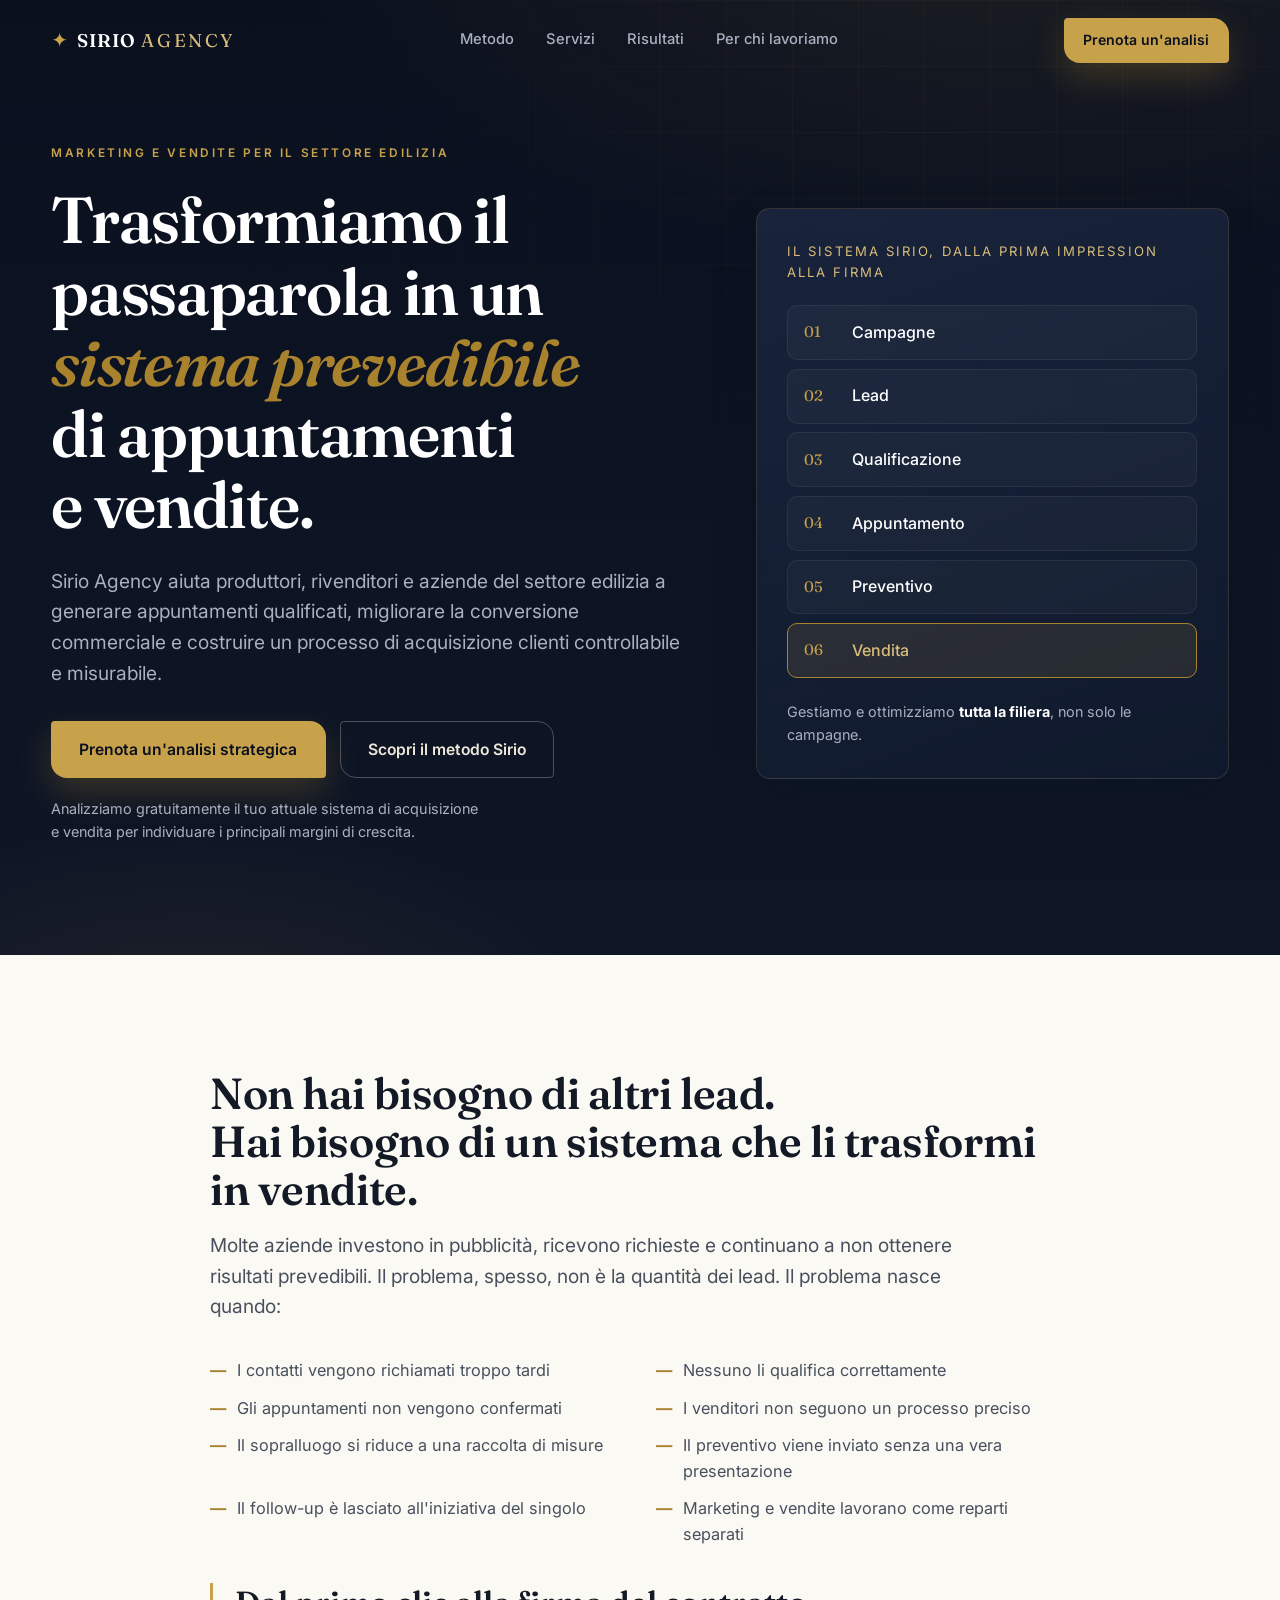
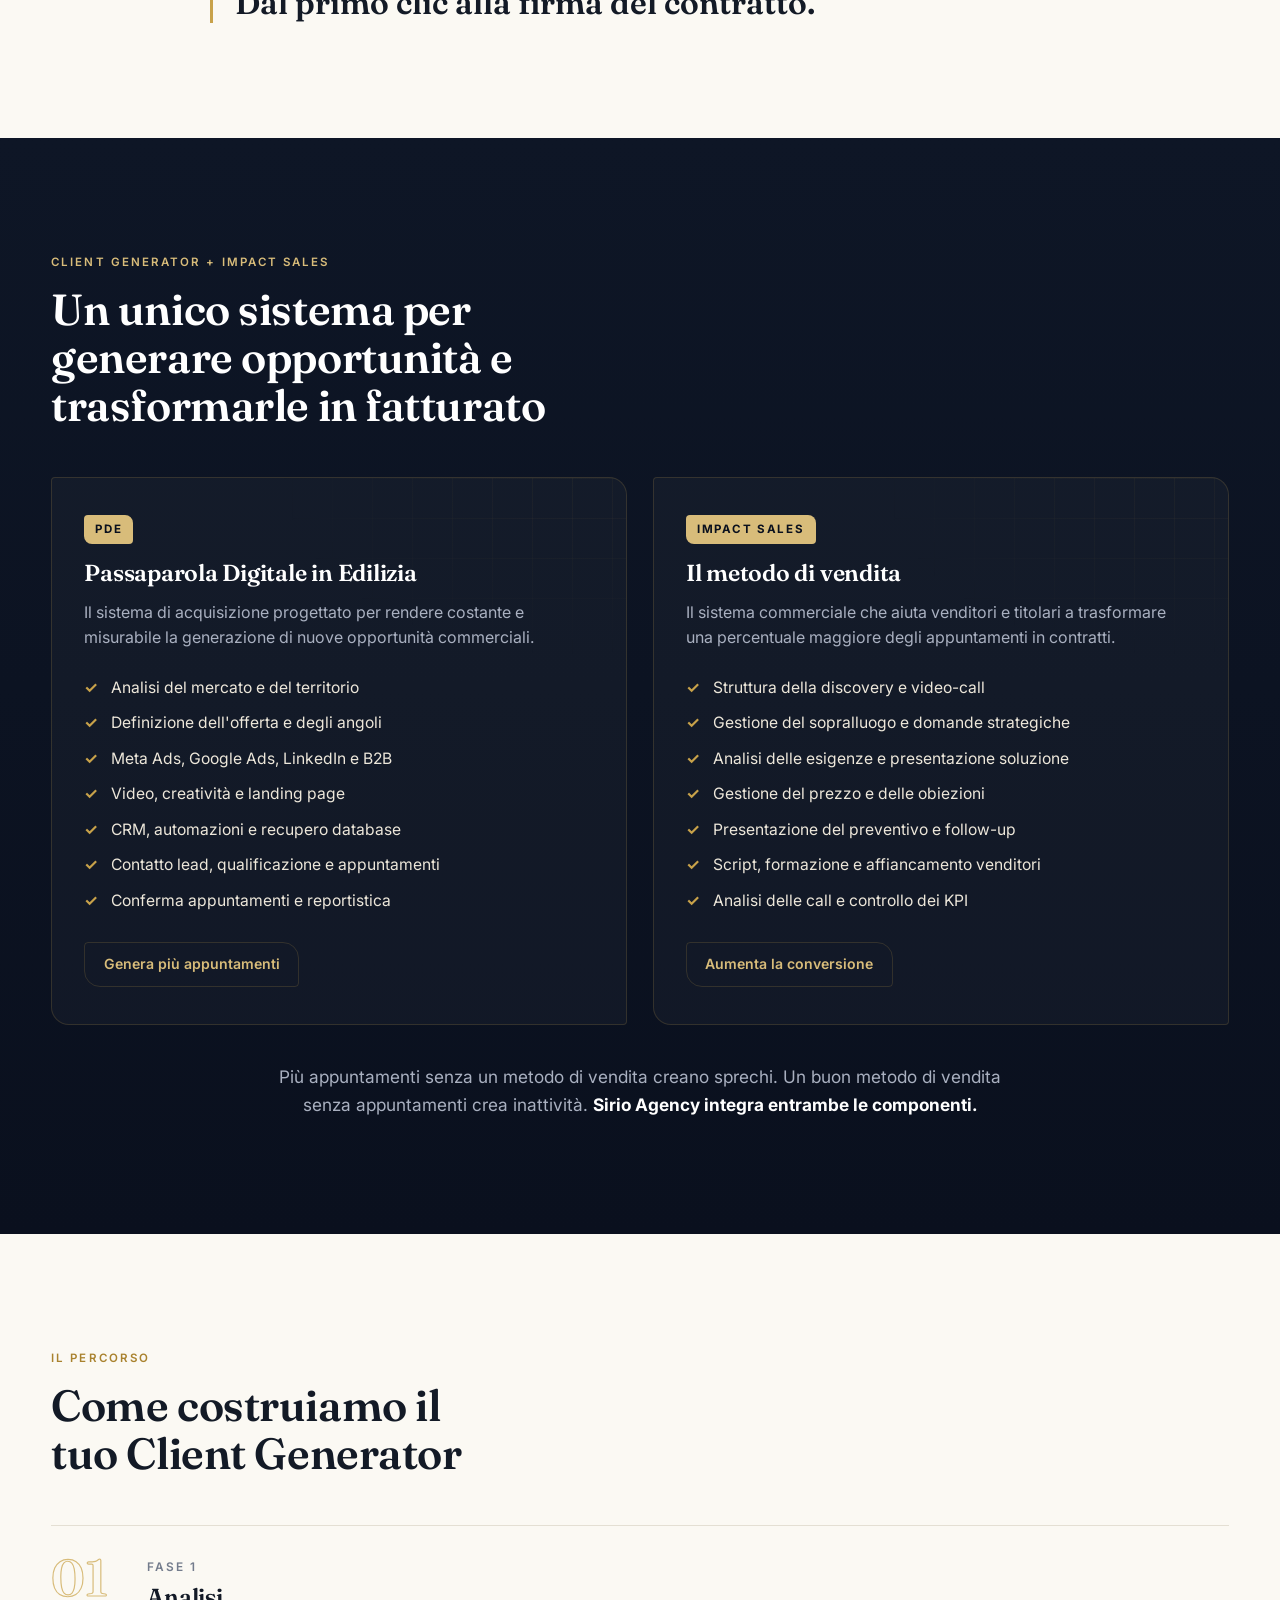
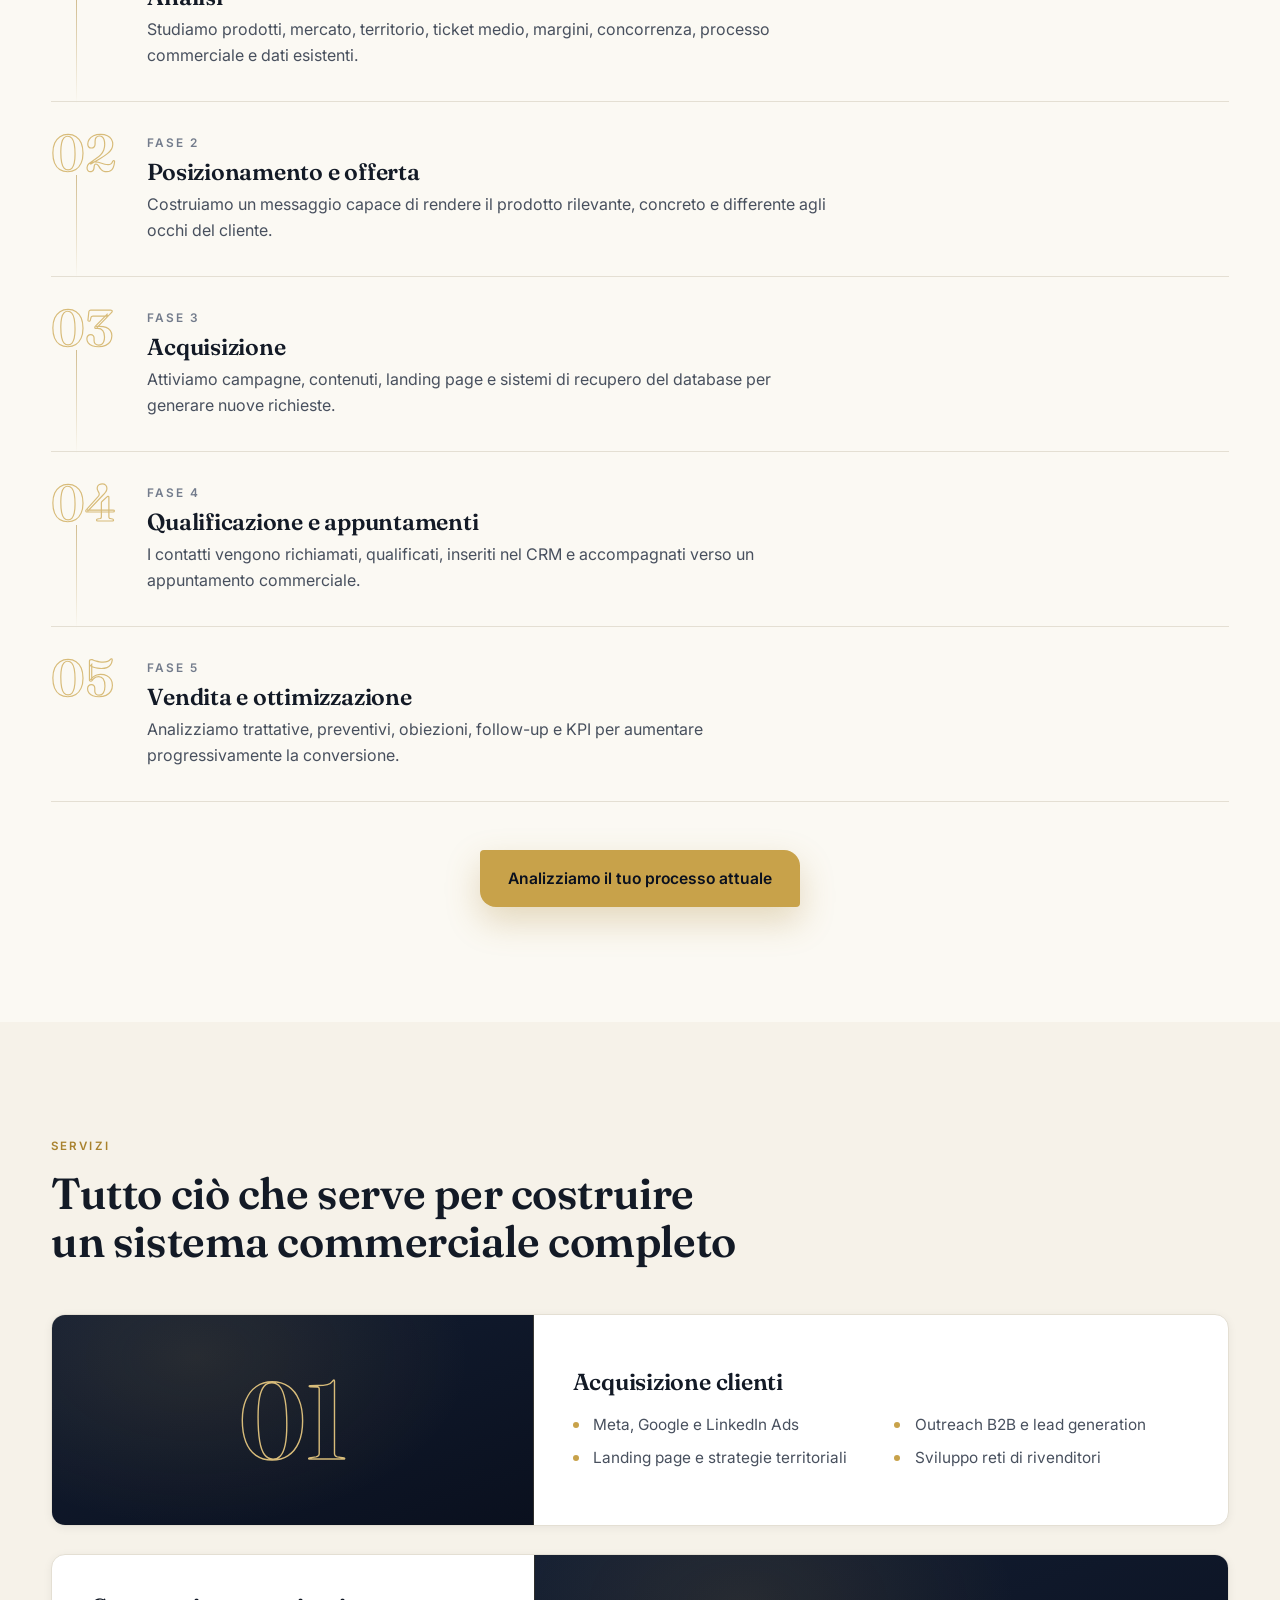
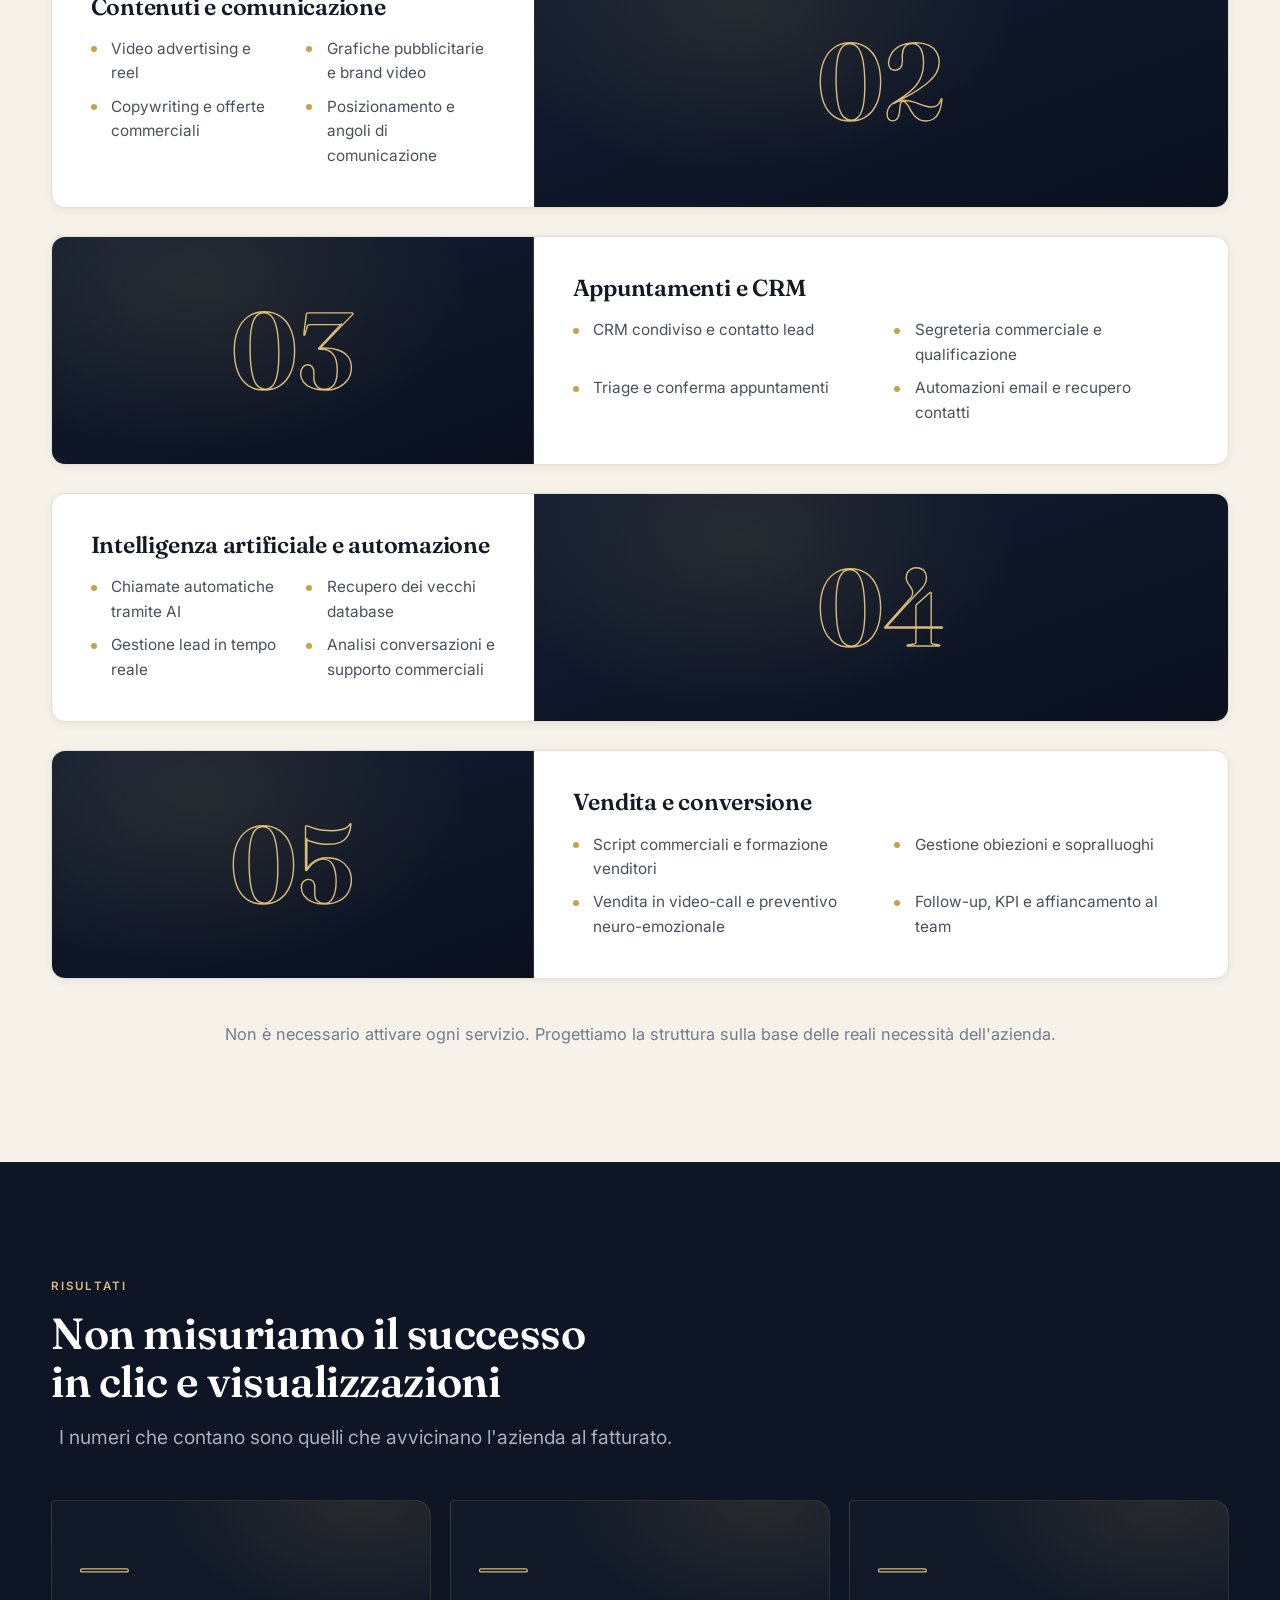
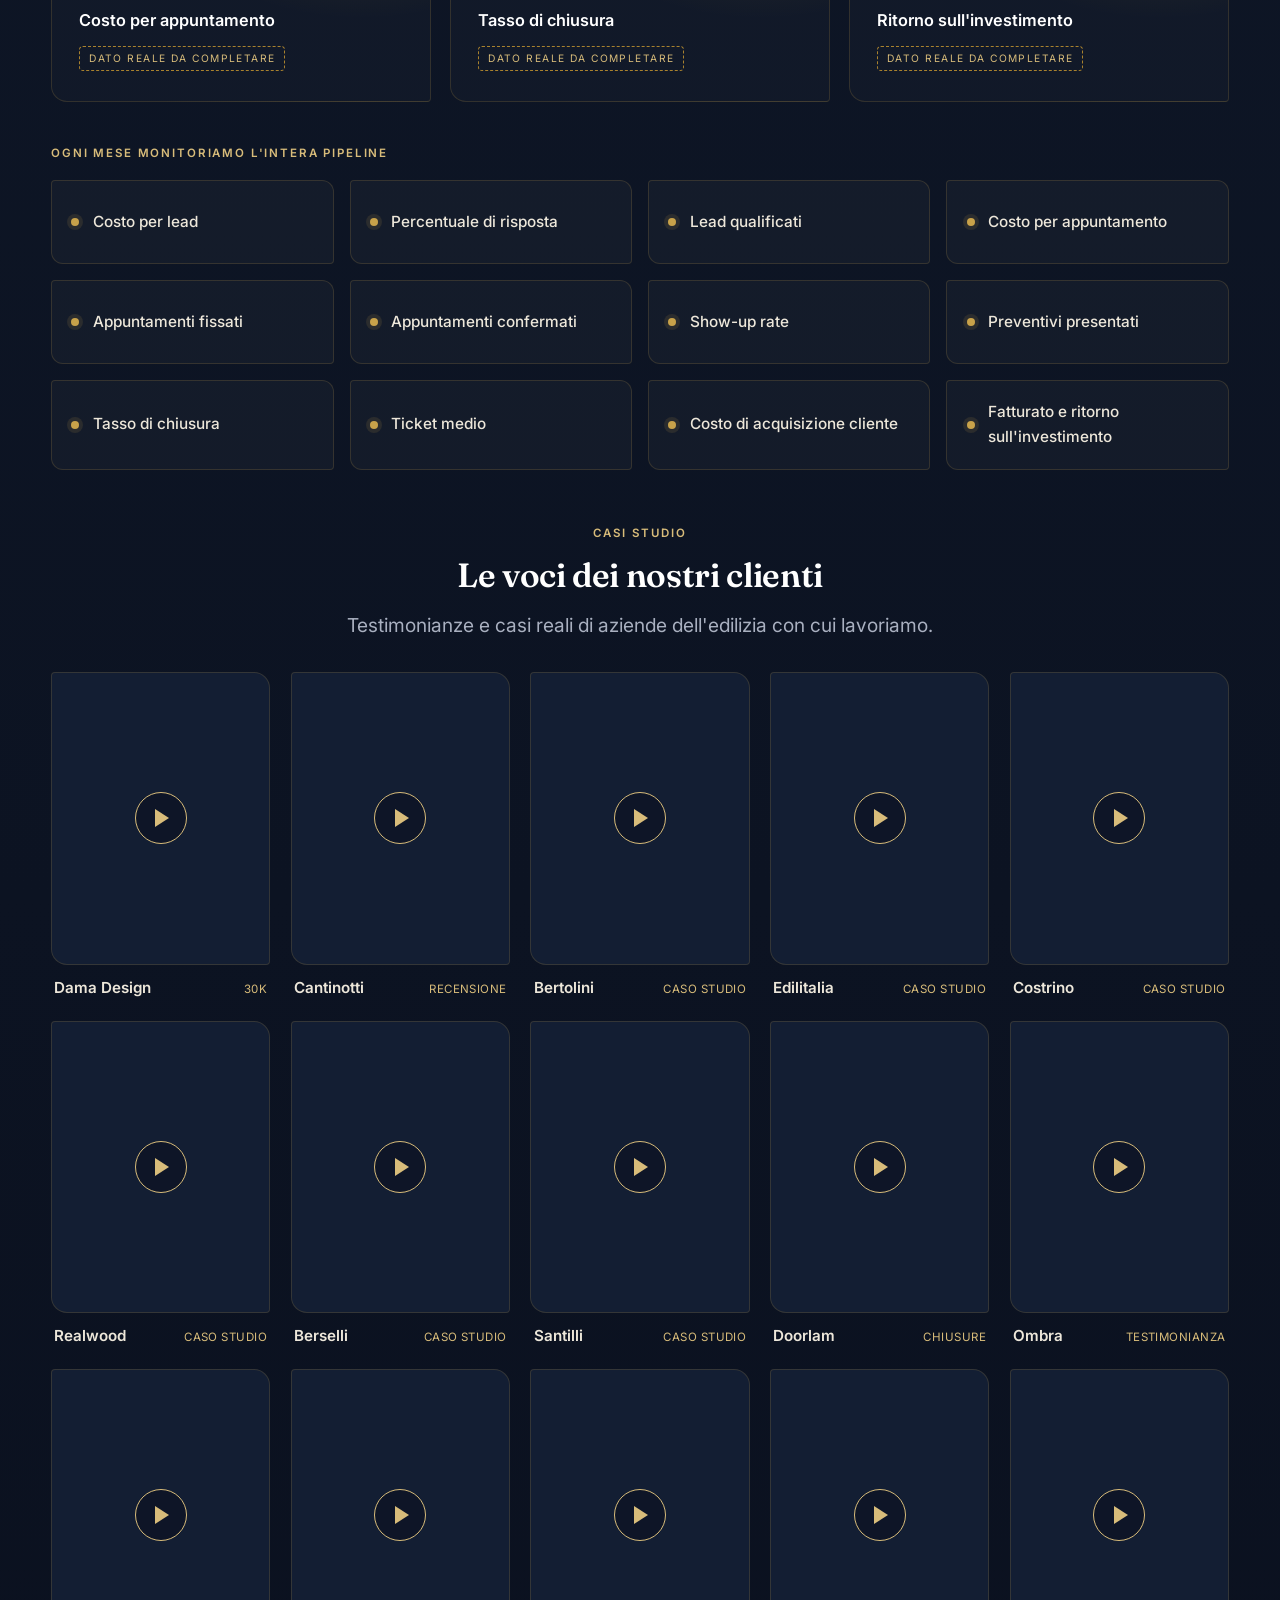
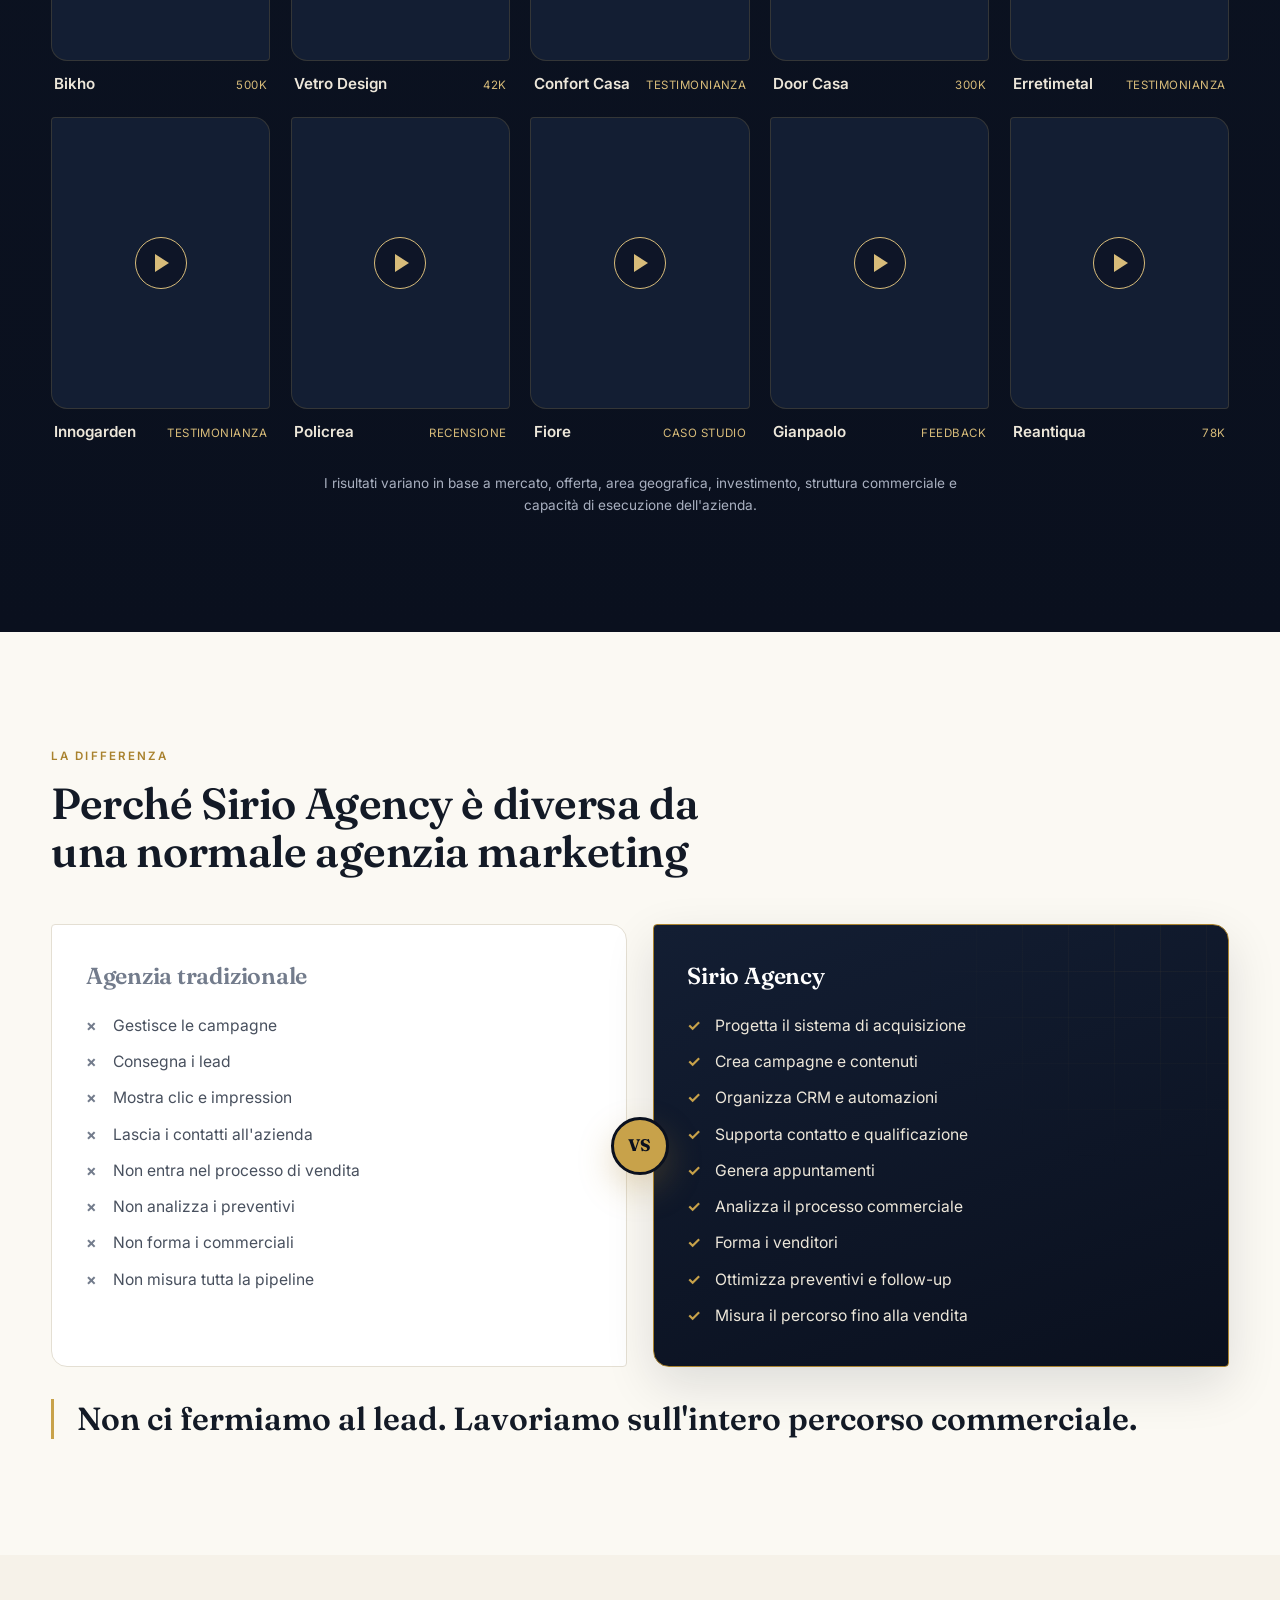
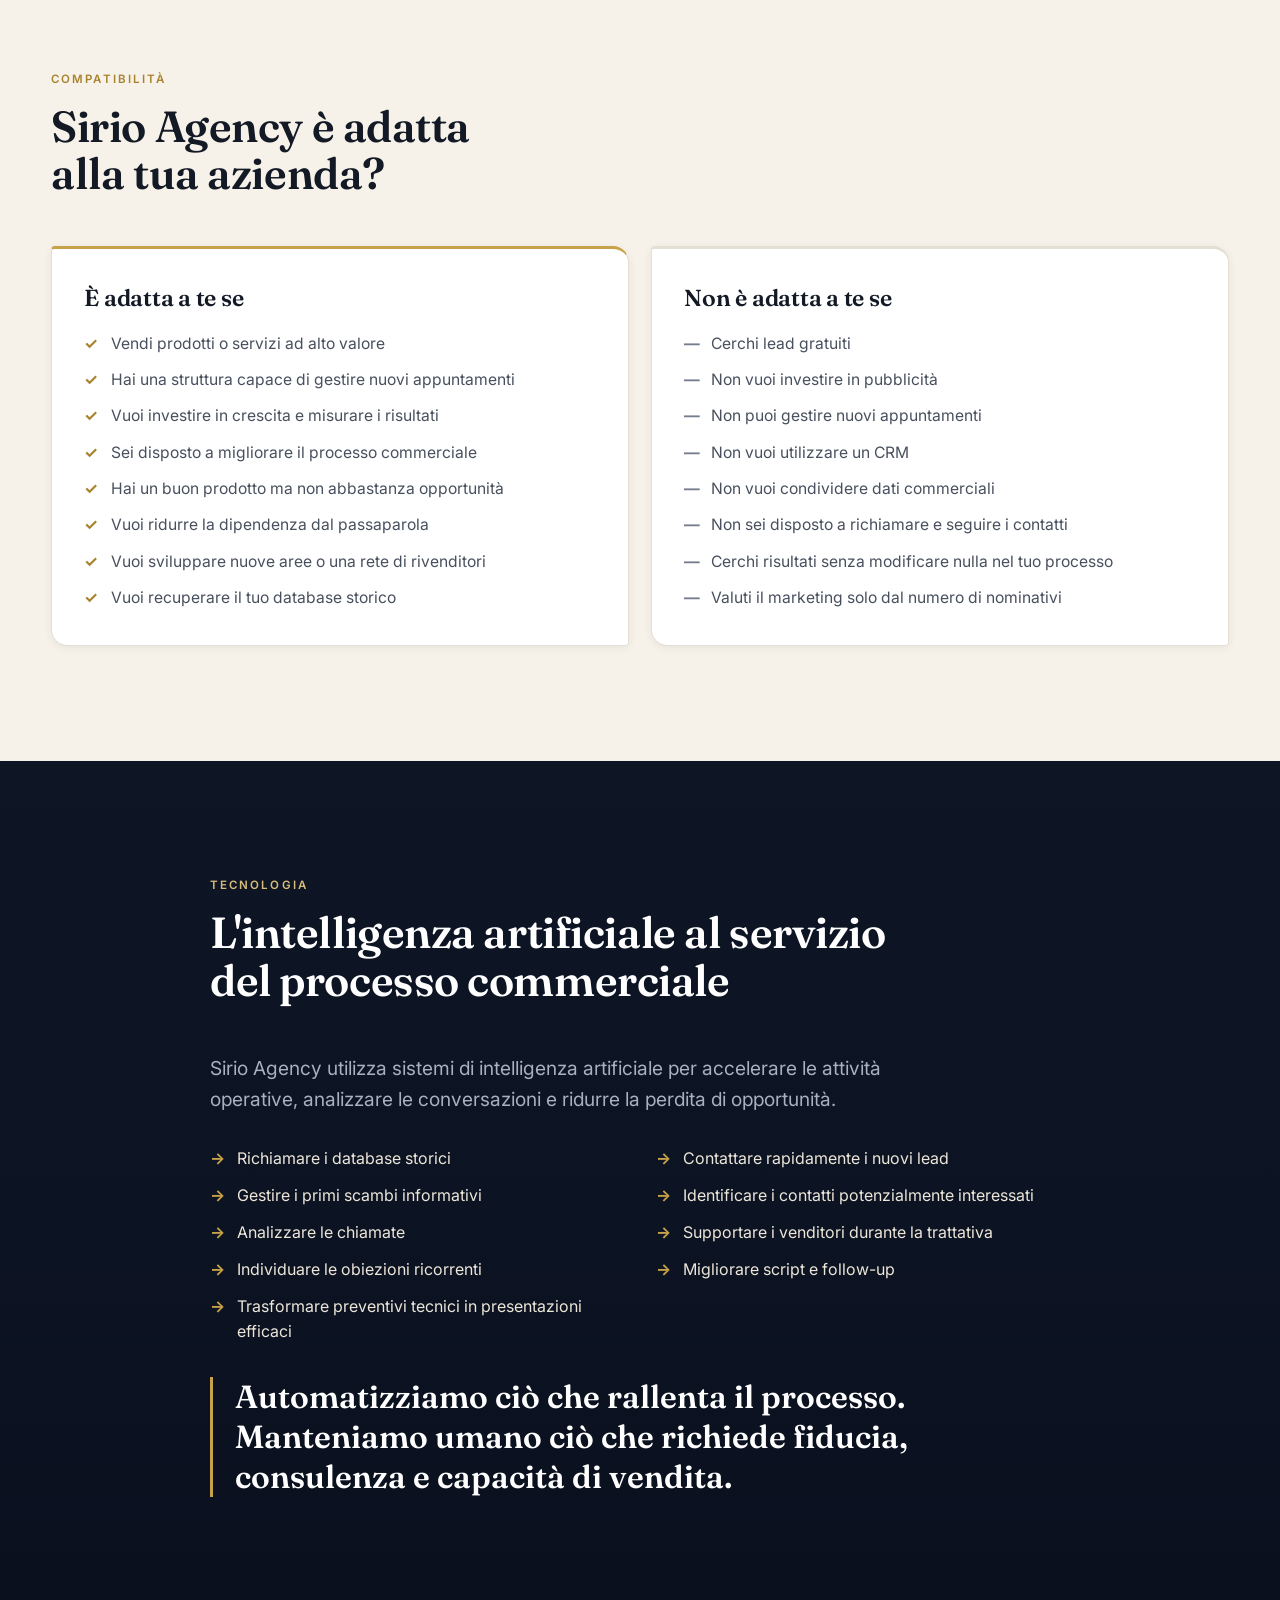
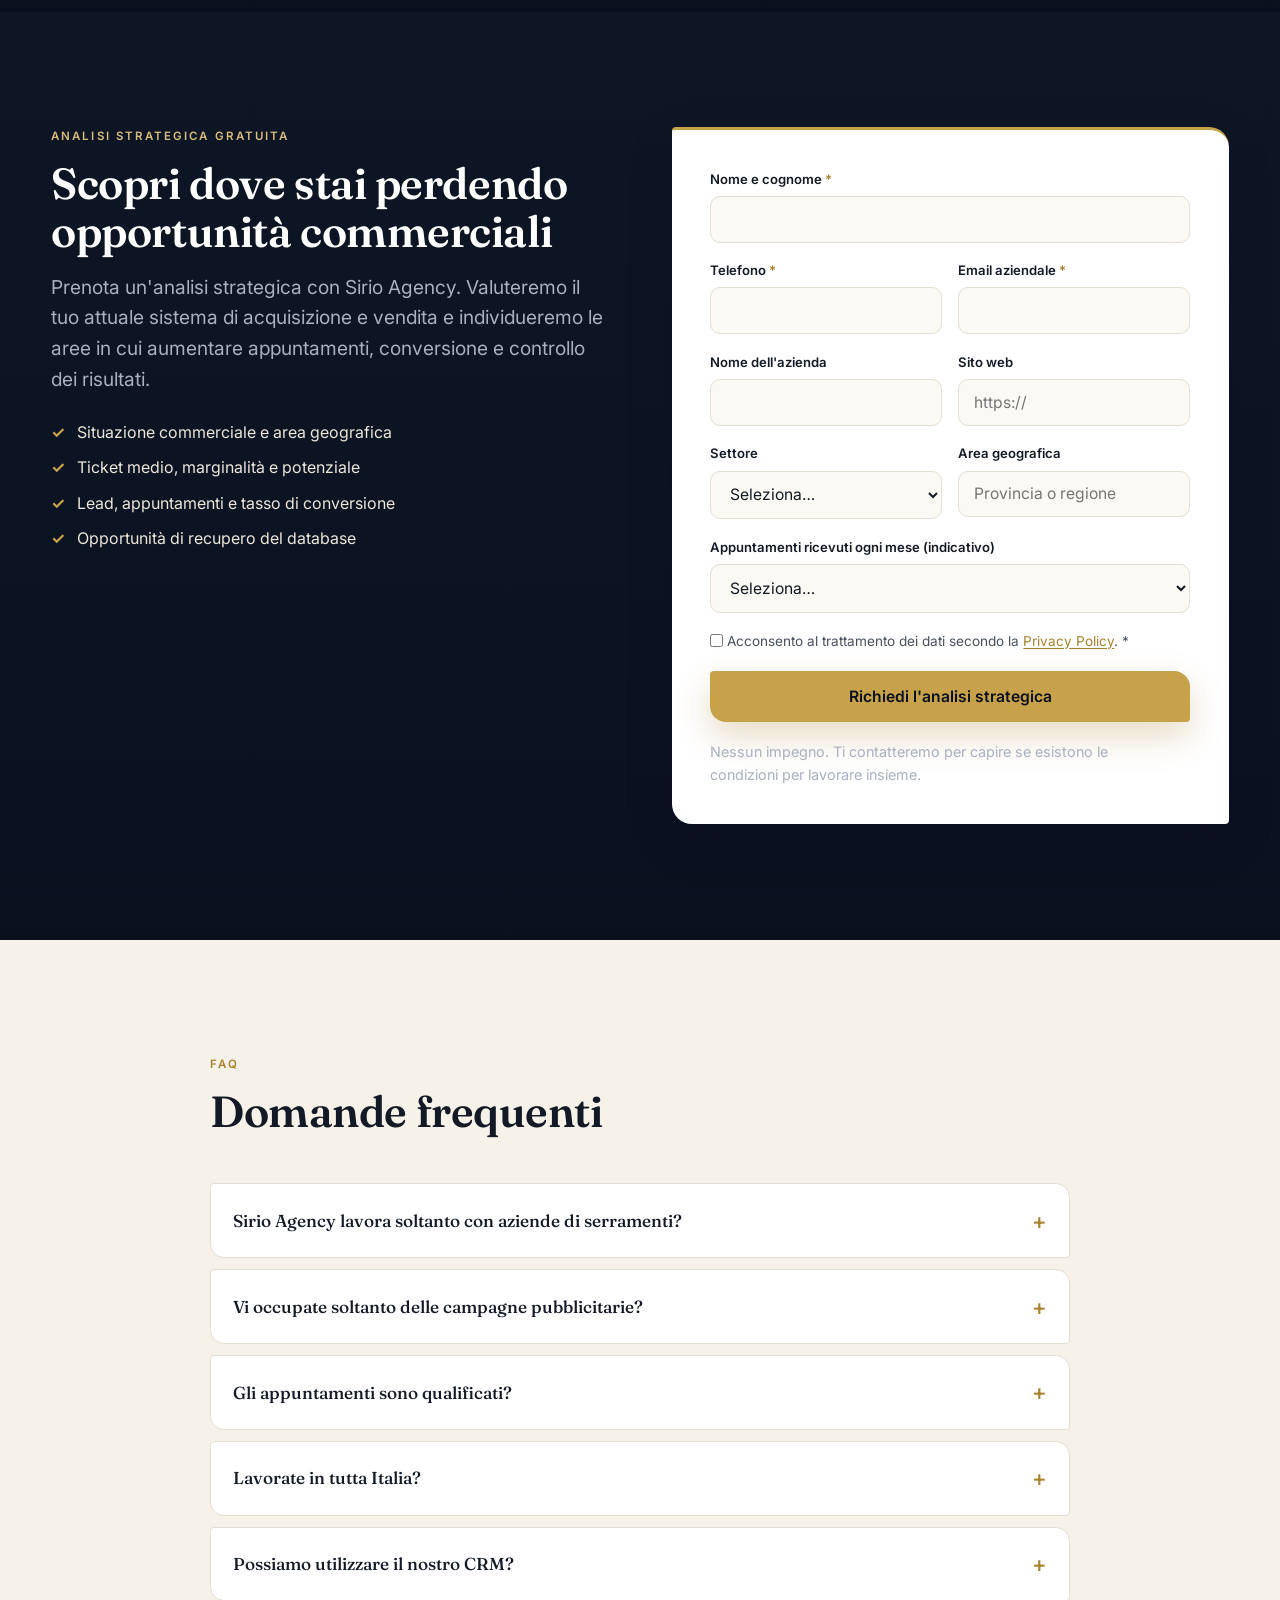
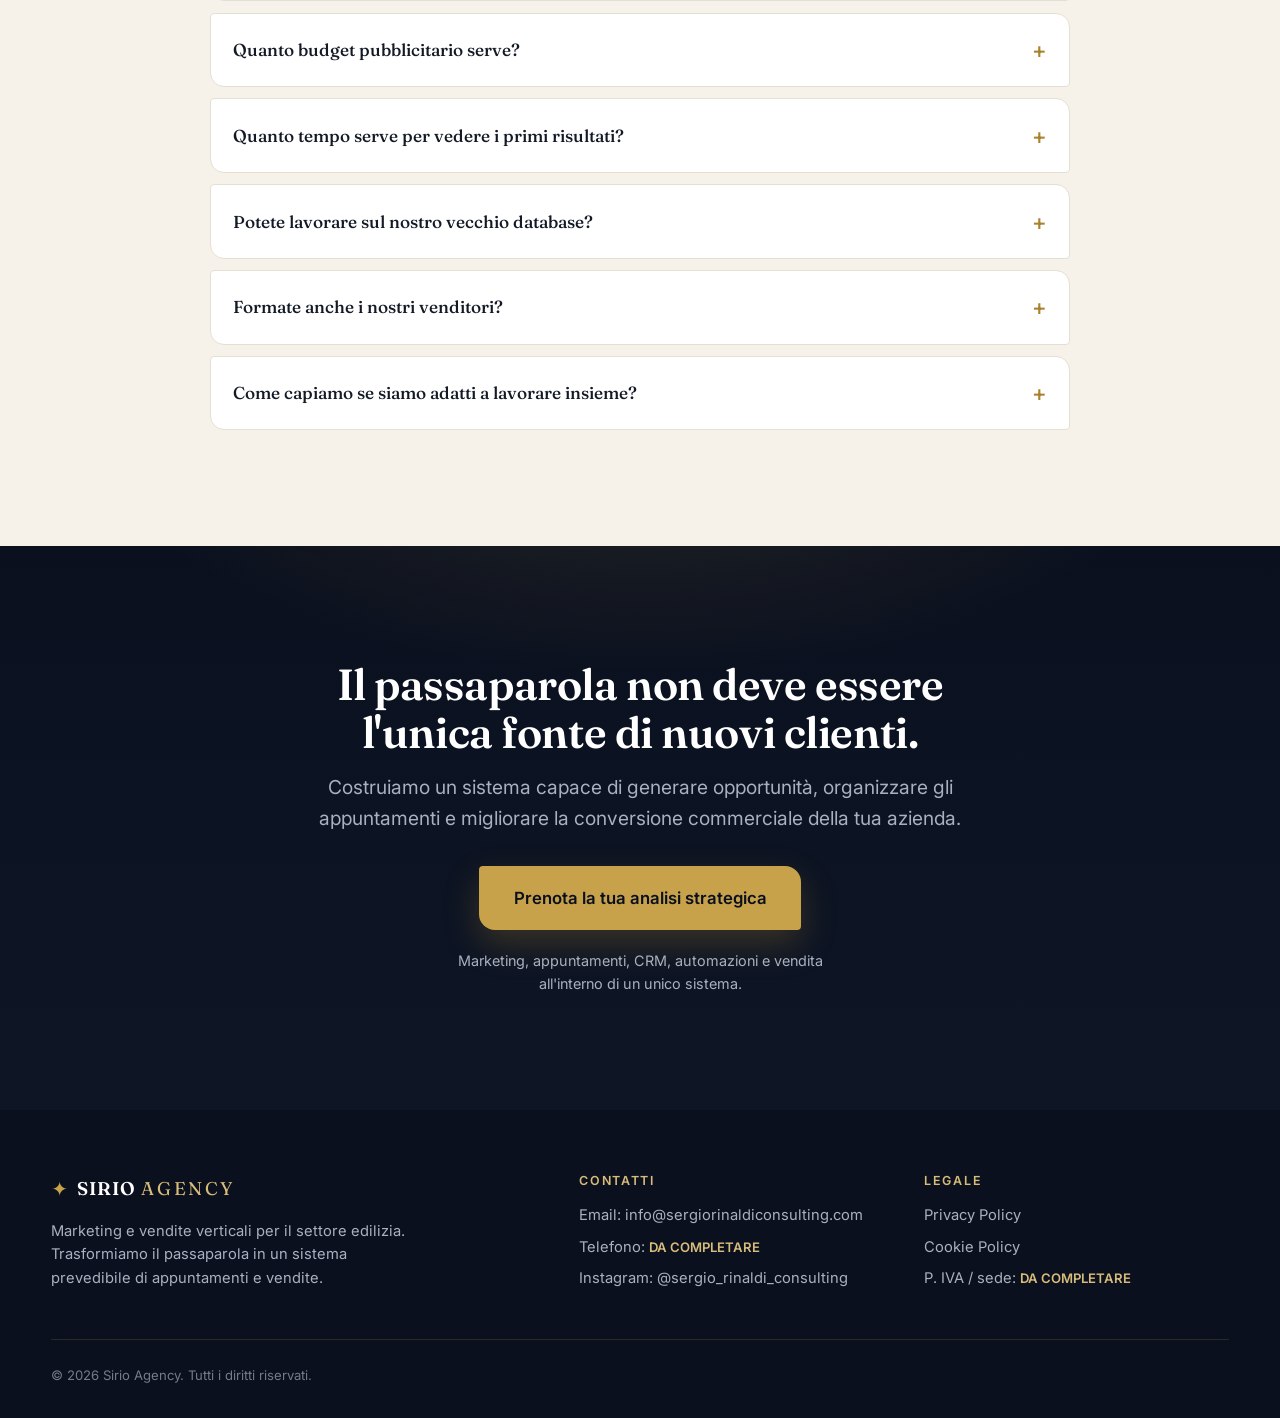
==== index.html @ cb939def "Sirio Agency landing - initial deploy" ====
<!DOCTYPE html>
<html lang="it">
<head>
<meta charset="UTF-8" />
<meta name="viewport" content="width=device-width, initial-scale=1.0" />
<title>Marketing e Vendite per Serramenti ed Edilizia | Sirio Agency</title>
<meta name="description" content="Sirio Agency aiuta aziende di serramenti, pergole, fotovoltaico ed edilizia a generare appuntamenti qualificati e aumentare le vendite con marketing, CRM, automazioni e formazione commerciale." />
<link rel="preconnect" href="https://fonts.googleapis.com" />
<link rel="preconnect" href="https://fonts.gstatic.com" crossorigin />
<link href="https://fonts.googleapis.com/css2?family=Fraunces:opsz,wght@9..144,400;9..144,500;9..144,600;9..144,700&family=Inter:wght@400;500;600;700&display=swap" rel="stylesheet" />
<link rel="stylesheet" href="styles.css" />
</head>
<body>

<!-- HEADER -->
<header class="site-header" id="siteHeader">
  <div class="container header-inner">
    <a href="#top" class="brand" aria-label="Sirio Agency – home">
      <span class="brand-mark" aria-hidden="true">✦</span>
      <span class="brand-name">SIRIO<span class="brand-thin">AGENCY</span></span>
    </a>
    <nav class="nav" id="nav" aria-label="Navigazione principale">
      <a href="#metodo">Metodo</a>
      <a href="#servizi">Servizi</a>
      <a href="#risultati">Risultati</a>
      <a href="#per-chi">Per chi lavoriamo</a>
    </nav>
    <a href="#analisi" class="btn btn-primary btn-sm header-cta">Prenota un'analisi</a>
    <button class="hamburger" id="hamburger" aria-label="Apri menu" aria-expanded="false">
      <span></span><span></span><span></span>
    </button>
  </div>
</header>

<main id="top">

<!-- 1. HERO -->
<section class="hero" id="hero">
  <div class="hero-glow" aria-hidden="true"></div>
  <div class="container hero-inner">
    <div class="hero-copy reveal">
      <p class="eyebrow">Marketing e vendite per il settore edilizia</p>
      <h1>Trasformiamo il passaparola in un <span class="accent-text">sistema prevedibile</span> di appuntamenti e vendite.</h1>
      <p class="lead">Sirio Agency aiuta produttori, rivenditori e aziende del settore edilizia a generare appuntamenti qualificati, migliorare la conversione commerciale e costruire un processo di acquisizione clienti controllabile e misurabile.</p>
      <div class="hero-actions">
        <a href="#analisi" class="btn btn-primary">Prenota un'analisi strategica</a>
        <a href="#metodo" class="btn btn-ghost">Scopri il metodo Sirio</a>
      </div>
      <p class="microcopy">Analizziamo gratuitamente il tuo attuale sistema di acquisizione e vendita per individuare i principali margini di crescita.</p>
    </div>
    <div class="hero-visual reveal">
      <div class="pipeline">
        <p class="pipeline-title">Il sistema Sirio, dalla prima impression alla firma</p>
        <ol class="pipeline-steps">
          <li><span class="pl-num">01</span><span class="pl-label">Campagne</span></li>
          <li><span class="pl-num">02</span><span class="pl-label">Lead</span></li>
          <li><span class="pl-num">03</span><span class="pl-label">Qualificazione</span></li>
          <li><span class="pl-num">04</span><span class="pl-label">Appuntamento</span></li>
          <li><span class="pl-num">05</span><span class="pl-label">Preventivo</span></li>
          <li class="pl-final"><span class="pl-num">06</span><span class="pl-label">Vendita</span></li>
        </ol>
        <p class="pipeline-foot">Gestiamo e ottimizziamo <strong>tutta la filiera</strong>, non solo le campagne.</p>
      </div>
    </div>
  </div>
</section>

<!-- 2. POSIZIONAMENTO -->
<section class="section section-light" id="posizionamento">
  <div class="container narrow">
    <h2 class="reveal">Non hai bisogno di altri lead.<br />Hai bisogno di un sistema che li trasformi in vendite.</h2>
    <p class="section-lead reveal">Molte aziende investono in pubblicità, ricevono richieste e continuano a non ottenere risultati prevedibili. Il problema, spesso, non è la quantità dei lead. Il problema nasce quando:</p>
    <ul class="problem-list reveal">
      <li>I contatti vengono richiamati troppo tardi</li>
      <li>Nessuno li qualifica correttamente</li>
      <li>Gli appuntamenti non vengono confermati</li>
      <li>I venditori non seguono un processo preciso</li>
      <li>Il sopralluogo si riduce a una raccolta di misure</li>
      <li>Il preventivo viene inviato senza una vera presentazione</li>
      <li>Il follow-up è lasciato all'iniziativa del singolo</li>
      <li>Marketing e vendite lavorano come reparti separati</li>
    </ul>
    <p class="highlight-line reveal">Dal primo clic alla firma del contratto.</p>
  </div>
</section>

<!-- 3. I DUE SISTEMI -->
<section class="section section-dark" id="metodo">
  <div class="container">
    <div class="section-head reveal">
      <p class="kicker">Client Generator + Impact Sales</p>
      <h2>Un unico sistema per generare opportunità e trasformarle in fatturato</h2>
    </div>
    <div class="systems">
      <article class="system-card reveal">
        <p class="system-tag">PDE</p>
        <h3>Passaparola Digitale in Edilizia</h3>
        <p class="system-desc">Il sistema di acquisizione progettato per rendere costante e misurabile la generazione di nuove opportunità commerciali.</p>
        <ul class="check-list">
          <li>Analisi del mercato e del territorio</li>
          <li>Definizione dell'offerta e degli angoli</li>
          <li>Meta Ads, Google Ads, LinkedIn e B2B</li>
          <li>Video, creatività e landing page</li>
          <li>CRM, automazioni e recupero database</li>
          <li>Contatto lead, qualificazione e appuntamenti</li>
          <li>Conferma appuntamenti e reportistica</li>
        </ul>
        <a href="#analisi" class="btn btn-outline-gold btn-sm">Genera più appuntamenti</a>
      </article>
      <article class="system-card reveal">
        <p class="system-tag">Impact Sales</p>
        <h3>Il metodo di vendita</h3>
        <p class="system-desc">Il sistema commerciale che aiuta venditori e titolari a trasformare una percentuale maggiore degli appuntamenti in contratti.</p>
        <ul class="check-list">
          <li>Struttura della discovery e video-call</li>
          <li>Gestione del sopralluogo e domande strategiche</li>
          <li>Analisi delle esigenze e presentazione soluzione</li>
          <li>Gestione del prezzo e delle obiezioni</li>
          <li>Presentazione del preventivo e follow-up</li>
          <li>Script, formazione e affiancamento venditori</li>
          <li>Analisi delle call e controllo dei KPI</li>
        </ul>
        <a href="#analisi" class="btn btn-outline-gold btn-sm">Aumenta la conversione</a>
      </article>
    </div>
    <p class="systems-note reveal">Più appuntamenti senza un metodo di vendita creano sprechi. Un buon metodo di vendita senza appuntamenti crea inattività. <strong>Sirio Agency integra entrambe le componenti.</strong></p>
  </div>
</section>

<!-- 4. COME FUNZIONA -->
<section class="section section-light" id="come-funziona">
  <div class="container">
    <div class="section-head reveal">
      <p class="kicker">Il percorso</p>
      <h2>Come costruiamo il tuo Client Generator</h2>
    </div>
    <ol class="timeline">
      <li class="reveal">
        <span class="tl-step">Fase 1</span>
        <h3>Analisi</h3>
        <p>Studiamo prodotti, mercato, territorio, ticket medio, margini, concorrenza, processo commerciale e dati esistenti.</p>
      </li>
      <li class="reveal">
        <span class="tl-step">Fase 2</span>
        <h3>Posizionamento e offerta</h3>
        <p>Costruiamo un messaggio capace di rendere il prodotto rilevante, concreto e differente agli occhi del cliente.</p>
      </li>
      <li class="reveal">
        <span class="tl-step">Fase 3</span>
        <h3>Acquisizione</h3>
        <p>Attiviamo campagne, contenuti, landing page e sistemi di recupero del database per generare nuove richieste.</p>
      </li>
      <li class="reveal">
        <span class="tl-step">Fase 4</span>
        <h3>Qualificazione e appuntamenti</h3>
        <p>I contatti vengono richiamati, qualificati, inseriti nel CRM e accompagnati verso un appuntamento commerciale.</p>
      </li>
      <li class="reveal">
        <span class="tl-step">Fase 5</span>
        <h3>Vendita e ottimizzazione</h3>
        <p>Analizziamo trattative, preventivi, obiezioni, follow-up e KPI per aumentare progressivamente la conversione.</p>
      </li>
    </ol>
    <div class="center reveal"><a href="#analisi" class="btn btn-primary">Analizziamo il tuo processo attuale</a></div>
  </div>
</section>

<!-- 5. SERVIZI -->
<section class="section section-ivory" id="servizi">
  <div class="container">
    <div class="section-head reveal">
      <p class="kicker">Servizi</p>
      <h2>Tutto ciò che serve per costruire un sistema commerciale completo</h2>
    </div>
    <div class="service-rows">
      <article class="service-row reveal">
        <div class="service-visual"><span class="sr-num" aria-hidden="true">01</span></div>
        <div class="service-body">
          <h3>Acquisizione clienti</h3>
          <ul><li>Meta, Google e LinkedIn Ads</li><li>Outreach B2B e lead generation</li><li>Landing page e strategie territoriali</li><li>Sviluppo reti di rivenditori</li></ul>
        </div>
      </article>
      <article class="service-row reveal">
        <div class="service-visual"><span class="sr-num" aria-hidden="true">02</span></div>
        <div class="service-body">
          <h3>Contenuti e comunicazione</h3>
          <ul><li>Video advertising e reel</li><li>Grafiche pubblicitarie e brand video</li><li>Copywriting e offerte commerciali</li><li>Posizionamento e angoli di comunicazione</li></ul>
        </div>
      </article>
      <article class="service-row reveal">
        <div class="service-visual"><span class="sr-num" aria-hidden="true">03</span></div>
        <div class="service-body">
          <h3>Appuntamenti e CRM</h3>
          <ul><li>CRM condiviso e contatto lead</li><li>Segreteria commerciale e qualificazione</li><li>Triage e conferma appuntamenti</li><li>Automazioni email e recupero contatti</li></ul>
        </div>
      </article>
      <article class="service-row reveal">
        <div class="service-visual"><span class="sr-num" aria-hidden="true">04</span></div>
        <div class="service-body">
          <h3>Intelligenza artificiale e automazione</h3>
          <ul><li>Chiamate automatiche tramite AI</li><li>Recupero dei vecchi database</li><li>Gestione lead in tempo reale</li><li>Analisi conversazioni e supporto commerciali</li></ul>
        </div>
      </article>
      <article class="service-row reveal">
        <div class="service-visual"><span class="sr-num" aria-hidden="true">05</span></div>
        <div class="service-body">
          <h3>Vendita e conversione</h3>
          <ul><li>Script commerciali e formazione venditori</li><li>Gestione obiezioni e sopralluoghi</li><li>Vendita in video-call e preventivo neuro-emozionale</li><li>Follow-up, KPI e affiancamento al team</li></ul>
        </div>
      </article>
    </div>
    <p class="services-note reveal">Non è necessario attivare ogni servizio. Progettiamo la struttura sulla base delle reali necessità dell'azienda.</p>
  </div>
</section>

<!-- 6. RISULTATI E KPI -->
<section class="section section-dark" id="risultati">
  <div class="container">
    <div class="section-head reveal">
      <p class="kicker">Risultati</p>
      <h2>Non misuriamo il successo in clic e visualizzazioni</h2>
      <p class="section-lead center-lead">I numeri che contano sono quelli che avvicinano l'azienda al fatturato.</p>
    </div>
    <div class="metrics-band reveal">
      <div class="metric">
        <span class="metric-num" aria-hidden="true">&mdash;</span>
        <span class="metric-label">Costo per appuntamento</span>
        <span class="metric-todo">Dato reale da completare</span>
      </div>
      <div class="metric">
        <span class="metric-num" aria-hidden="true">&mdash;</span>
        <span class="metric-label">Tasso di chiusura</span>
        <span class="metric-todo">Dato reale da completare</span>
      </div>
      <div class="metric">
        <span class="metric-num" aria-hidden="true">&mdash;</span>
        <span class="metric-label">Ritorno sull'investimento</span>
        <span class="metric-todo">Dato reale da completare</span>
      </div>
    </div>
    <p class="kpi-label reveal">Ogni mese monitoriamo l'intera pipeline</p>
    <div class="kpi-grid reveal">
      <div class="kpi"><span>Costo per lead</span></div>
      <div class="kpi"><span>Percentuale di risposta</span></div>
      <div class="kpi"><span>Lead qualificati</span></div>
      <div class="kpi"><span>Costo per appuntamento</span></div>
      <div class="kpi"><span>Appuntamenti fissati</span></div>
      <div class="kpi"><span>Appuntamenti confermati</span></div>
      <div class="kpi"><span>Show-up rate</span></div>
      <div class="kpi"><span>Preventivi presentati</span></div>
      <div class="kpi"><span>Tasso di chiusura</span></div>
      <div class="kpi"><span>Ticket medio</span></div>
      <div class="kpi"><span>Costo di acquisizione cliente</span></div>
      <div class="kpi"><span>Fatturato e ritorno sull'investimento</span></div>
    </div>
    <div class="cs-head reveal">
      <p class="kicker">Casi studio</p>
      <h3 class="cs-h">Le voci dei nostri clienti</h3>
      <p class="section-lead center-lead">Testimonianze e casi reali di aziende dell'edilizia con cui lavoriamo.</p>
    </div>
    <div class="cs-gallery reveal">
      <figure class="cs-card reveal">
        <div class="cs-media">
          <video preload="none" playsinline poster="https://assets.cdn.filesafe.space/tgGq5P5VRijUO78xMHfg/media/6a102cb13c3aed7c637f31bf.png">
            <source src="https://storage.googleapis.com/msgsndr/tgGq5P5VRijUO78xMHfg/media/691c874216bfee8a4dc71503.mp4" type="video/mp4">
          </video>
          <span class="cs-play" aria-hidden="true"></span>
        </div>
        <figcaption><span class="cs-client">Dama Design</span><span class="cs-tag">30k</span></figcaption>
      </figure>
      <figure class="cs-card reveal">
        <div class="cs-media">
          <video preload="none" playsinline poster="https://assets.cdn.filesafe.space/tgGq5P5VRijUO78xMHfg/media/6a102e6d6cc0eead5c9ac82d.png">
            <source src="https://storage.googleapis.com/msgsndr/tgGq5P5VRijUO78xMHfg/media/66151d71937a16cac0c9500e.mp4" type="video/mp4">
          </video>
          <span class="cs-play" aria-hidden="true"></span>
        </div>
        <figcaption><span class="cs-client">Cantinotti</span><span class="cs-tag">Recensione</span></figcaption>
      </figure>
      <figure class="cs-card reveal">
        <div class="cs-media">
          <video preload="none" playsinline poster="https://assets.cdn.filesafe.space/tgGq5P5VRijUO78xMHfg/media/6a102d746cc0eead5c9ab2ab.png">
            <source src="https://storage.googleapis.com/msgsndr/tgGq5P5VRijUO78xMHfg/media/691c8742be6cf004953139b1.mp4" type="video/mp4">
          </video>
          <span class="cs-play" aria-hidden="true"></span>
        </div>
        <figcaption><span class="cs-client">Bertolini</span><span class="cs-tag">Caso studio</span></figcaption>
      </figure>
      <figure class="cs-card reveal">
        <div class="cs-media">
          <video preload="none" playsinline poster="https://assets.cdn.filesafe.space/tgGq5P5VRijUO78xMHfg/media/6a102b0ea33d272edabb85c4.png">
            <source src="https://storage.googleapis.com/msgsndr/tgGq5P5VRijUO78xMHfg/media/691c87424b7535bc951d9c68.mp4" type="video/mp4">
          </video>
          <span class="cs-play" aria-hidden="true"></span>
        </div>
        <figcaption><span class="cs-client">Edilitalia</span><span class="cs-tag">Caso studio</span></figcaption>
      </figure>
      <figure class="cs-card reveal">
        <div class="cs-media">
          <video preload="none" playsinline poster="https://assets.cdn.filesafe.space/tgGq5P5VRijUO78xMHfg/media/6a102a10fe2210f89e3a74b6.png">
            <source src="https://storage.googleapis.com/msgsndr/tgGq5P5VRijUO78xMHfg/media/691c95476d309ecb43090a77.mp4" type="video/mp4">
          </video>
          <span class="cs-play" aria-hidden="true"></span>
        </div>
        <figcaption><span class="cs-client">Costrino</span><span class="cs-tag">Caso studio</span></figcaption>
      </figure>
      <figure class="cs-card reveal">
        <div class="cs-media">
          <video preload="none" playsinline poster="https://assets.cdn.filesafe.space/tgGq5P5VRijUO78xMHfg/media/6a1029af6cc0eead5c9a6dba.png">
            <source src="https://storage.googleapis.com/msgsndr/tgGq5P5VRijUO78xMHfg/media/691cd5ca6a5d3b6588a0e00a.mp4" type="video/mp4">
          </video>
          <span class="cs-play" aria-hidden="true"></span>
        </div>
        <figcaption><span class="cs-client">Realwood</span><span class="cs-tag">Caso studio</span></figcaption>
      </figure>
      <figure class="cs-card reveal">
        <div class="cs-media">
          <video preload="none" playsinline poster="https://assets.cdn.filesafe.space/tgGq5P5VRijUO78xMHfg/media/6a1028e3a33d272edabb5e5e.png">
            <source src="https://storage.googleapis.com/msgsndr/tgGq5P5VRijUO78xMHfg/media/691c8741d9197fab0ae38c71.mp4" type="video/mp4">
          </video>
          <span class="cs-play" aria-hidden="true"></span>
        </div>
        <figcaption><span class="cs-client">Berselli</span><span class="cs-tag">Caso studio</span></figcaption>
      </figure>
      <figure class="cs-card reveal">
        <div class="cs-media">
          <video preload="none" playsinline poster="https://assets.cdn.filesafe.space/tgGq5P5VRijUO78xMHfg/media/6a102800e05851175c3dd275.png">
            <source src="https://storage.googleapis.com/msgsndr/tgGq5P5VRijUO78xMHfg/media/691cd5d3b55a59e97c3fee3e.mp4" type="video/mp4">
          </video>
          <span class="cs-play" aria-hidden="true"></span>
        </div>
        <figcaption><span class="cs-client">Santilli</span><span class="cs-tag">Caso studio</span></figcaption>
      </figure>
      <figure class="cs-card reveal">
        <div class="cs-media">
          <video preload="none" playsinline poster="https://assets.cdn.filesafe.space/tgGq5P5VRijUO78xMHfg/media/6a1027893c3aed7c637ecc0d.png">
            <source src="https://storage.googleapis.com/msgsndr/tgGq5P5VRijUO78xMHfg/media/691c87410eb06d80fd42a17e.mp4" type="video/mp4">
          </video>
          <span class="cs-play" aria-hidden="true"></span>
        </div>
        <figcaption><span class="cs-client">Doorlam</span><span class="cs-tag">Chiusure</span></figcaption>
      </figure>
      <figure class="cs-card reveal">
        <div class="cs-media">
          <video preload="none" playsinline poster="https://assets.cdn.filesafe.space/tgGq5P5VRijUO78xMHfg/media/6a102655a33d272edabb25fe.png">
            <source src="https://storage.googleapis.com/msgsndr/tgGq5P5VRijUO78xMHfg/media/6617b46d8d4578e68a48fca7.mp4" type="video/mp4">
          </video>
          <span class="cs-play" aria-hidden="true"></span>
        </div>
        <figcaption><span class="cs-client">Ombra</span><span class="cs-tag">Testimonianza</span></figcaption>
      </figure>
      <figure class="cs-card reveal">
        <div class="cs-media">
          <video preload="none" playsinline poster="https://assets.cdn.filesafe.space/tgGq5P5VRijUO78xMHfg/media/6a1026cfe05851175c3db7a1.png">
            <source src="https://storage.googleapis.com/msgsndr/tgGq5P5VRijUO78xMHfg/media/672e0980aeeab5688c01ca19.mp4" type="video/mp4">
          </video>
          <span class="cs-play" aria-hidden="true"></span>
        </div>
        <figcaption><span class="cs-client">Bikho</span><span class="cs-tag">500k</span></figcaption>
      </figure>
      <figure class="cs-card reveal">
        <div class="cs-media">
          <video preload="none" playsinline poster="https://assets.cdn.filesafe.space/tgGq5P5VRijUO78xMHfg/media/6a1024e36cc0eead5c9a08fc.png">
            <source src="https://storage.googleapis.com/msgsndr/tgGq5P5VRijUO78xMHfg/media/673db189c34baec4d32c5f89.mp4" type="video/mp4">
          </video>
          <span class="cs-play" aria-hidden="true"></span>
        </div>
        <figcaption><span class="cs-client">Vetro Design</span><span class="cs-tag">42k</span></figcaption>
      </figure>
      <figure class="cs-card reveal">
        <div class="cs-media">
          <video preload="none" playsinline poster="https://assets.cdn.filesafe.space/tgGq5P5VRijUO78xMHfg/media/6a1025aefe2210f89e3a195e.png">
            <source src="https://storage.googleapis.com/msgsndr/tgGq5P5VRijUO78xMHfg/media/661fc2059ca518628cf6a9d7.mp4" type="video/mp4">
          </video>
          <span class="cs-play" aria-hidden="true"></span>
        </div>
        <figcaption><span class="cs-client">Confort Casa</span><span class="cs-tag">Testimonianza</span></figcaption>
      </figure>
      <figure class="cs-card reveal">
        <div class="cs-media">
          <video preload="none" playsinline poster="https://assets.cdn.filesafe.space/tgGq5P5VRijUO78xMHfg/media/6a101dd5e05851175c3d0f0e.png">
            <source src="https://storage.googleapis.com/msgsndr/tgGq5P5VRijUO78xMHfg/media/67507cd8b242bd0134c60a5f.mp4" type="video/mp4">
          </video>
          <span class="cs-play" aria-hidden="true"></span>
        </div>
        <figcaption><span class="cs-client">Door Casa</span><span class="cs-tag">300k</span></figcaption>
      </figure>
      <figure class="cs-card reveal">
        <div class="cs-media">
          <video preload="none" playsinline poster="https://assets.cdn.filesafe.space/tgGq5P5VRijUO78xMHfg/media/6a102352e05851175c3d6b9a.png">
            <source src="https://storage.googleapis.com/msgsndr/tgGq5P5VRijUO78xMHfg/media/688c7a9e31b511cbe934498d.mp4" type="video/mp4">
          </video>
          <span class="cs-play" aria-hidden="true"></span>
        </div>
        <figcaption><span class="cs-client">Erretimetal</span><span class="cs-tag">Testimonianza</span></figcaption>
      </figure>
      <figure class="cs-card reveal">
        <div class="cs-media">
          <video preload="none" playsinline poster="https://assets.cdn.filesafe.space/tgGq5P5VRijUO78xMHfg/media/6a101e99e05851175c3d1de1.png">
            <source src="https://storage.googleapis.com/msgsndr/tgGq5P5VRijUO78xMHfg/media/661012c6d6b62ee7fdcdd7f6.mp4" type="video/mp4">
          </video>
          <span class="cs-play" aria-hidden="true"></span>
        </div>
        <figcaption><span class="cs-client">Innogarden</span><span class="cs-tag">Testimonianza</span></figcaption>
      </figure>
      <figure class="cs-card reveal">
        <div class="cs-media">
          <video preload="none" playsinline poster="https://assets.cdn.filesafe.space/tgGq5P5VRijUO78xMHfg/media/6a10222afe2210f89e39d47f.png">
            <source src="https://storage.googleapis.com/msgsndr/tgGq5P5VRijUO78xMHfg/media/688c95d3a3d3f636c13f65e2.mp4" type="video/mp4">
          </video>
          <span class="cs-play" aria-hidden="true"></span>
        </div>
        <figcaption><span class="cs-client">Policrea</span><span class="cs-tag">Recensione</span></figcaption>
      </figure>
      <figure class="cs-card reveal">
        <div class="cs-media">
          <video preload="none" playsinline poster="https://assets.cdn.filesafe.space/tgGq5P5VRijUO78xMHfg/media/6a1020bbe05851175c3d4006.png">
            <source src="https://storage.googleapis.com/msgsndr/tgGq5P5VRijUO78xMHfg/media/675074f2846fe5ef6bc17f80.mp4" type="video/mp4">
          </video>
          <span class="cs-play" aria-hidden="true"></span>
        </div>
        <figcaption><span class="cs-client">Fiore</span><span class="cs-tag">Caso studio</span></figcaption>
      </figure>
      <figure class="cs-card reveal">
        <div class="cs-media">
          <video preload="none" playsinline poster="https://assets.cdn.filesafe.space/tgGq5P5VRijUO78xMHfg/media/6a101e0e3c3aed7c637e18c9.png">
            <source src="https://storage.googleapis.com/msgsndr/tgGq5P5VRijUO78xMHfg/media/66db1110ad1a90675e6bfb9b.mp4" type="video/mp4">
          </video>
          <span class="cs-play" aria-hidden="true"></span>
        </div>
        <figcaption><span class="cs-client">Gianpaolo</span><span class="cs-tag">Feedback</span></figcaption>
      </figure>
      <figure class="cs-card reveal">
        <div class="cs-media">
          <video preload="none" playsinline poster="https://assets.cdn.filesafe.space/tgGq5P5VRijUO78xMHfg/media/6a1022d33c3aed7c637e6a8d.png">
            <source src="https://storage.googleapis.com/msgsndr/tgGq5P5VRijUO78xMHfg/media/68b07880d7b7322d9653913c.mp4" type="video/mp4">
          </video>
          <span class="cs-play" aria-hidden="true"></span>
        </div>
        <figcaption><span class="cs-client">Reantiqua</span><span class="cs-tag">78k</span></figcaption>
      </figure>
    </div>
    <p class="disclaimer reveal">I risultati variano in base a mercato, offerta, area geografica, investimento, struttura commerciale e capacità di esecuzione dell'azienda.</p>
  </div>
</section>

<!-- 7. DIFFERENZE -->
<section class="section section-light" id="differenze">
  <div class="container">
    <div class="section-head reveal">
      <p class="kicker">La differenza</p>
      <h2>Perché Sirio Agency è diversa da una normale agenzia marketing</h2>
    </div>
    <div class="compare reveal">
      <div class="compare-col compare-old">
        <h3>Agenzia tradizionale</h3>
        <ul>
          <li>Gestisce le campagne</li>
          <li>Consegna i lead</li>
          <li>Mostra clic e impression</li>
          <li>Lascia i contatti all'azienda</li>
          <li>Non entra nel processo di vendita</li>
          <li>Non analizza i preventivi</li>
          <li>Non forma i commerciali</li>
          <li>Non misura tutta la pipeline</li>
        </ul>
      </div>
      <div class="compare-col compare-new">
        <h3>Sirio Agency</h3>
        <ul>
          <li>Progetta il sistema di acquisizione</li>
          <li>Crea campagne e contenuti</li>
          <li>Organizza CRM e automazioni</li>
          <li>Supporta contatto e qualificazione</li>
          <li>Genera appuntamenti</li>
          <li>Analizza il processo commerciale</li>
          <li>Forma i venditori</li>
          <li>Ottimizza preventivi e follow-up</li>
          <li>Misura il percorso fino alla vendita</li>
        </ul>
      </div>
      <span class="compare-vs" aria-hidden="true">VS</span>
    </div>
    <p class="highlight-line reveal">Non ci fermiamo al lead. Lavoriamo sull'intero percorso commerciale.</p>
  </div>
</section>

<!-- 8. PER CHI È / PER CHI NON È -->
<section class="section section-ivory" id="per-chi">
  <div class="container">
    <div class="section-head reveal">
      <p class="kicker">Compatibilità</p>
      <h2>Sirio Agency è adatta alla tua azienda?</h2>
    </div>
    <div class="fit-grid">
      <div class="fit-col fit-yes reveal">
        <h3>È adatta a te se</h3>
        <ul>
          <li>Vendi prodotti o servizi ad alto valore</li>
          <li>Hai una struttura capace di gestire nuovi appuntamenti</li>
          <li>Vuoi investire in crescita e misurare i risultati</li>
          <li>Sei disposto a migliorare il processo commerciale</li>
          <li>Hai un buon prodotto ma non abbastanza opportunità</li>
          <li>Vuoi ridurre la dipendenza dal passaparola</li>
          <li>Vuoi sviluppare nuove aree o una rete di rivenditori</li>
          <li>Vuoi recuperare il tuo database storico</li>
        </ul>
      </div>
      <div class="fit-col fit-no reveal">
        <h3>Non è adatta a te se</h3>
        <ul>
          <li>Cerchi lead gratuiti</li>
          <li>Non vuoi investire in pubblicità</li>
          <li>Non puoi gestire nuovi appuntamenti</li>
          <li>Non vuoi utilizzare un CRM</li>
          <li>Non vuoi condividere dati commerciali</li>
          <li>Non sei disposto a richiamare e seguire i contatti</li>
          <li>Cerchi risultati senza modificare nulla nel tuo processo</li>
          <li>Valuti il marketing solo dal numero di nominativi</li>
        </ul>
      </div>
    </div>
  </div>
</section>

<!-- 9. INTELLIGENZA ARTIFICIALE -->
<section class="section section-dark" id="ai">
  <div class="container narrow">
    <div class="section-head reveal">
      <p class="kicker">Tecnologia</p>
      <h2>L'intelligenza artificiale al servizio del processo commerciale</h2>
    </div>
    <p class="section-lead reveal">Sirio Agency utilizza sistemi di intelligenza artificiale per accelerare le attività operative, analizzare le conversazioni e ridurre la perdita di opportunità.</p>
    <ul class="ai-list reveal">
      <li>Richiamare i database storici</li>
      <li>Contattare rapidamente i nuovi lead</li>
      <li>Gestire i primi scambi informativi</li>
      <li>Identificare i contatti potenzialmente interessati</li>
      <li>Analizzare le chiamate</li>
      <li>Supportare i venditori durante la trattativa</li>
      <li>Individuare le obiezioni ricorrenti</li>
      <li>Migliorare script e follow-up</li>
      <li>Trasformare preventivi tecnici in presentazioni efficaci</li>
    </ul>
    <p class="highlight-line reveal">Automatizziamo ciò che rallenta il processo. Manteniamo umano ciò che richiede fiducia, consulenza e capacità di vendita.</p>
  </div>
</section>

<!-- 11. FORM -->
<section class="section section-dark" id="analisi">
  <div class="container form-wrap">
    <div class="form-copy reveal">
      <p class="kicker">Analisi strategica gratuita</p>
      <h2>Scopri dove stai perdendo opportunità commerciali</h2>
      <p class="section-lead">Prenota un'analisi strategica con Sirio Agency. Valuteremo il tuo attuale sistema di acquisizione e vendita e individueremo le aree in cui aumentare appuntamenti, conversione e controllo dei risultati.</p>
      <ul class="form-points">
        <li>Situazione commerciale e area geografica</li>
        <li>Ticket medio, marginalità e potenziale</li>
        <li>Lead, appuntamenti e tasso di conversione</li>
        <li>Opportunità di recupero del database</li>
      </ul>
    </div>
    <form class="lead-form reveal" id="leadForm" novalidate>
      <div class="field">
        <label for="nome">Nome e cognome <span class="req">*</span></label>
        <input type="text" id="nome" name="nome" required autocomplete="name" />
      </div>
      <div class="field-row">
        <div class="field">
          <label for="telefono">Telefono <span class="req">*</span></label>
          <input type="tel" id="telefono" name="telefono" required autocomplete="tel" />
        </div>
        <div class="field">
          <label for="email">Email aziendale <span class="req">*</span></label>
          <input type="email" id="email" name="email" required autocomplete="email" />
        </div>
      </div>
      <div class="field-row">
        <div class="field">
          <label for="azienda">Nome dell'azienda</label>
          <input type="text" id="azienda" name="azienda" autocomplete="organization" />
        </div>
        <div class="field">
          <label for="sito">Sito web</label>
          <input type="url" id="sito" name="sito" placeholder="https://" />
        </div>
      </div>
      <div class="field-row">
        <div class="field">
          <label for="settore">Settore</label>
          <select id="settore" name="settore">
            <option value="">Seleziona…</option>
            <option>Serramenti / infissi</option>
            <option>Pergole bioclimatiche</option>
            <option>Vetrate panoramiche / VEPA</option>
            <option>Schermature solari</option>
            <option>Fotovoltaico</option>
            <option>Ristrutturazioni / imprese edili</option>
            <option>Altro settore casa</option>
          </select>
        </div>
        <div class="field">
          <label for="area">Area geografica</label>
          <input type="text" id="area" name="area" placeholder="Provincia o regione" />
        </div>
      </div>
      <div class="field">
        <label for="appuntamenti">Appuntamenti ricevuti ogni mese (indicativo)</label>
        <select id="appuntamenti" name="appuntamenti">
          <option value="">Seleziona…</option>
          <option>0 – 5</option>
          <option>6 – 15</option>
          <option>16 – 30</option>
          <option>Oltre 30</option>
        </select>
      </div>
      <label class="consent">
        <input type="checkbox" id="privacy" name="privacy" required />
        <span>Acconsento al trattamento dei dati secondo la <a href="#privacy">Privacy Policy</a>. <span class="req">*</span></span>
      </label>
      <button type="submit" class="btn btn-primary btn-block">Richiedi l'analisi strategica</button>
      <p class="microcopy">Nessun impegno. Ti contatteremo per capire se esistono le condizioni per lavorare insieme.</p>
      <p class="form-success" id="formSuccess" hidden>Richiesta ricevuta. Ti contatteremo a breve. <em>(Collegamento a CRM, email automatica e pagina di ringraziamento: da configurare in produzione.)</em></p>
    </form>
  </div>
</section>

<!-- 12. FAQ -->
<section class="section section-ivory" id="faq">
  <div class="container narrow">
    <div class="section-head reveal">
      <p class="kicker">FAQ</p>
      <h2>Domande frequenti</h2>
    </div>
    <div class="faq reveal">
      <details><summary>Sirio Agency lavora soltanto con aziende di serramenti?</summary><p>Sirio Agency è specializzata nel settore edilizia e lavora principalmente con produttori, rivenditori e installatori di serramenti, pergole, vetrate panoramiche, fotovoltaico, ristrutturazioni e altri prodotti ad alto valore per la casa.</p></details>
      <details><summary>Vi occupate soltanto delle campagne pubblicitarie?</summary><p>No. Le campagne sono solo una parte del sistema. Possiamo intervenire anche su CRM, contatto dei lead, qualificazione, presa appuntamenti, automazioni, formazione commerciale, preventivi e follow-up.</p></details>
      <details><summary>Gli appuntamenti sono qualificati?</summary><p>La qualificazione viene progettata sulla base dei requisiti concordati con l'azienda, come area geografica, tipologia di intervento, interesse, proprietà dell'immobile e disponibilità a un sopralluogo o una consulenza.</p></details>
      <details><summary>Lavorate in tutta Italia?</summary><p>Sì. Le attività di marketing, automazione, qualificazione, consulenza e formazione possono essere gestite da remoto. La strategia viene adattata alle aree effettivamente servite dall'azienda.</p></details>
      <details><summary>Possiamo utilizzare il nostro CRM?</summary><p>Sì. Possiamo valutare l'integrazione con il CRM già utilizzato oppure predisporre una struttura condivisa per monitorare lead, appuntamenti, preventivi e vendite.</p></details>
      <details><summary>Quanto budget pubblicitario serve?</summary><p>Il budget dipende da prodotto, territorio, concorrenza, obiettivi e capacità commerciale. Durante l'analisi strategica definiamo una soglia sostenibile e coerente con il potenziale economico dell'azienda.</p></details>
      <details><summary>Quanto tempo serve per vedere i primi risultati?</summary><p>I primi dati possono arrivare dopo l'attivazione delle campagne, ma la valutazione deve considerare l'intero percorso: lead, contatto, appuntamento, preventivo e vendita. I tempi dipendono anche dal ciclo commerciale dell'azienda.</p></details>
      <details><summary>Potete lavorare sul nostro vecchio database?</summary><p>Sì. Possiamo progettare attività di recupero attraverso chiamate, automazioni e intelligenza artificiale, nel rispetto delle condizioni applicabili al database e dei consensi disponibili.</p></details>
      <details><summary>Formate anche i nostri venditori?</summary><p>Sì. Possiamo lavorare su script, discovery, sopralluogo, gestione delle obiezioni, presentazione del preventivo, follow-up e analisi delle trattative.</p></details>
      <details><summary>Come capiamo se siamo adatti a lavorare insieme?</summary><p>Il primo passo è un'analisi strategica. Valutiamo offerta, territorio, struttura, margini, capacità di gestione degli appuntamenti e obiettivi. Se non vediamo condizioni realistiche per generare un ritorno, lo comunichiamo con trasparenza.</p></details>
    </div>
  </div>
</section>

<!-- 13. CTA FINALE -->
<section class="section final-cta">
  <div class="container narrow center reveal">
    <h2>Il passaparola non deve essere l'unica fonte di nuovi clienti.</h2>
    <p class="section-lead">Costruiamo un sistema capace di generare opportunità, organizzare gli appuntamenti e migliorare la conversione commerciale della tua azienda.</p>
    <a href="#analisi" class="btn btn-primary btn-lg">Prenota la tua analisi strategica</a>
    <p class="microcopy">Marketing, appuntamenti, CRM, automazioni e vendita all'interno di un unico sistema.</p>
  </div>
</section>

</main>

<!-- FOOTER -->
<footer class="site-footer">
  <div class="container footer-grid">
    <div class="footer-brand">
      <a href="#top" class="brand"><span class="brand-mark" aria-hidden="true">✦</span><span class="brand-name">SIRIO<span class="brand-thin">AGENCY</span></span></a>
      <p>Marketing e vendite verticali per il settore edilizia. Trasformiamo il passaparola in un sistema prevedibile di appuntamenti e vendite.</p>
    </div>
    <div class="footer-col">
      <h4>Contatti</h4>
      <p>Email: <a href="mailto:info@sergiorinaldiconsulting.com">info@sergiorinaldiconsulting.com</a></p>
      <p>Telefono: <span class="todo">DA COMPLETARE</span></p>
      <p>Instagram: <a href="https://instagram.com/sergio_rinaldi_consulting" target="_blank" rel="noopener">@sergio_rinaldi_consulting</a></p>
    </div>
    <div class="footer-col">
      <h4>Legale</h4>
      <p><a href="#privacy">Privacy Policy</a></p>
      <p><a href="#cookie">Cookie Policy</a></p>
      <p>P. IVA / sede: <span class="todo">DA COMPLETARE</span></p>
    </div>
  </div>
  <div class="container footer-bottom">
    <p>&copy; <span id="year"></span> Sirio Agency. Tutti i diritti riservati.</p>
  </div>
</footer>

<!-- STICKY MOBILE CTA -->
<a href="#analisi" class="sticky-cta">Prenota un'analisi strategica</a>

<script src="script.js"></script>
</body>
</html>
---- styles.css ----
/* ============================================================
   SIRIO AGENCY — Landing "Client Generator"
   Design system: premium consulting, navy + ivory + gold
   ============================================================ */

:root {
  /* Palette */
  --navy-900: #0A101E;
  --navy-850: #0E1626;
  --navy-800: #131E33;
  --navy-700: #1D2A45;
  --navy-600: #2A3A5C;

  --ivory: #F6F2E9;
  --ivory-50: #FBF9F3;
  --paper: #FFFFFF;

  --gold: #C8A24A;
  --gold-soft: #D8BC7A;
  --gold-deep: #A9822E;
  --bronze: #9A6B3C;

  --line: #E4DFD3;
  --line-dark: rgba(200, 162, 74, 0.18);

  --ink: #131A26;
  --ink-soft: #48505E;
  --muted: #737C8C;
  --on-dark: #EDE7DA;
  --on-dark-soft: #A9B0C0;

  /* Type */
  --serif: "Fraunces", Georgia, "Times New Roman", serif;
  --sans: "Inter", system-ui, -apple-system, "Segoe UI", sans-serif;

  /* Layout */
  --maxw: 1180px;
  --radius: 14px;
  --radius-sm: 10px;
  --shadow-sm: 0 2px 10px rgba(10, 16, 30, 0.06);
  --shadow-md: 0 18px 50px rgba(10, 16, 30, 0.12);
  --shadow-gold: 0 14px 34px rgba(168, 130, 46, 0.28);
  --ease: cubic-bezier(0.22, 0.61, 0.36, 1);
}

* { box-sizing: border-box; margin: 0; padding: 0; }

html { scroll-behavior: smooth; scroll-padding-top: 88px; }

body {
  font-family: var(--sans);
  color: var(--ink);
  background: var(--ivory-50);
  line-height: 1.6;
  -webkit-font-smoothing: antialiased;
  text-rendering: optimizeLegibility;
  overflow-x: hidden;
}

img { max-width: 100%; display: block; }
a { color: inherit; text-decoration: none; }

.container { width: min(var(--maxw), 92%); margin-inline: auto; }
.container.narrow { max-width: 860px; }
.center { text-align: center; }

/* ---------- Typography ---------- */
h1, h2, h3, h4 { font-family: var(--serif); font-weight: 600; line-height: 1.1; letter-spacing: -0.01em; text-wrap: balance; }

h1 { font-size: clamp(2.4rem, 5.2vw, 4.05rem); font-weight: 600; letter-spacing: -0.02em; }
h2 { font-size: clamp(1.85rem, 3.4vw, 2.85rem); }
h3 { font-size: clamp(1.2rem, 1.9vw, 1.45rem); }

.eyebrow {
  font-family: var(--sans);
  text-transform: uppercase;
  letter-spacing: 0.22em;
  font-size: 0.74rem;
  font-weight: 600;
  color: var(--gold);
  margin-bottom: 1.4rem;
}

.kicker {
  font-family: var(--sans);
  text-transform: uppercase;
  letter-spacing: 0.18em;
  font-size: 0.72rem;
  font-weight: 600;
  color: var(--gold-deep);
  margin-bottom: 0.9rem;
}

.section-dark .kicker { color: var(--gold-soft); }

.lead, .section-lead {
  font-size: clamp(1.05rem, 1.5vw, 1.22rem);
  color: var(--ink-soft);
  max-width: 62ch;
}
.section-lead { margin-top: 1rem; }
.center-lead { margin-inline: auto; }
.accent-text { color: var(--gold-deep); font-style: italic; }
.section-dark .accent-text { color: var(--gold-soft); }

/* ---------- Buttons ---------- */
.btn {
  display: inline-flex; align-items: center; justify-content: center;
  gap: 0.5rem;
  font-family: var(--sans); font-weight: 600; font-size: 0.98rem;
  padding: 0.95rem 1.7rem;
  border-radius: 4px 16px 4px 16px;
  border: 1px solid transparent;
  cursor: pointer;
  transition: transform 0.25s var(--ease), box-shadow 0.25s var(--ease), background 0.25s var(--ease), color 0.25s var(--ease), border-color 0.25s var(--ease);
  white-space: nowrap;
}
.btn-sm { padding: 0.65rem 1.15rem; font-size: 0.88rem; }
.btn-lg { padding: 1.1rem 2.1rem; font-size: 1.05rem; }
.btn-block { width: 100%; }

.btn-primary { background: var(--gold); color: var(--navy-900); box-shadow: var(--shadow-gold); }
.btn-primary:hover { transform: translateY(-2px); background: var(--gold-soft); }

.btn-ghost { background: transparent; color: var(--on-dark); border-color: rgba(237, 231, 218, 0.28); }
.btn-ghost:hover { border-color: var(--gold-soft); color: #fff; transform: translateY(-2px); }

.btn-outline-gold { background: transparent; color: var(--gold-soft); border-color: var(--line-dark); }
.btn-outline-gold:hover { border-color: var(--gold); color: #fff; background: rgba(200,162,74,0.08); }

.section-light .btn-ghost, .section-ivory .btn-ghost { color: var(--ink); border-color: var(--line); }
.section-light .btn-ghost:hover, .section-ivory .btn-ghost:hover { border-color: var(--gold-deep); color: var(--gold-deep); }

/* ---------- Header ---------- */
.site-header {
  position: fixed; top: 0; left: 0; right: 0; z-index: 100;
  padding: 1.1rem 0;
  transition: background 0.35s var(--ease), padding 0.35s var(--ease), box-shadow 0.35s var(--ease), border-color 0.35s var(--ease);
  border-bottom: 1px solid transparent;
}
.site-header.scrolled {
  background: rgba(10, 16, 30, 0.92);
  backdrop-filter: blur(12px);
  padding: 0.7rem 0;
  box-shadow: 0 8px 30px rgba(0,0,0,0.25);
  border-bottom-color: var(--line-dark);
}
.header-inner { display: flex; align-items: center; justify-content: space-between; gap: 1.5rem; }

.brand { display: inline-flex; align-items: center; gap: 0.55rem; color: var(--on-dark); }
.brand-mark { color: var(--gold); font-size: 1.25rem; line-height: 1; }
.brand-name { font-family: var(--serif); font-weight: 600; font-size: 1.15rem; letter-spacing: 0.06em; color: #fff; }
.brand-thin { font-weight: 400; color: var(--gold-soft); margin-left: 0.28em; letter-spacing: 0.14em; }

.nav { display: flex; gap: 2rem; }
.nav a {
  font-size: 0.92rem; font-weight: 500; color: var(--on-dark-soft);
  position: relative; padding: 0.2rem 0;
  transition: color 0.2s var(--ease);
}
.nav a::after {
  content: ""; position: absolute; left: 0; bottom: -3px; height: 1.5px; width: 0;
  background: var(--gold); transition: width 0.25s var(--ease);
}
.nav a:hover { color: #fff; }
.nav a:hover::after { width: 100%; }

.header-cta { flex-shrink: 0; }

.hamburger { display: none; flex-direction: column; gap: 5px; background: none; border: 0; cursor: pointer; padding: 6px; }
.hamburger span { width: 24px; height: 2px; background: var(--on-dark); border-radius: 2px; transition: transform 0.3s var(--ease), opacity 0.3s var(--ease); }
.hamburger.open span:nth-child(1) { transform: translateY(7px) rotate(45deg); }
.hamburger.open span:nth-child(2) { opacity: 0; }
.hamburger.open span:nth-child(3) { transform: translateY(-7px) rotate(-45deg); }

/* ---------- Hero ---------- */
.hero {
  position: relative;
  background:
    radial-gradient(1200px 600px at 78% -10%, rgba(200,162,74,0.10), transparent 60%),
    linear-gradient(180deg, var(--navy-900) 0%, var(--navy-850) 100%);
  color: var(--on-dark);
  padding: clamp(9rem, 16vh, 12rem) 0 clamp(4.5rem, 9vw, 7rem);
  overflow: hidden;
}
.hero-glow {
  position: absolute; inset: 0;
  background: radial-gradient(700px 380px at 15% 110%, rgba(154,107,60,0.14), transparent 60%);
  pointer-events: none;
}
.hero::before {
  content: ""; position: absolute; inset: 0; pointer-events: none;
  background-image:
    linear-gradient(rgba(200,162,74,0.05) 1px, transparent 1px),
    linear-gradient(90deg, rgba(200,162,74,0.05) 1px, transparent 1px);
  background-size: 66px 66px;
  -webkit-mask-image: radial-gradient(1000px 620px at 72% 12%, #000 0%, transparent 72%);
          mask-image: radial-gradient(1000px 620px at 72% 12%, #000 0%, transparent 72%);
}
.hero-inner { position: relative; display: grid; grid-template-columns: 1.15fr 0.85fr; gap: clamp(2rem, 5vw, 4.5rem); align-items: center; }
.hero h1 { color: #fff; margin-bottom: 1.5rem; }
.hero .lead { color: var(--on-dark-soft); }
.hero-actions { display: flex; flex-wrap: wrap; gap: 0.9rem; margin: 2rem 0 1.2rem; }
.microcopy { font-size: 0.9rem; color: var(--on-dark-soft); max-width: 48ch; }
.section-light .microcopy, .section-ivory .microcopy { color: var(--muted); }

/* Pipeline visual */
.pipeline {
  background: linear-gradient(160deg, rgba(29,42,69,0.75), rgba(19,30,51,0.55));
  border: 1px solid var(--line-dark);
  border-radius: var(--radius);
  padding: 2rem 1.9rem;
  backdrop-filter: blur(6px);
  box-shadow: var(--shadow-md);
}
.pipeline-title { font-size: 0.82rem; text-transform: uppercase; letter-spacing: 0.16em; color: var(--gold-soft); margin-bottom: 1.4rem; }
.pipeline-steps { list-style: none; display: flex; flex-direction: column; gap: 0.55rem; }
.pipeline-steps li {
  display: flex; align-items: center; gap: 1rem;
  padding: 0.85rem 1rem;
  border-radius: var(--radius-sm);
  background: rgba(255,255,255,0.03);
  border: 1px solid rgba(255,255,255,0.06);
  position: relative;
  transition: transform 0.25s var(--ease), border-color 0.25s var(--ease), background 0.25s var(--ease);
}
.pipeline-steps li:hover { transform: translateX(4px); border-color: var(--line-dark); background: rgba(200,162,74,0.06); }
.pl-num { font-family: var(--serif); font-size: 0.95rem; color: var(--gold); width: 2rem; }
.pl-label { font-weight: 500; color: #fff; }
.pipeline-steps li.pl-final { background: rgba(200,162,74,0.12); border-color: var(--gold-deep); }
.pipeline-steps li.pl-final .pl-label { color: var(--gold-soft); }
.pipeline-foot { margin-top: 1.4rem; font-size: 0.9rem; color: var(--on-dark-soft); }
.pipeline-foot strong { color: #fff; }

/* ---------- Section base ---------- */
.section { padding: clamp(4.5rem, 9vw, 8rem) 0; }
.section-light { background: var(--ivory-50); }
.section-ivory { background: var(--ivory); }
.section-dark { background: linear-gradient(180deg, var(--navy-850) 0%, var(--navy-900) 100%); color: var(--on-dark); }
.section-dark h2, .section-dark h3 { color: #fff; }
.section-dark .section-lead { color: var(--on-dark-soft); }

.section-head { max-width: 760px; margin-bottom: 3rem; }
.section-dark .section-head { }

/* ---------- Posizionamento ---------- */
.problem-list {
  list-style: none; margin: 2.2rem 0;
  display: grid; grid-template-columns: 1fr 1fr; gap: 0.7rem 2rem;
}
.problem-list li {
  position: relative; padding-left: 1.7rem; color: var(--ink-soft); font-size: 1.02rem;
}
.problem-list li::before {
  content: "—"; position: absolute; left: 0; color: var(--gold-deep); font-weight: 700;
}
.highlight-line {
  font-family: var(--serif); font-size: clamp(1.4rem, 2.6vw, 2rem); font-weight: 600;
  color: var(--ink); margin-top: 2rem; padding-left: 1.4rem;
  border-left: 3px solid var(--gold);
  line-height: 1.25;
}
.section-dark .highlight-line { color: #fff; }

/* ---------- I due sistemi ---------- */
.systems { display: grid; grid-template-columns: 1fr 1fr; gap: 1.6rem; }
.system-card {
  position: relative; overflow: hidden;
  background: rgba(255,255,255,0.03);
  border: 1px solid var(--line-dark);
  border-radius: 4px 18px 4px 18px;
  padding: 2.3rem 2rem;
  transition: transform 0.3s var(--ease), border-color 0.3s var(--ease), box-shadow 0.3s var(--ease);
}
.system-card::before {
  content: ""; position: absolute; inset: 0; pointer-events: none;
  background-image:
    linear-gradient(rgba(200,162,74,0.06) 1px, transparent 1px),
    linear-gradient(90deg, rgba(200,162,74,0.06) 1px, transparent 1px);
  background-size: 40px 40px;
  -webkit-mask-image: radial-gradient(420px 260px at 90% 0%, #000 0%, transparent 70%);
  mask-image: radial-gradient(420px 260px at 90% 0%, #000 0%, transparent 70%);
}
.system-card > * { position: relative; z-index: 1; }
.system-card:hover { transform: translateY(-4px); border-color: var(--gold-deep); box-shadow: var(--shadow-md); }
.system-tag {
  display: inline-block; font-family: var(--sans); font-weight: 700; font-size: 0.72rem;
  letter-spacing: 0.14em; text-transform: uppercase; color: var(--navy-900);
  background: var(--gold-soft); padding: 0.32rem 0.7rem; border-radius: 4px 8px 4px 8px; margin-bottom: 1rem;
}
.system-card h3 { margin-bottom: 0.9rem; }
.system-desc { color: var(--on-dark-soft); margin-bottom: 1.5rem; }
.check-list { list-style: none; display: flex; flex-direction: column; gap: 0.65rem; margin-bottom: 1.8rem; }
.check-list li { position: relative; padding-left: 1.7rem; color: var(--on-dark); font-size: 0.98rem; }
.check-list li::before {
  content: "✓"; position: absolute; left: 0; top: 0; color: var(--gold); font-weight: 700;
}
.systems-note {
  margin-top: 2.4rem; text-align: center; font-size: 1.08rem; color: var(--on-dark-soft);
  max-width: 70ch; margin-inline: auto;
}
.systems-note strong { color: #fff; }

/* ---------- Timeline ---------- */
.timeline { list-style: none; counter-reset: tl; display: grid; gap: 0; margin-bottom: 3rem; }
.timeline li {
  position: relative; padding: 2rem 0 2rem 6rem;
  border-top: 1px solid var(--line);
}
.timeline li:last-child { border-bottom: 1px solid var(--line); }
.timeline li::before {
  counter-increment: tl; content: counter(tl, decimal-leading-zero);
  position: absolute; left: 0; top: 1.6rem;
  font-family: var(--serif); font-weight: 600; line-height: 1;
  font-size: clamp(2.4rem, 4vw, 3.4rem);
  color: transparent; -webkit-text-stroke: 1.2px var(--gold-soft);
  width: 4.6rem;
}
.timeline li::after {
  content: ""; position: absolute; left: 1.55rem; top: 4.6rem; bottom: -0.2rem;
  width: 1px; background: linear-gradient(var(--gold-deep), transparent);
  opacity: 0.5;
}
.timeline li:last-child::after { display: none; }
.tl-step { display: block; font-size: 0.74rem; text-transform: uppercase; letter-spacing: 0.16em; color: var(--muted); margin-bottom: 0.4rem; font-weight: 600; }
.timeline h3 { margin-bottom: 0.5rem; }
.timeline p { color: var(--ink-soft); max-width: 68ch; }

/* ---------- Servizi (righe alternate) ---------- */
.service-rows { display: flex; flex-direction: column; gap: clamp(1.1rem, 2.2vw, 1.8rem); }
.service-row {
  display: grid; grid-template-columns: 0.82fr 1.18fr; align-items: stretch;
  background: var(--paper); border: 1px solid var(--line); border-radius: var(--radius);
  overflow: hidden; box-shadow: var(--shadow-sm);
  transition: transform 0.35s var(--ease), box-shadow 0.35s var(--ease), border-color 0.35s var(--ease);
}
.service-row:hover { transform: translateY(-4px); box-shadow: var(--shadow-md); border-color: var(--gold-soft); }
.service-visual {
  position: relative; min-height: 210px;
  display: flex; align-items: center; justify-content: center; padding: 2rem;
  background:
    radial-gradient(420px 260px at 30% 20%, rgba(200,162,74,0.12), transparent 65%),
    linear-gradient(160deg, var(--navy-800), var(--navy-900));
  border-right: 1px solid var(--line-dark);
}
.service-row:nth-child(even) .service-visual { order: 2; border-right: 0; border-left: 1px solid var(--line-dark); }
.sr-num {
  font-family: var(--serif); font-weight: 600; line-height: 1;
  font-size: clamp(4rem, 9vw, 6.8rem);
  color: transparent; -webkit-text-stroke: 1.4px var(--gold-soft);
}
.service-body { padding: clamp(1.7rem, 3vw, 2.6rem); align-self: center; }
.service-body h3 { margin-bottom: 1.1rem; }
.service-body ul { list-style: none; display: grid; grid-template-columns: 1fr 1fr; gap: 0.55rem 1.6rem; }
.service-body li { position: relative; padding-left: 1.3rem; color: var(--ink-soft); font-size: 0.96rem; }
.service-body li::before { content: ""; position: absolute; left: 0; top: 0.62em; width: 6px; height: 6px; border-radius: 50%; background: var(--gold); }
.services-note { text-align: center; margin-top: 2.6rem; color: var(--muted); font-size: 1.02rem; }

/* ---------- Risultati: metriche in evidenza ---------- */
.metrics-band { display: grid; grid-template-columns: repeat(3, 1fr); gap: 1.2rem; margin-bottom: 2.6rem; }
.metric {
  position: relative; overflow: hidden;
  padding: 1.9rem 1.7rem; border: 1px solid var(--line-dark);
  border-radius: 4px 16px 4px 16px;
  background:
    radial-gradient(320px 190px at 82% 0%, rgba(200,162,74,0.12), transparent 62%),
    rgba(255,255,255,0.02);
}
.metric-num {
  display: block; font-family: var(--serif); font-weight: 600; line-height: 1;
  font-size: clamp(3rem, 5vw, 4.4rem); color: transparent;
  -webkit-text-stroke: 1.3px var(--gold-soft); margin-bottom: 0.7rem;
}
.metric-label { display: block; color: #fff; font-weight: 600; font-size: 1.02rem; margin-bottom: 0.7rem; }
.metric-todo {
  display: inline-block; font-size: 0.64rem; letter-spacing: 0.14em; text-transform: uppercase;
  color: var(--gold-soft); border: 1px dashed var(--gold-deep); border-radius: 4px; padding: 0.22rem 0.55rem;
}
.kpi-label { text-transform: uppercase; letter-spacing: 0.16em; font-size: 0.72rem; color: var(--gold-soft); font-weight: 600; margin-bottom: 1.1rem; }

/* ---------- KPI ---------- */
.kpi-grid { display: grid; grid-template-columns: repeat(4, 1fr); gap: 1rem; }
.kpi {
  background: rgba(255,255,255,0.03); border: 1px solid var(--line-dark);
  border-radius: 4px 12px 4px 12px; padding: 1.2rem 1.2rem; min-height: 84px;
  display: flex; align-items: center; gap: 0.85rem;
  transition: border-color 0.25s var(--ease), background 0.25s var(--ease), transform 0.25s var(--ease);
}
.kpi::before { content: ""; flex-shrink: 0; width: 8px; height: 8px; border-radius: 50%; background: var(--gold); box-shadow: 0 0 0 4px rgba(200,162,74,0.12); }
.kpi:hover { border-color: var(--gold-deep); background: rgba(200,162,74,0.06); transform: translateY(-2px); }
.kpi span { color: var(--on-dark); font-weight: 500; font-size: 0.96rem; }
.cs-head { margin-top: 3.4rem; text-align: center; }
.cs-head .kicker { justify-content: center; }
.cs-h { font-family: var(--serif); font-weight: 600; font-size: clamp(1.5rem, 3vw, 2.1rem); color: var(--paper); margin-bottom: 0.5rem; }
.cs-gallery {
  margin-top: 2rem; display: grid;
  grid-template-columns: repeat(5, 1fr);
  gap: clamp(0.9rem, 1.6vw, 1.3rem);
}
.cs-card { margin: 0; display: flex; flex-direction: column; }
.cs-media {
  position: relative; aspect-ratio: 3 / 4; overflow: hidden;
  border: 1px solid var(--line-dark); border-radius: 4px 16px 4px 16px;
  background: var(--navy-800); cursor: pointer;
}
.cs-media video { width: 100%; height: 100%; object-fit: cover; display: block; }
.cs-play {
  position: absolute; inset: 0; margin: auto; width: 52px; height: 52px;
  border-radius: 50%; background: rgba(10,16,30,0.55); border: 1.5px solid var(--gold-soft);
  display: grid; place-items: center; transition: transform .2s ease, background .2s ease;
  pointer-events: none;
}
.cs-play::before {
  content: ""; width: 0; height: 0; margin-left: 3px;
  border-left: 14px solid var(--gold-soft); border-top: 9px solid transparent; border-bottom: 9px solid transparent;
}
.cs-media:hover .cs-play { transform: scale(1.08); background: rgba(10,16,30,0.7); }
.cs-card.playing .cs-play { display: none; }
.cs-card figcaption { display: flex; align-items: baseline; justify-content: space-between; gap: 0.6rem; padding: 0.7rem 0.2rem 0; }
.cs-client { color: var(--on-dark); font-weight: 600; font-size: 0.95rem; }
.cs-tag { color: var(--gold-soft); font-size: 0.72rem; letter-spacing: 0.04em; text-align: right; text-transform: uppercase; }
.disclaimer { margin-top: 1.8rem; font-size: 0.85rem; color: var(--on-dark-soft); text-align: center; max-width: 74ch; margin-inline: auto; }

/* ---------- Differenze ---------- */
.compare { position: relative; display: grid; grid-template-columns: 1fr 1fr; gap: 1.6rem; }
.compare-col { border-radius: 4px 16px 4px 16px; padding: 2.4rem 2.1rem; }
.compare-old { background: var(--paper); border: 1px solid var(--line); }
.compare-old h3 { color: var(--muted); margin-bottom: 1.5rem; }
.compare-new {
  position: relative; overflow: hidden;
  background: linear-gradient(160deg, var(--navy-800), var(--navy-900));
  border: 1px solid var(--gold-deep); box-shadow: var(--shadow-md);
}
.compare-new::before {
  content: ""; position: absolute; inset: 0; pointer-events: none;
  background-image:
    linear-gradient(rgba(200,162,74,0.06) 1px, transparent 1px),
    linear-gradient(90deg, rgba(200,162,74,0.06) 1px, transparent 1px);
  background-size: 46px 46px;
  -webkit-mask-image: radial-gradient(340px 300px at 85% 8%, #000, transparent 70%);
          mask-image: radial-gradient(340px 300px at 85% 8%, #000, transparent 70%);
}
.compare-new > * { position: relative; z-index: 1; }
.compare-new h3 { color: #fff; margin-bottom: 1.5rem; }
.compare-col ul { list-style: none; display: flex; flex-direction: column; gap: 0.7rem; }
.compare-col li { position: relative; padding-left: 1.7rem; font-size: 0.98rem; }
.compare-old li { color: var(--ink-soft); }
.compare-old li::before { content: "×"; position: absolute; left: 0; color: var(--muted); font-weight: 700; }
.compare-new li { color: var(--on-dark); }
.compare-new li::before { content: "✓"; position: absolute; left: 0; color: var(--gold); font-weight: 700; }
.compare-vs {
  position: absolute; left: 50%; top: 50%; transform: translate(-50%, -50%); z-index: 3;
  width: 58px; height: 58px; border-radius: 50%;
  background: var(--gold); color: var(--navy-900);
  font-family: var(--serif); font-weight: 700; font-size: 1.05rem; letter-spacing: 0.04em;
  display: flex; align-items: center; justify-content: center;
  box-shadow: var(--shadow-gold); border: 3px solid var(--navy-900);
}

/* ---------- Per chi ---------- */
.fit-grid { display: grid; grid-template-columns: 1fr 1fr; gap: 1.4rem; }
.fit-col { background: var(--paper); border: 1px solid var(--line); border-radius: 4px 16px 4px 16px; padding: 2.2rem 2rem; box-shadow: var(--shadow-sm); }
.fit-col h3 { margin-bottom: 1.3rem; }
.fit-yes { border-top: 3px solid var(--gold); }
.fit-no { border-top: 3px solid var(--line); }
.fit-col ul { list-style: none; display: flex; flex-direction: column; gap: 0.7rem; }
.fit-col li { position: relative; padding-left: 1.7rem; color: var(--ink-soft); font-size: 0.98rem; }
.fit-yes li::before { content: "✓"; position: absolute; left: 0; color: var(--gold-deep); font-weight: 700; }
.fit-no li::before { content: "—"; position: absolute; left: 0; color: var(--muted); font-weight: 700; }

/* ---------- AI ---------- */
.ai-list { list-style: none; display: grid; grid-template-columns: 1fr 1fr; gap: 0.7rem 2rem; margin: 2rem 0; }
.ai-list li { position: relative; padding-left: 1.7rem; color: var(--on-dark); font-size: 1rem; }
.ai-list li::before { content: "→"; position: absolute; left: 0; color: var(--gold); font-weight: 700; }

/* ---------- Chi siamo ---------- */
.about-grid { display: grid; grid-template-columns: 1.2fr 0.8fr; gap: clamp(2rem, 5vw, 4rem); align-items: center; }
.about-copy p { color: var(--ink-soft); margin-top: 1.1rem; max-width: 60ch; }
.about-copy h2 { margin-bottom: 0.4rem; }
.team-placeholder {
  position: relative; overflow: hidden;
  aspect-ratio: 4 / 5; border-radius: 4px 20px 4px 20px;
  background: linear-gradient(160deg, var(--navy-800), var(--navy-900));
  border: 1px dashed var(--gold-deep);
  display: flex; flex-direction: column; align-items: center; justify-content: center; gap: 0.7rem; text-align: center; padding: 2rem;
}
.team-placeholder::before {
  content: ""; position: absolute; inset: 0; pointer-events: none;
  background-image:
    linear-gradient(rgba(200,162,74,0.06) 1px, transparent 1px),
    linear-gradient(90deg, rgba(200,162,74,0.06) 1px, transparent 1px);
  background-size: 44px 44px;
  -webkit-mask-image: radial-gradient(280px 320px at 70% 22%, #000, transparent 72%);
          mask-image: radial-gradient(280px 320px at 70% 22%, #000, transparent 72%);
}
.team-placeholder > * { position: relative; z-index: 1; }
.tp-mark { font-size: 2.4rem; color: var(--gold); line-height: 1; margin-bottom: 0.2rem; }
.tp-badge { text-transform: uppercase; letter-spacing: 0.14em; font-size: 0.7rem; color: var(--gold-soft); font-weight: 600; }
.tp-text { font-family: var(--serif); font-size: 1.6rem; color: #fff; }
.tp-hint { font-size: 0.82rem; color: var(--on-dark-soft); max-width: 22ch; }

/* ---------- Form ---------- */
.form-wrap { display: grid; grid-template-columns: 1fr 1fr; gap: clamp(2rem, 5vw, 4rem); align-items: start; }
.form-copy h2 { margin-bottom: 0.4rem; }
.form-points { list-style: none; margin-top: 1.6rem; display: flex; flex-direction: column; gap: 0.6rem; }
.form-points li { position: relative; padding-left: 1.6rem; color: var(--on-dark); }
.form-points li::before { content: "✓"; position: absolute; left: 0; color: var(--gold); font-weight: 700; }

.lead-form {
  position: relative;
  background: var(--paper); border-radius: 4px 20px 4px 20px; padding: clamp(1.7rem, 3vw, 2.4rem);
  box-shadow: var(--shadow-md); display: flex; flex-direction: column; gap: 1.1rem;
  border-top: 3px solid var(--gold);
}
.lead-form input, .lead-form select { border-radius: 4px 8px 4px 8px; }
.field { display: flex; flex-direction: column; gap: 0.4rem; }
.field-row { display: grid; grid-template-columns: 1fr 1fr; gap: 1rem; }
.lead-form label { font-size: 0.82rem; font-weight: 600; color: var(--ink); }
.req { color: var(--gold-deep); }
.lead-form input, .lead-form select {
  font-family: var(--sans); font-size: 0.98rem; color: var(--ink);
  padding: 0.8rem 0.9rem; border: 1px solid var(--line); border-radius: var(--radius-sm);
  background: var(--ivory-50); transition: border-color 0.2s var(--ease), box-shadow 0.2s var(--ease);
  width: 100%;
}
.lead-form input:focus, .lead-form select:focus {
  outline: none; border-color: var(--gold); box-shadow: 0 0 0 3px rgba(200,162,74,0.18); background: #fff;
}
.lead-form input:user-invalid { border-color: #C0563C; }
.consent { flex-direction: row !important; align-items: flex-start; gap: 0.6rem; font-weight: 400 !important; }
.consent input { width: auto; margin-top: 0.2rem; accent-color: var(--gold-deep); }
.consent span { font-size: 0.85rem; color: var(--ink-soft); }
.consent a { color: var(--gold-deep); text-decoration: underline; }
.form-success { background: rgba(200,162,74,0.12); border: 1px solid var(--gold); border-radius: var(--radius-sm); padding: 0.9rem 1rem; font-size: 0.9rem; color: var(--ink); }
.form-success em { color: var(--muted); font-style: italic; }

/* ---------- FAQ ---------- */
.faq { display: flex; flex-direction: column; gap: 0.7rem; }
.faq details {
  background: var(--paper); border: 1px solid var(--line); border-radius: 4px 14px 4px 14px;
  padding: 0 1.4rem; overflow: hidden; transition: border-color 0.2s var(--ease), box-shadow 0.2s var(--ease);
}
.faq details[open] { border-color: var(--gold-soft); box-shadow: var(--shadow-sm); }
.faq summary {
  list-style: none; cursor: pointer; padding: 1.15rem 0; font-family: var(--serif);
  font-size: 1.08rem; font-weight: 500; color: var(--ink);
  display: flex; justify-content: space-between; align-items: center; gap: 1rem;
}
.faq summary::-webkit-details-marker { display: none; }
.faq summary::after { content: "+"; font-family: var(--sans); font-size: 1.4rem; color: var(--gold-deep); transition: transform 0.25s var(--ease); }
.faq details[open] summary::after { transform: rotate(45deg); }
.faq details p { color: var(--ink-soft); padding: 0 0 1.2rem; max-width: 68ch; }

/* ---------- Final CTA ---------- */
.final-cta {
  background:
    radial-gradient(900px 400px at 50% -20%, rgba(200,162,74,0.14), transparent 60%),
    linear-gradient(180deg, var(--navy-900), var(--navy-850));
  color: #fff; text-align: center;
}
.final-cta h2 { color: #fff; margin-bottom: 1rem; }
.final-cta .section-lead { margin: 0 auto 2rem; color: var(--on-dark-soft); }
.final-cta .microcopy { margin: 1.2rem auto 0; }

/* ---------- Footer ---------- */
.site-footer { background: var(--navy-900); color: var(--on-dark-soft); padding: 4rem 0 2rem; }
.footer-grid { display: grid; grid-template-columns: 1.6fr 1fr 1fr; gap: 2.5rem; padding-bottom: 2.5rem; border-bottom: 1px solid var(--line-dark); }
.footer-brand p { margin-top: 1rem; max-width: 42ch; font-size: 0.92rem; }
.footer-col h4 { font-family: var(--sans); font-size: 0.78rem; text-transform: uppercase; letter-spacing: 0.14em; color: var(--gold-soft); margin-bottom: 1rem; }
.footer-col p { font-size: 0.92rem; margin-bottom: 0.5rem; }
.footer-col a:hover { color: var(--gold-soft); }
.todo { color: var(--gold-soft); font-weight: 600; font-size: 0.82rem; }
.footer-bottom { padding-top: 1.6rem; font-size: 0.82rem; color: var(--muted); }

/* ---------- Sticky mobile CTA ---------- */
.sticky-cta {
  display: none; position: fixed; left: 1rem; right: 1rem; bottom: 1rem; z-index: 90;
  text-align: center; background: var(--gold); color: var(--navy-900);
  font-weight: 700; padding: 0.95rem; border-radius: 4px 16px 4px 16px; box-shadow: var(--shadow-gold);
}

/* ---------- Reveal animation ---------- */
.reveal { opacity: 0; transform: translateY(22px); transition: opacity 0.7s var(--ease), transform 0.7s var(--ease); }
.reveal.in { opacity: 1; transform: none; }
@media (prefers-reduced-motion: reduce) {
  .reveal { opacity: 1; transform: none; transition: none; }
  html { scroll-behavior: auto; }
}

/* ============================================================
   RESPONSIVE
   ============================================================ */
@media (max-width: 980px) {
  .hero-inner { grid-template-columns: 1fr; }
  .hero-visual { order: 2; }
  .systems, .compare, .fit-grid, .about-grid, .form-wrap { grid-template-columns: 1fr; }
  .compare-vs { display: none; }
  .kpi-grid { grid-template-columns: repeat(3, 1fr); }
  .about-media { max-width: 380px; margin-inline: auto; width: 100%; }
}

@media (max-width: 720px) {
  .nav, .header-cta { display: none; }
  .hamburger { display: flex; }
  .nav.open {
    display: flex; flex-direction: column; gap: 0; position: absolute; top: 100%; left: 0; right: 0;
    background: rgba(10,16,30,0.98); backdrop-filter: blur(12px); padding: 0.5rem 6%;
    border-bottom: 1px solid var(--line-dark);
  }
  .nav.open a { padding: 0.9rem 0; border-bottom: 1px solid rgba(255,255,255,0.06); }
  .nav.open a::after { display: none; }

  .problem-list, .ai-list { grid-template-columns: 1fr; }
  .kpi-grid { grid-template-columns: 1fr; }
  .kpi { min-height: auto; }
  .metrics-band { grid-template-columns: 1fr; }
  .cs-gallery { grid-template-columns: repeat(auto-fill, minmax(150px, 1fr)); }
  .service-row { grid-template-columns: 1fr; }
  .service-visual { min-height: 130px; }
  .service-row:nth-child(even) .service-visual { order: 0; border-left: 0; border-right: 0; border-bottom: 1px solid var(--line-dark); }
  .service-visual { border-right: 0; border-bottom: 1px solid var(--line-dark); }
  .service-body ul { grid-template-columns: 1fr; }
  .field-row { grid-template-columns: 1fr; }
  .hero-actions .btn { width: 100%; }
  .sticky-cta { display: block; }
  .site-footer { padding-bottom: 5.5rem; }
  .footer-grid { grid-template-columns: 1fr; gap: 1.8rem; }
  .highlight-line { font-size: 1.35rem; }
}

@media (max-width: 420px) {
  .container { width: 90%; }
  .btn { font-size: 0.92rem; }
}
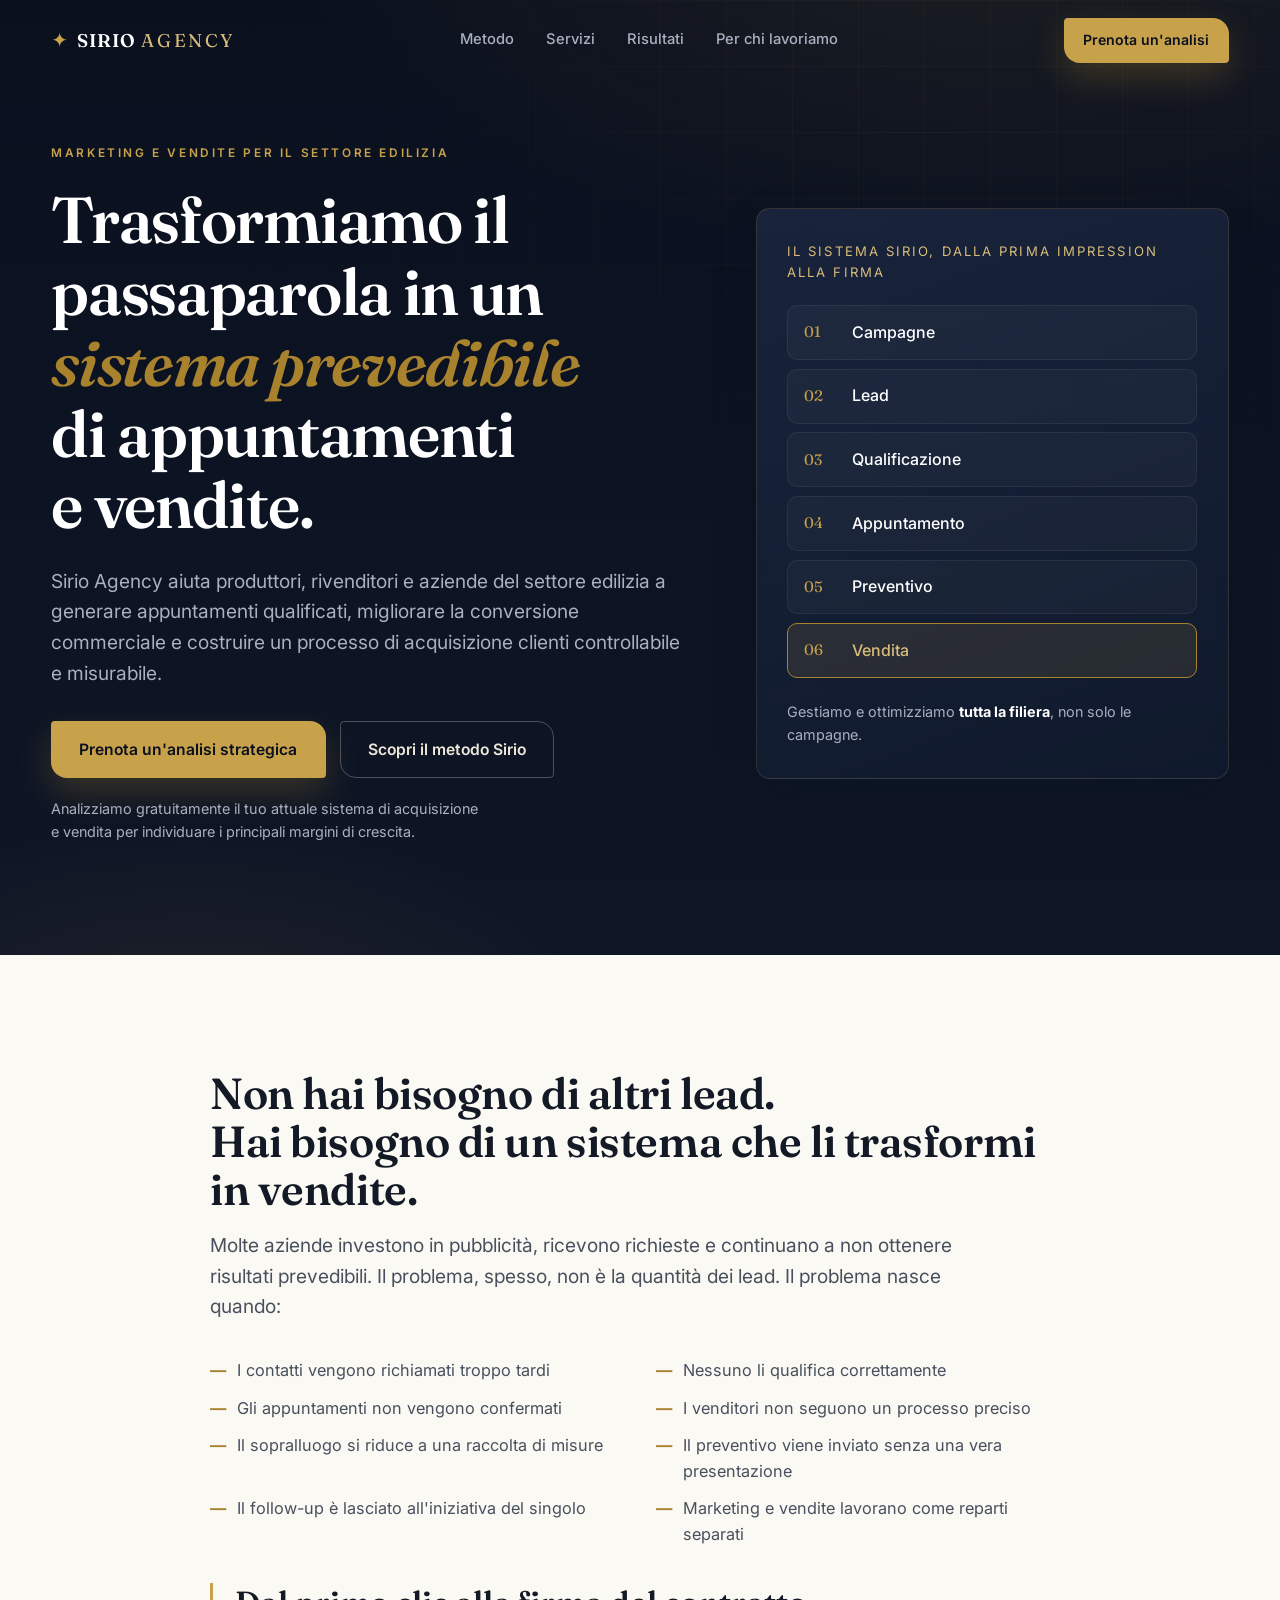
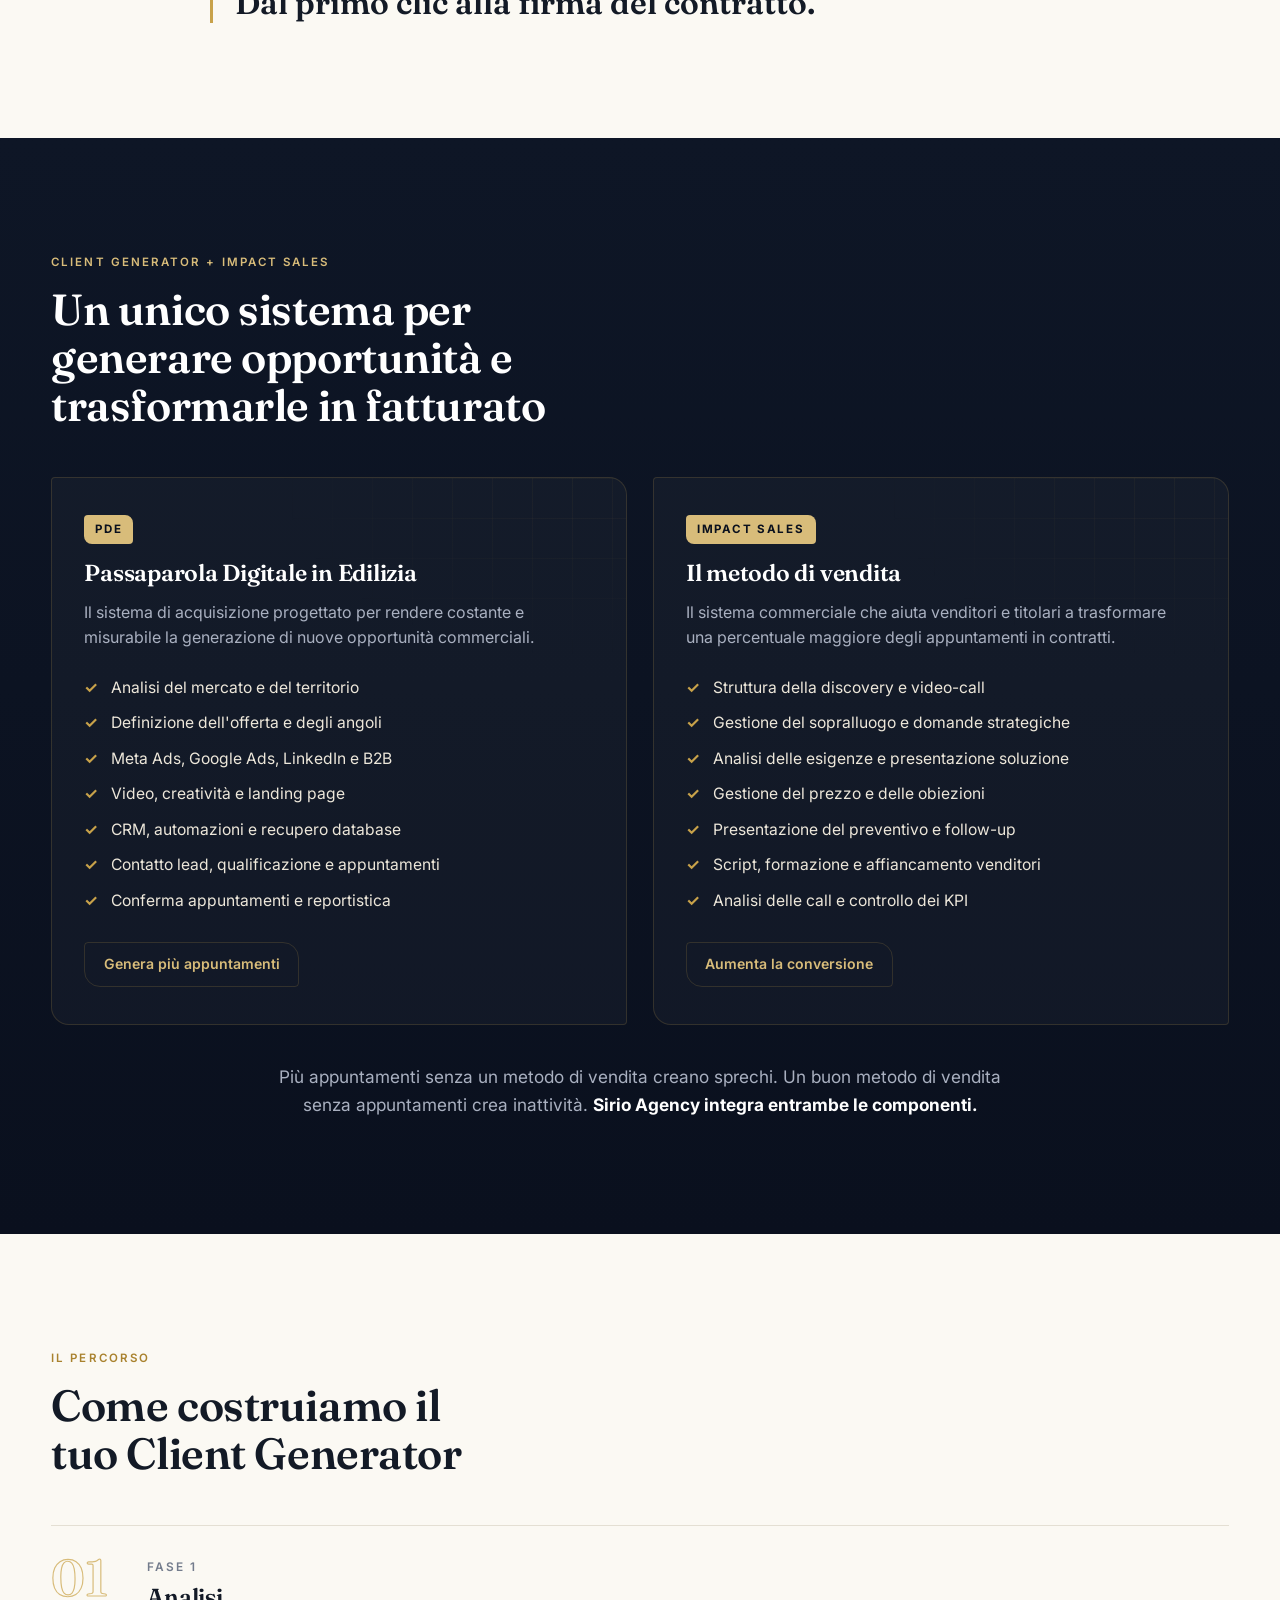
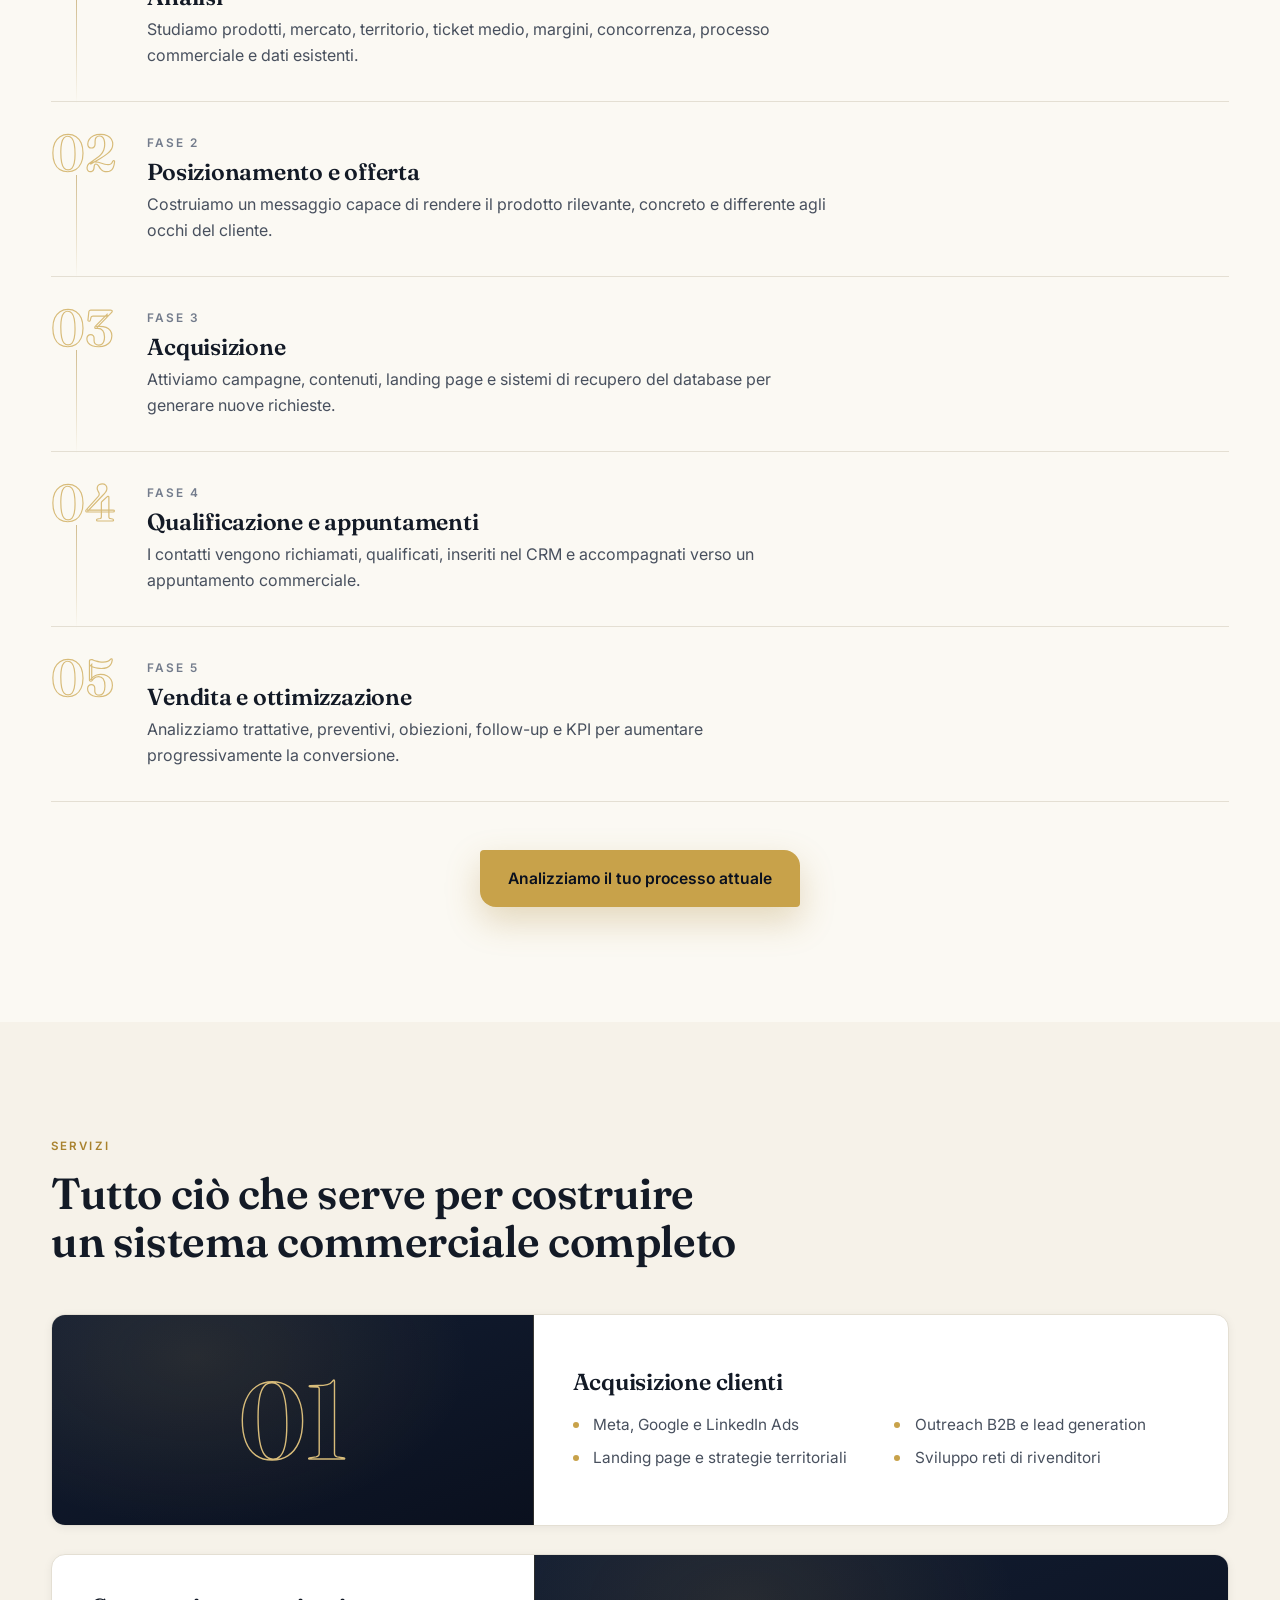
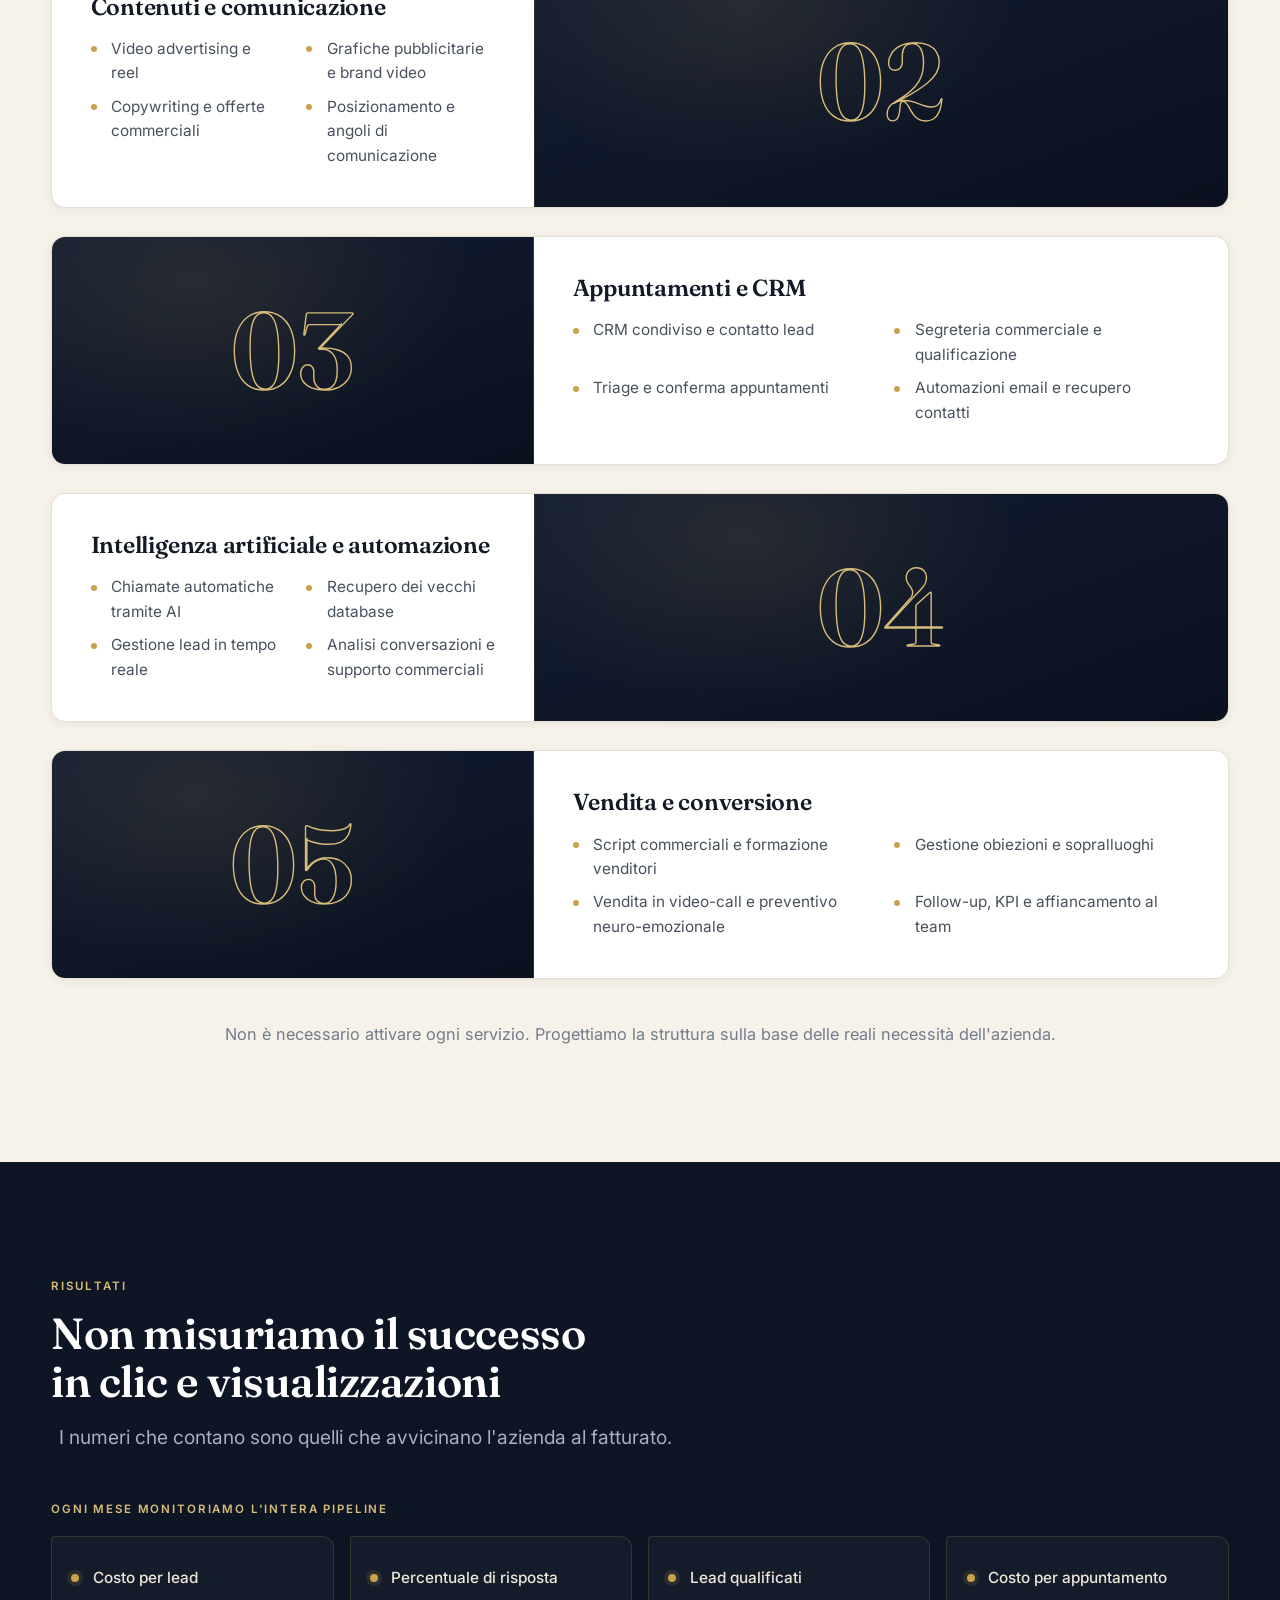
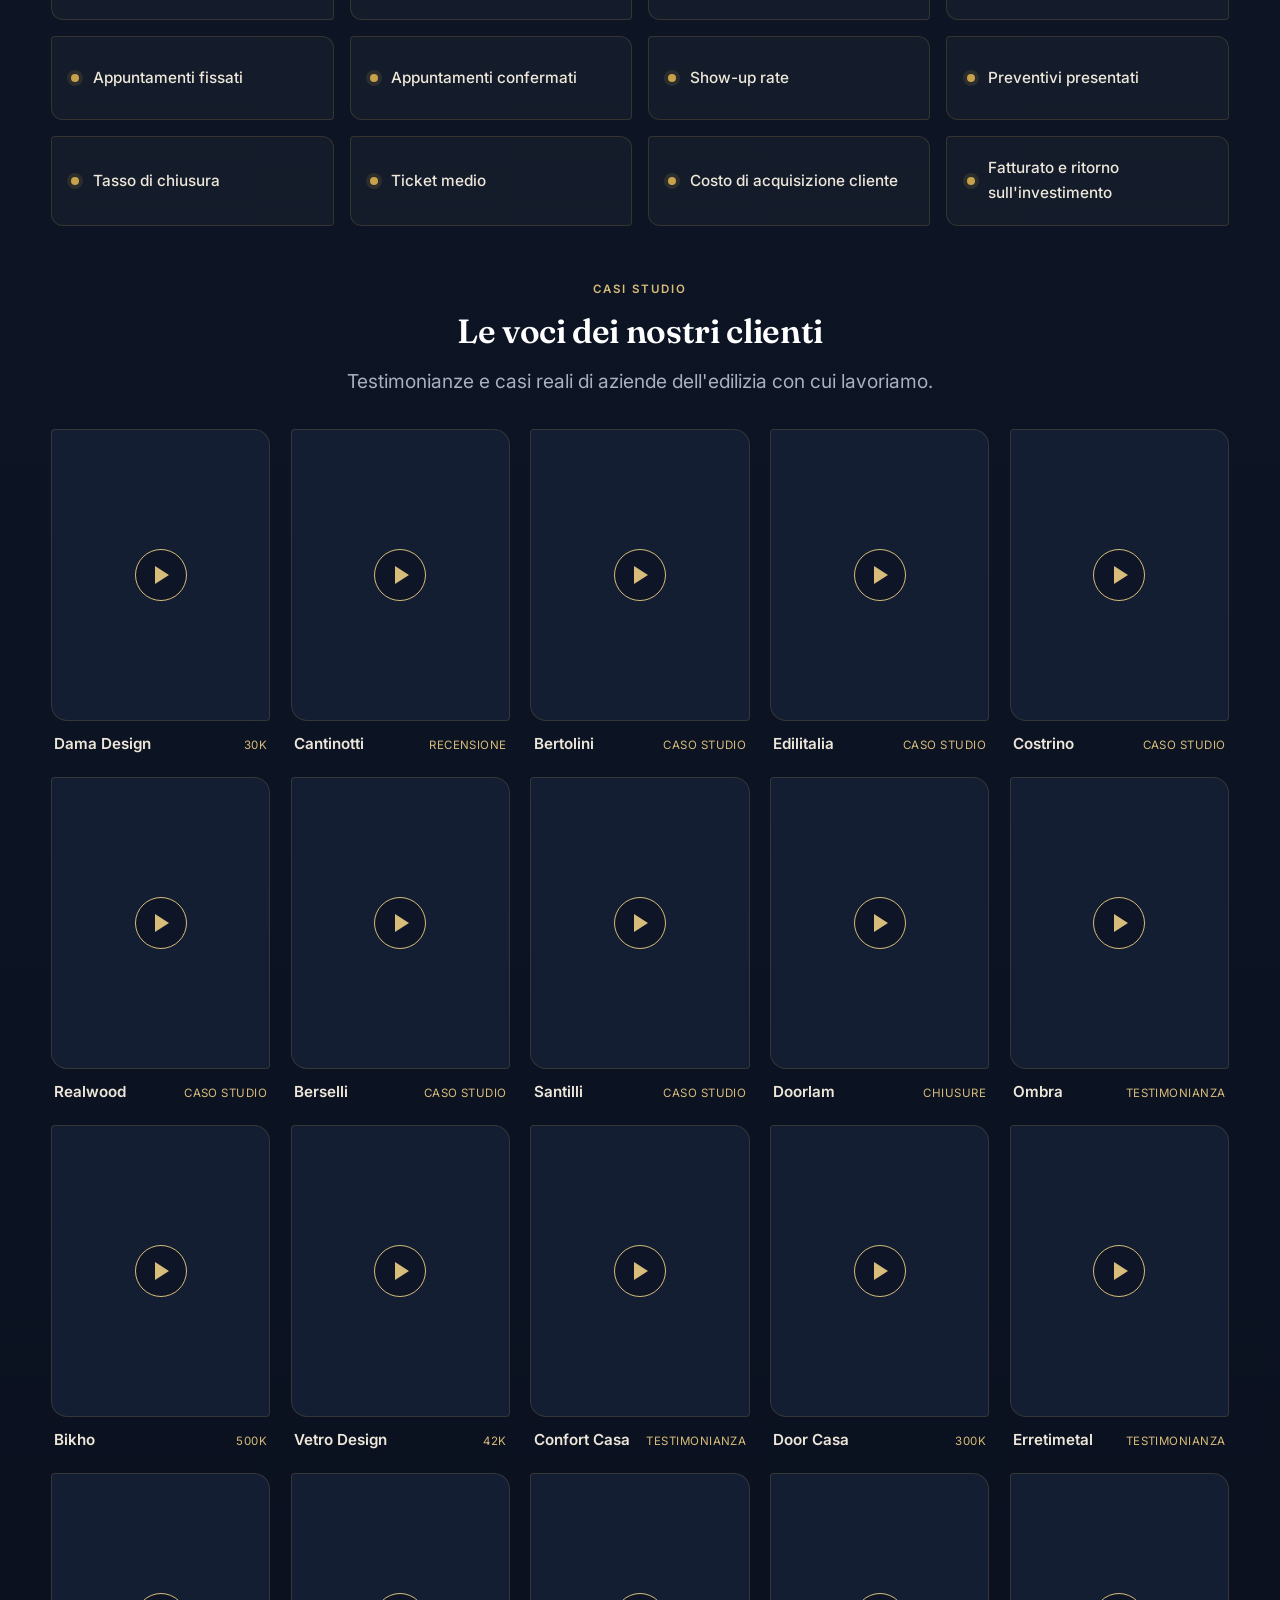
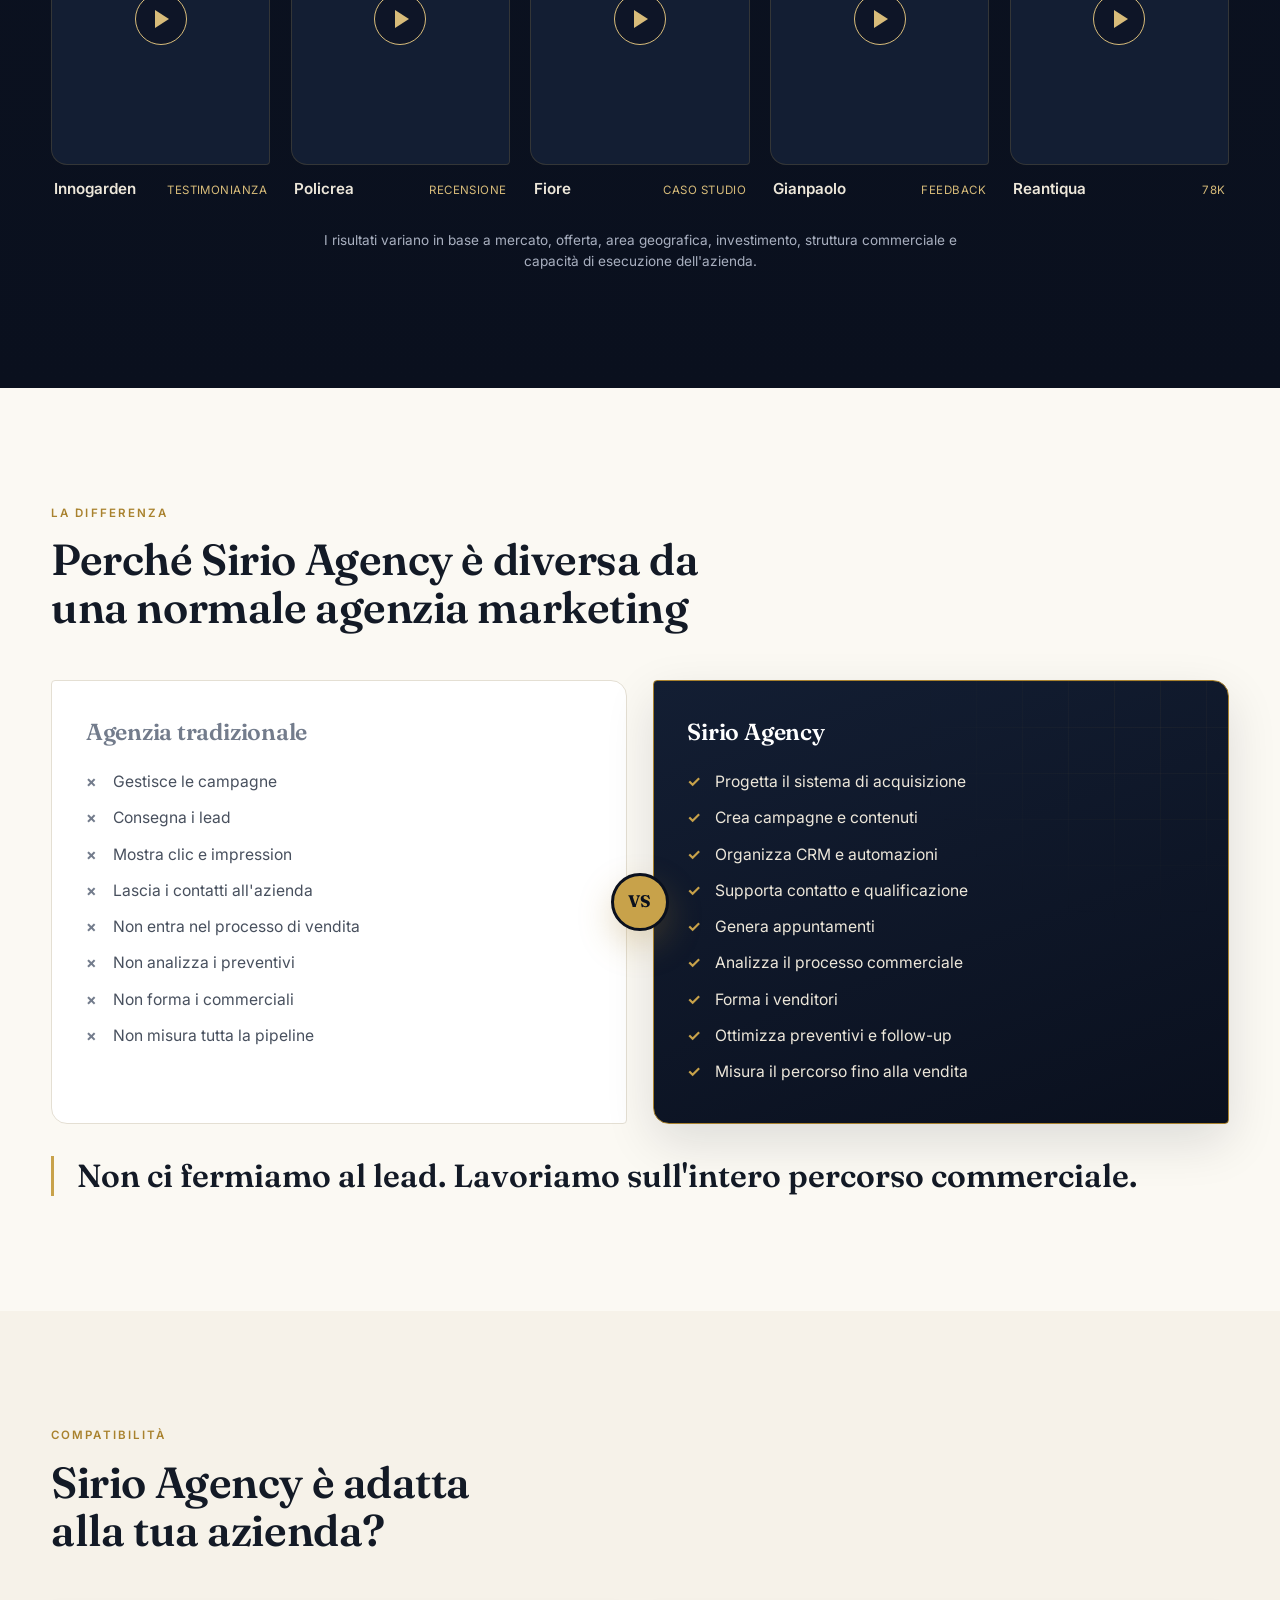
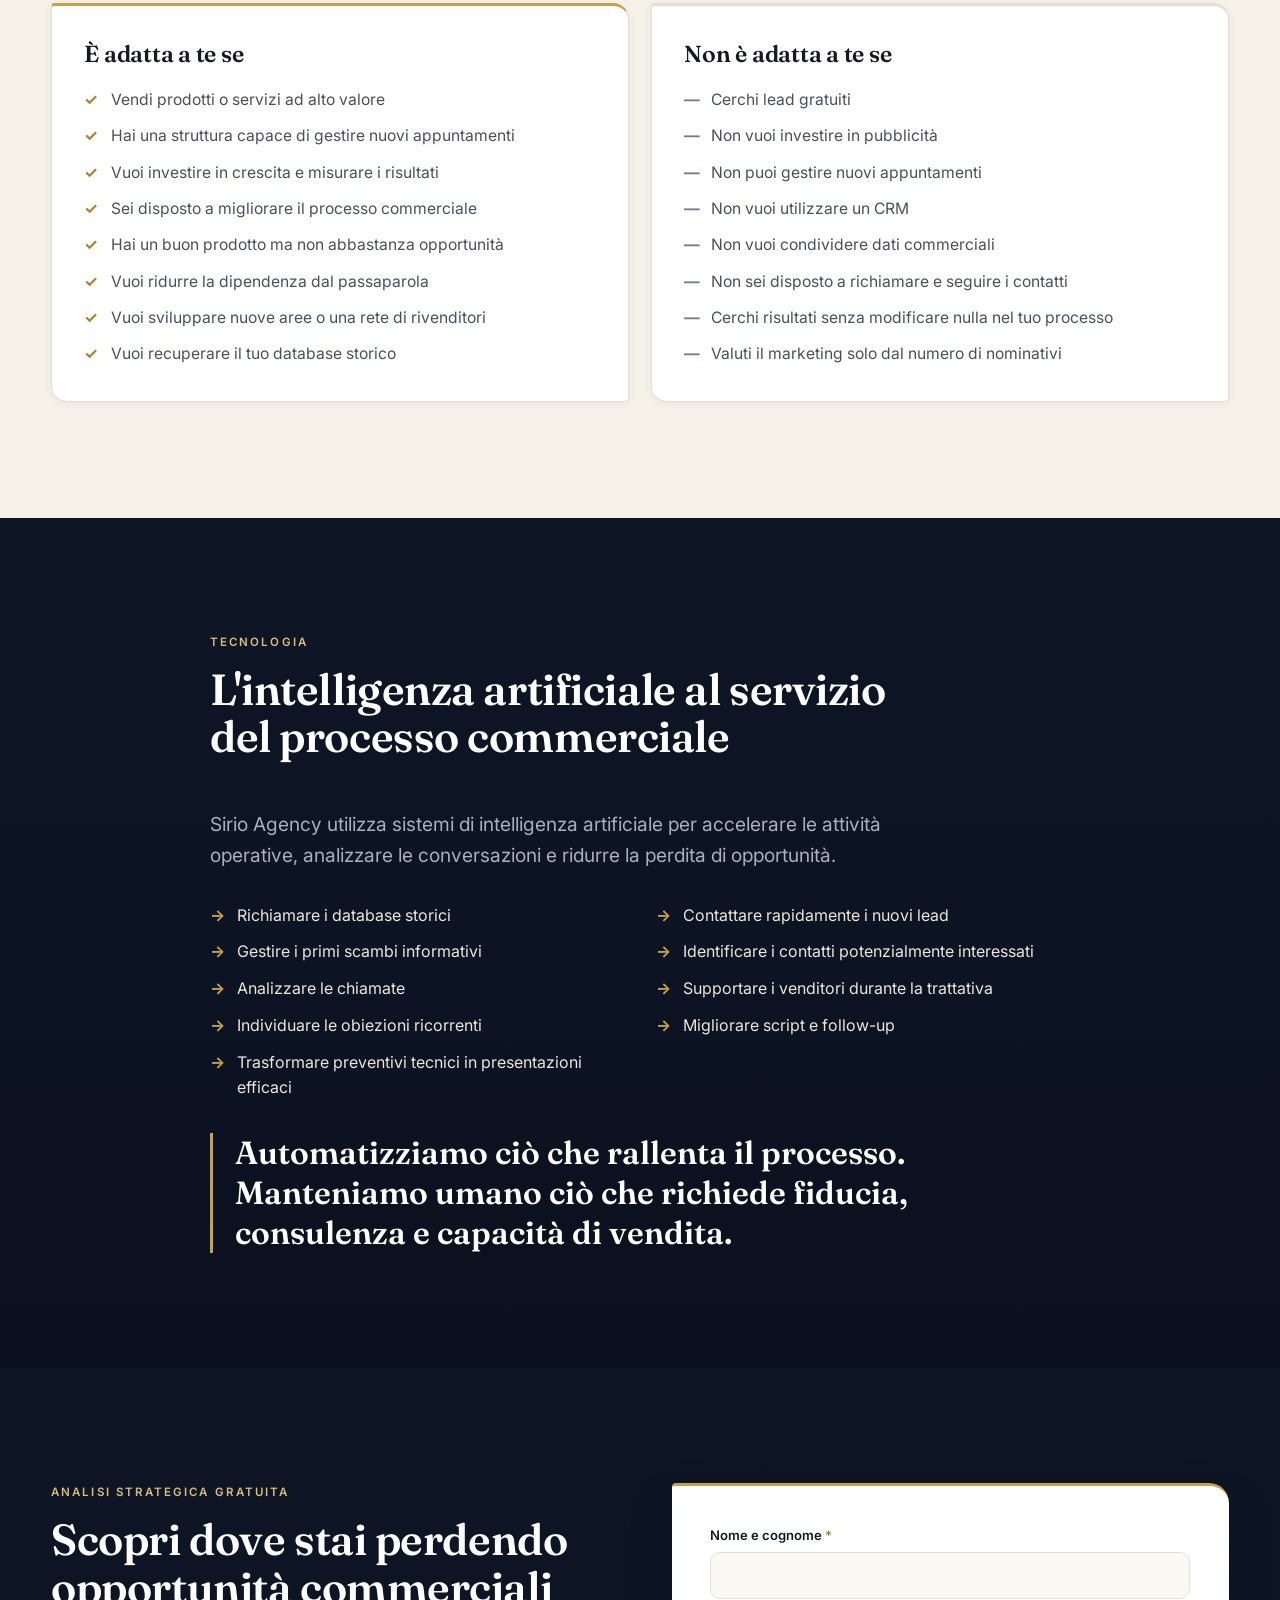
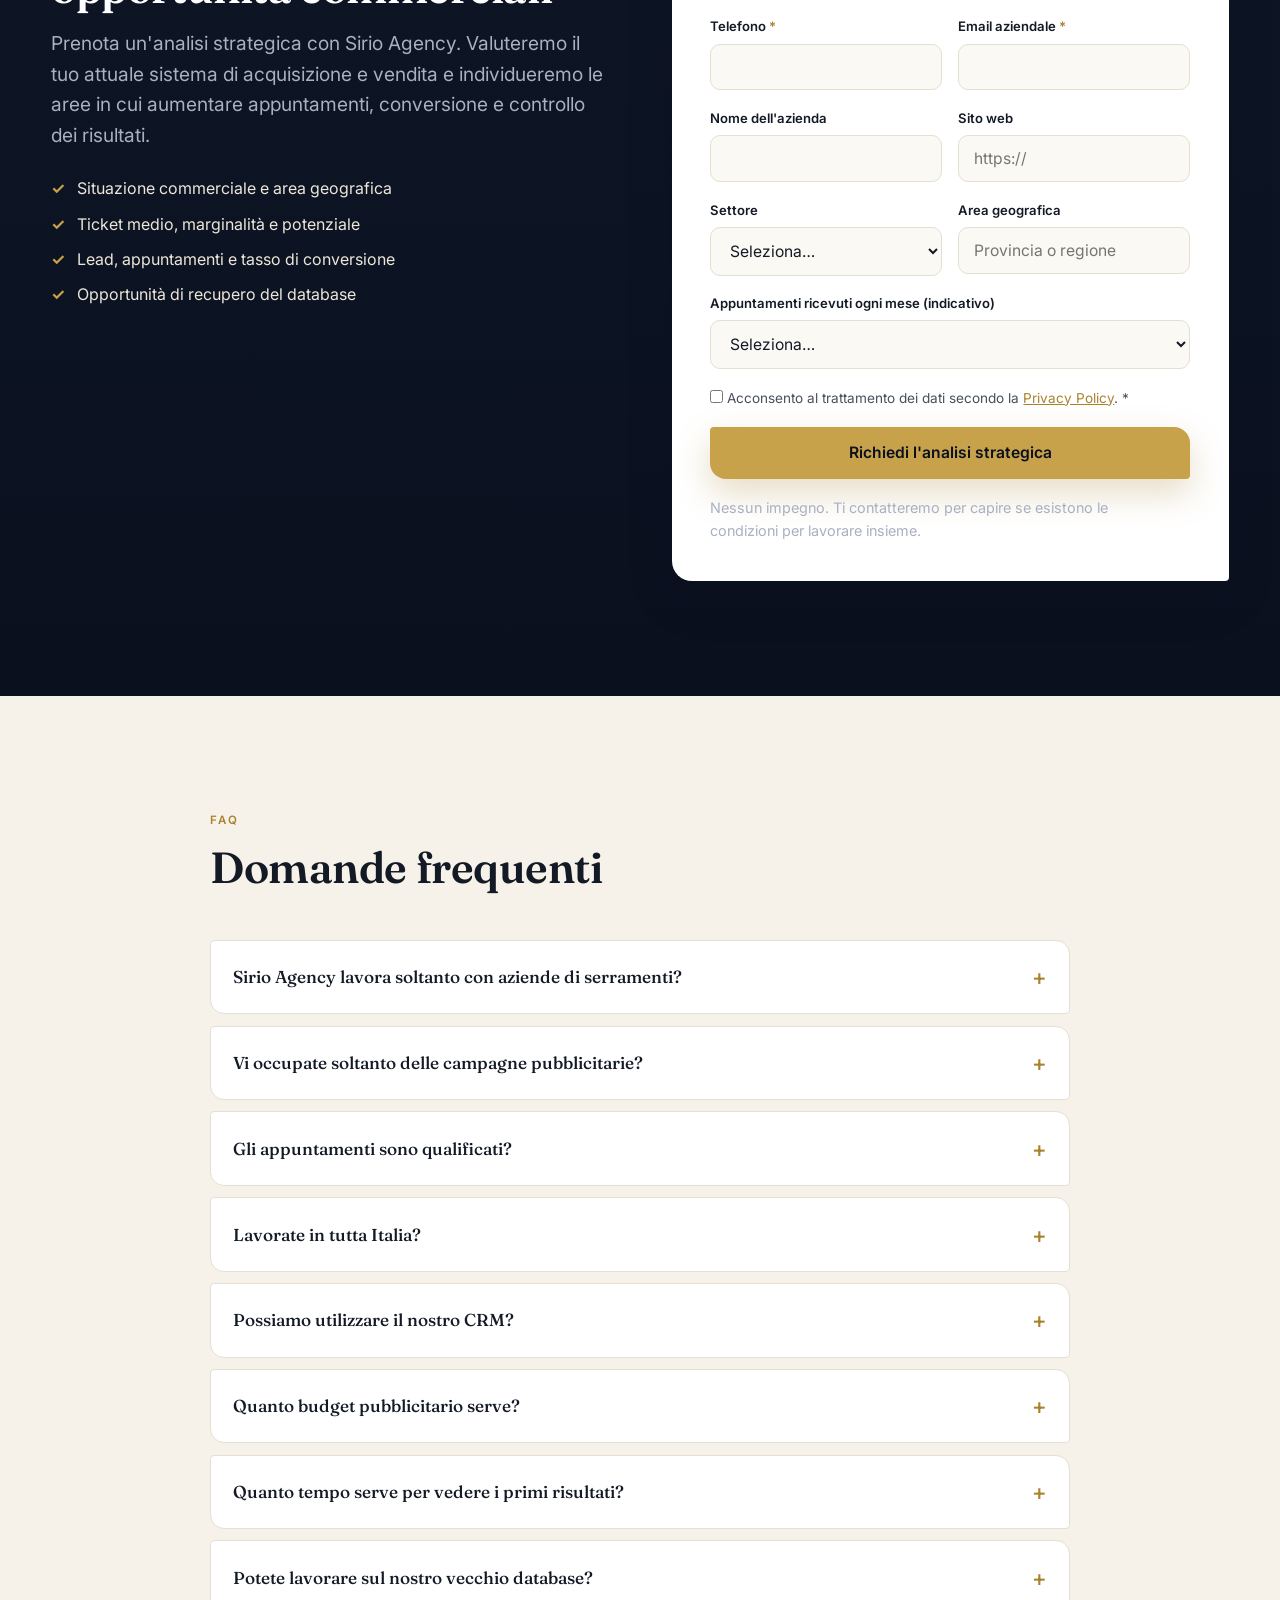
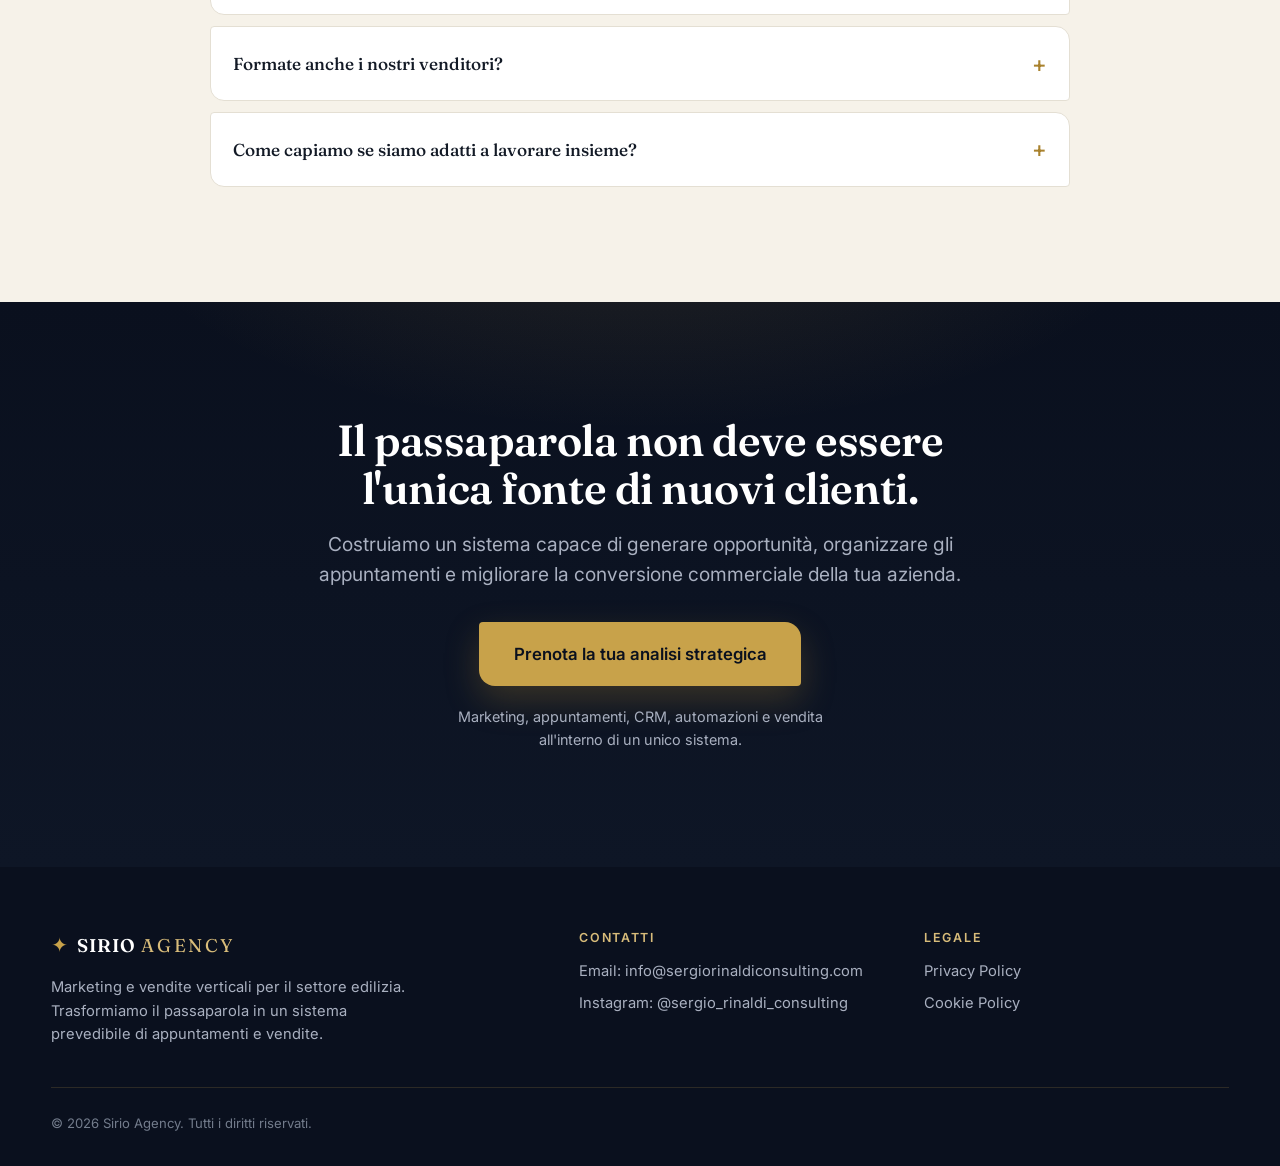
==== commit dea17ab6: "Update landing: remove metrics band + footer P.IVA/telefono, add privacy & cookie policies" ====
--- a/index.html
+++ b/index.html
@@ -221,23 +221,6 @@
       <h2>Non misuriamo il successo in clic e visualizzazioni</h2>
       <p class="section-lead center-lead">I numeri che contano sono quelli che avvicinano l'azienda al fatturato.</p>
     </div>
-    <div class="metrics-band reveal">
-      <div class="metric">
-        <span class="metric-num" aria-hidden="true">&mdash;</span>
-        <span class="metric-label">Costo per appuntamento</span>
-        <span class="metric-todo">Dato reale da completare</span>
-      </div>
-      <div class="metric">
-        <span class="metric-num" aria-hidden="true">&mdash;</span>
-        <span class="metric-label">Tasso di chiusura</span>
-        <span class="metric-todo">Dato reale da completare</span>
-      </div>
-      <div class="metric">
-        <span class="metric-num" aria-hidden="true">&mdash;</span>
-        <span class="metric-label">Ritorno sull'investimento</span>
-        <span class="metric-todo">Dato reale da completare</span>
-      </div>
-    </div>
     <p class="kpi-label reveal">Ogni mese monitoriamo l'intera pipeline</p>
     <div class="kpi-grid reveal">
       <div class="kpi"><span>Costo per lead</span></div>
@@ -616,7 +599,7 @@
       </div>
       <label class="consent">
         <input type="checkbox" id="privacy" name="privacy" required />
-        <span>Acconsento al trattamento dei dati secondo la <a href="#privacy">Privacy Policy</a>. <span class="req">*</span></span>
+        <span>Acconsento al trattamento dei dati secondo la <a href="privacy.html" target="_blank" rel="noopener">Privacy Policy</a>. <span class="req">*</span></span>
       </label>
       <button type="submit" class="btn btn-primary btn-block">Richiedi l'analisi strategica</button>
       <p class="microcopy">Nessun impegno. Ti contatteremo per capire se esistono le condizioni per lavorare insieme.</p>
@@ -669,14 +652,12 @@
     <div class="footer-col">
       <h4>Contatti</h4>
       <p>Email: <a href="mailto:info@sergiorinaldiconsulting.com">info@sergiorinaldiconsulting.com</a></p>
-      <p>Telefono: <span class="todo">DA COMPLETARE</span></p>
       <p>Instagram: <a href="https://instagram.com/sergio_rinaldi_consulting" target="_blank" rel="noopener">@sergio_rinaldi_consulting</a></p>
     </div>
     <div class="footer-col">
       <h4>Legale</h4>
-      <p><a href="#privacy">Privacy Policy</a></p>
-      <p><a href="#cookie">Cookie Policy</a></p>
-      <p>P. IVA / sede: <span class="todo">DA COMPLETARE</span></p>
+      <p><a href="privacy.html">Privacy Policy</a></p>
+      <p><a href="cookie.html">Cookie Policy</a></p>
     </div>
   </div>
   <div class="container footer-bottom">
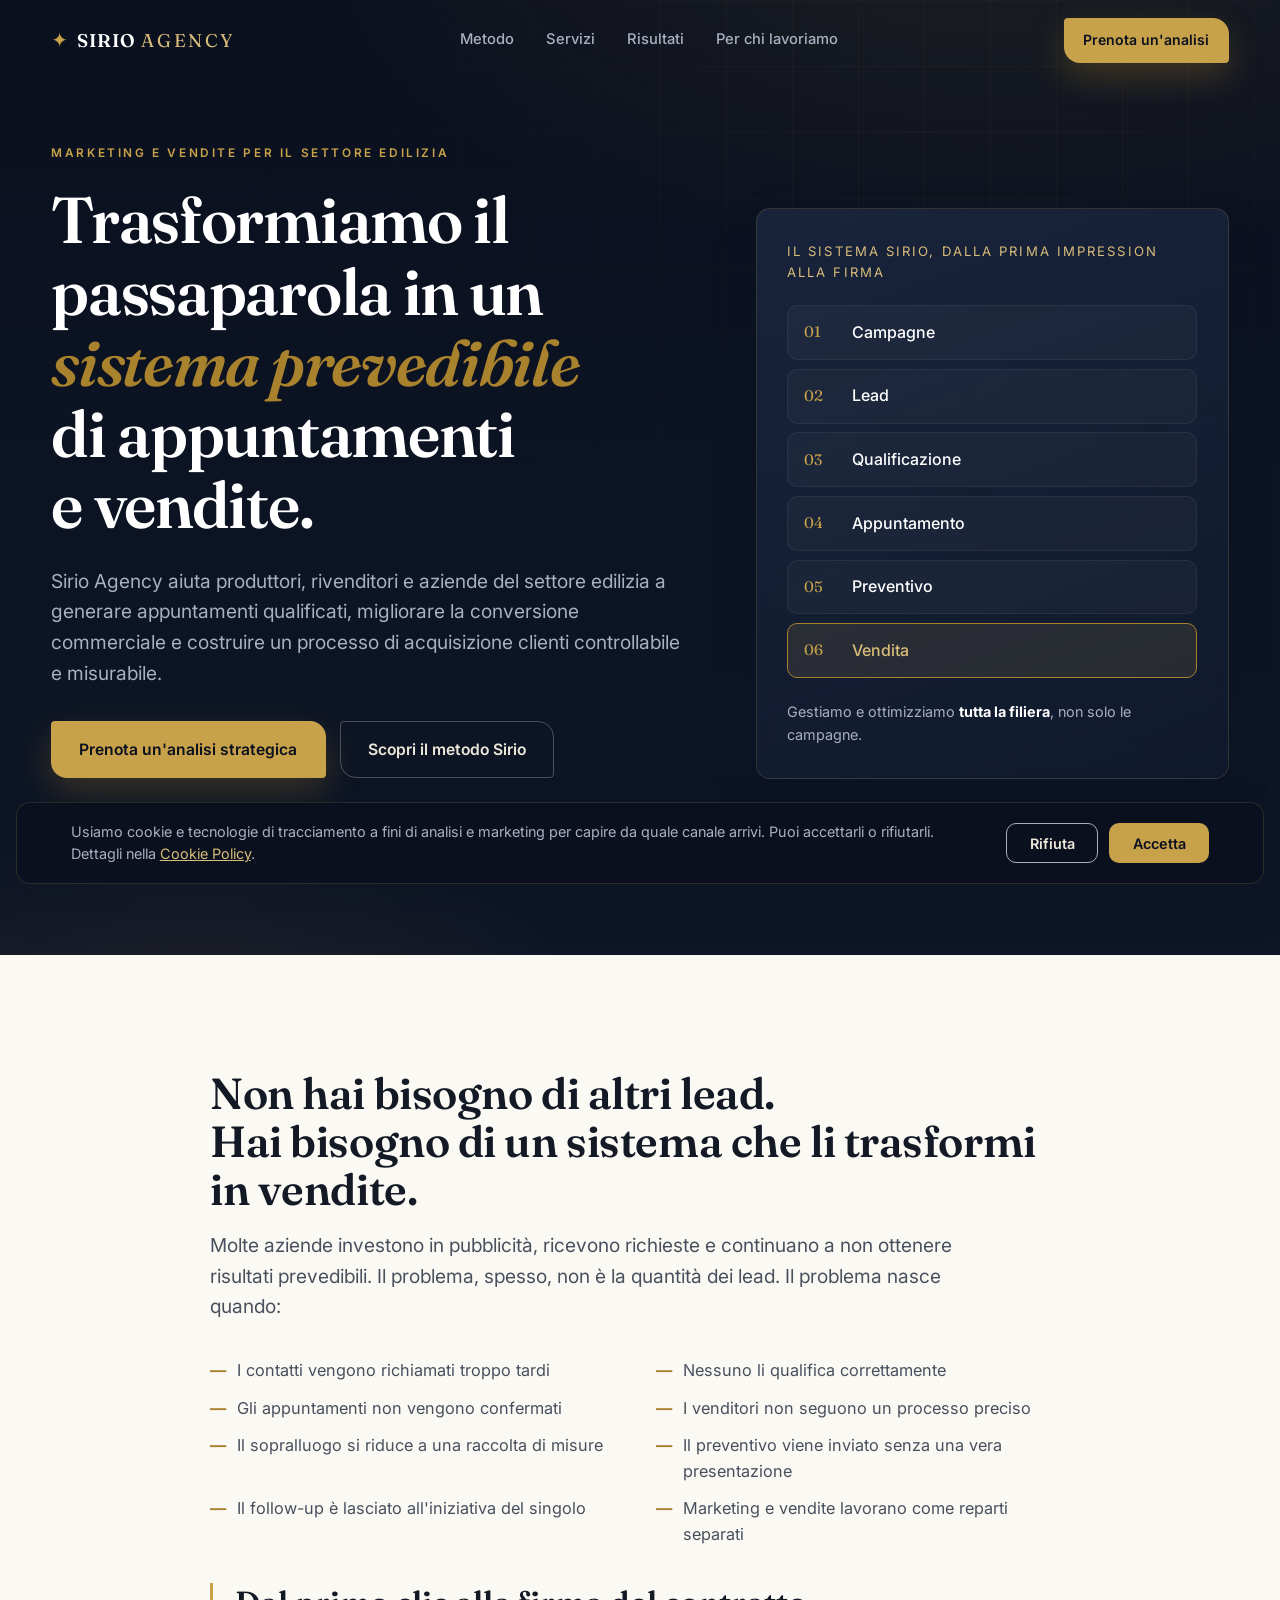
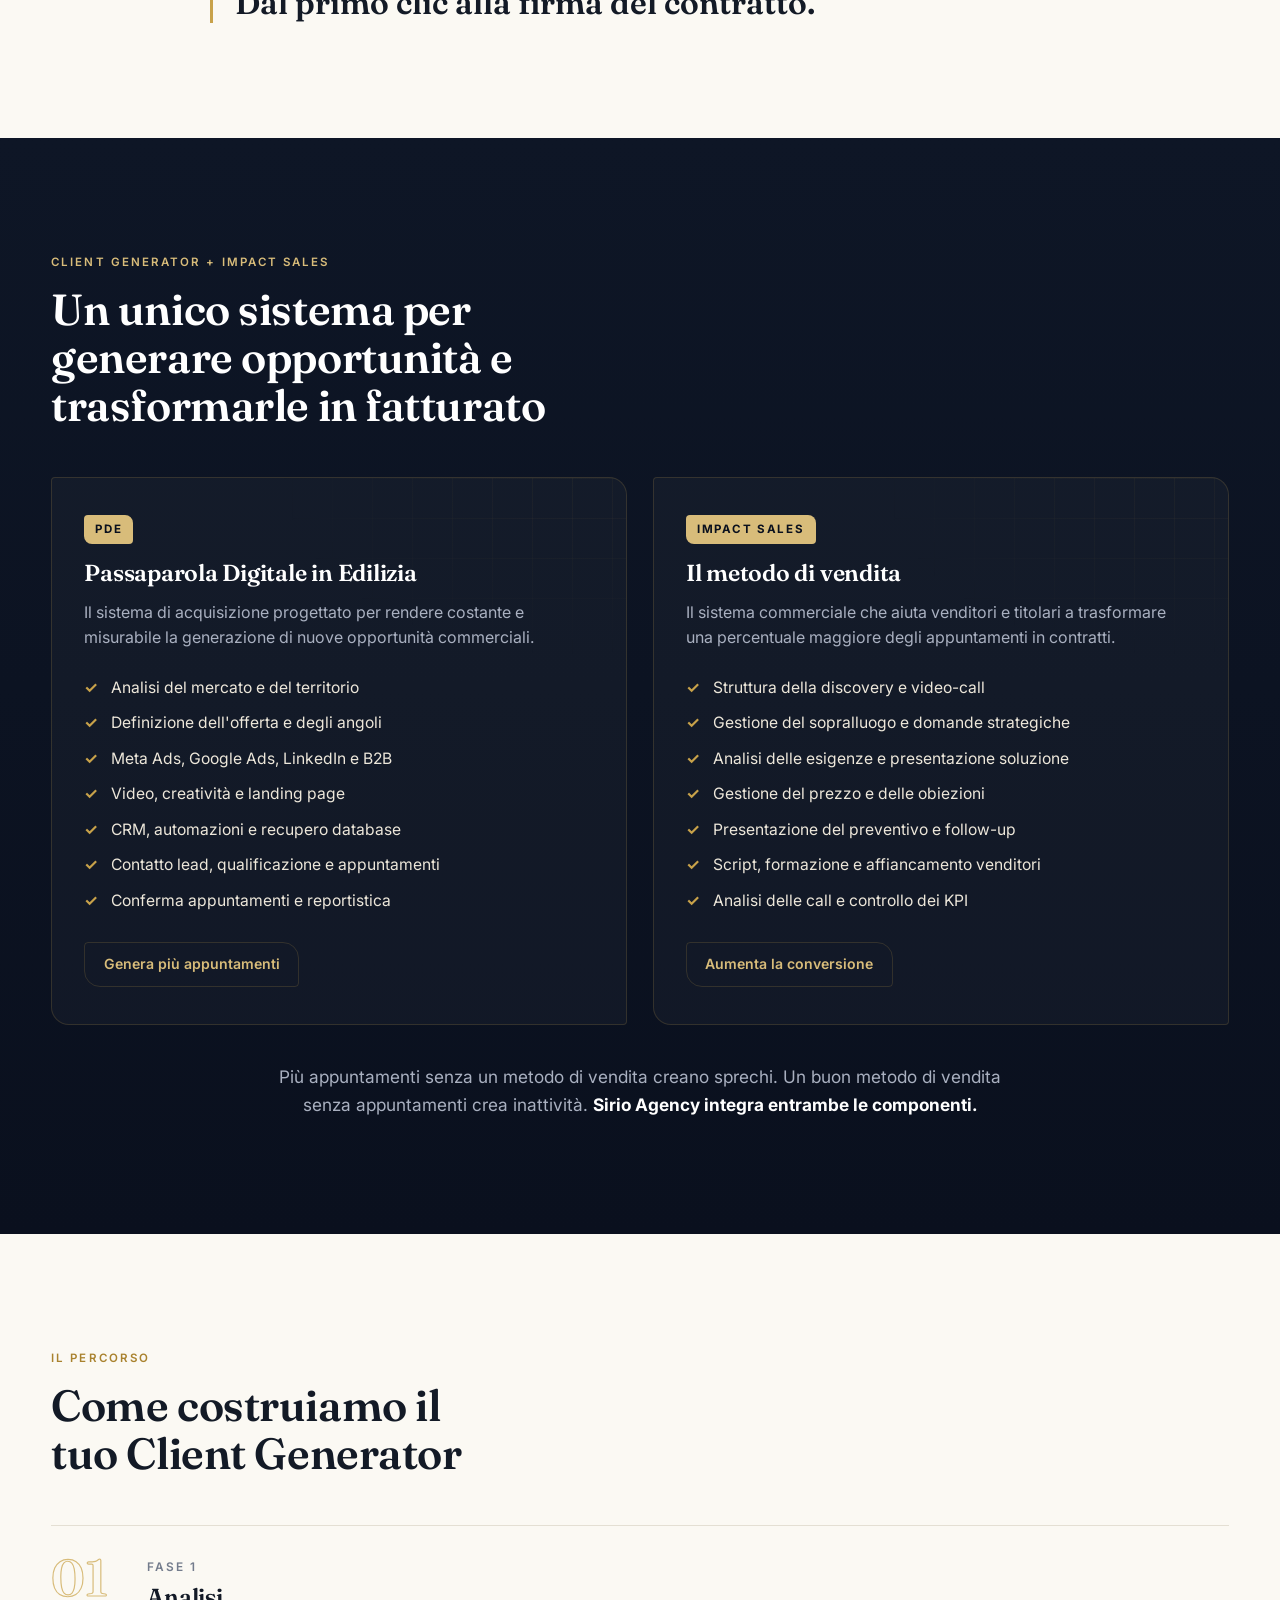
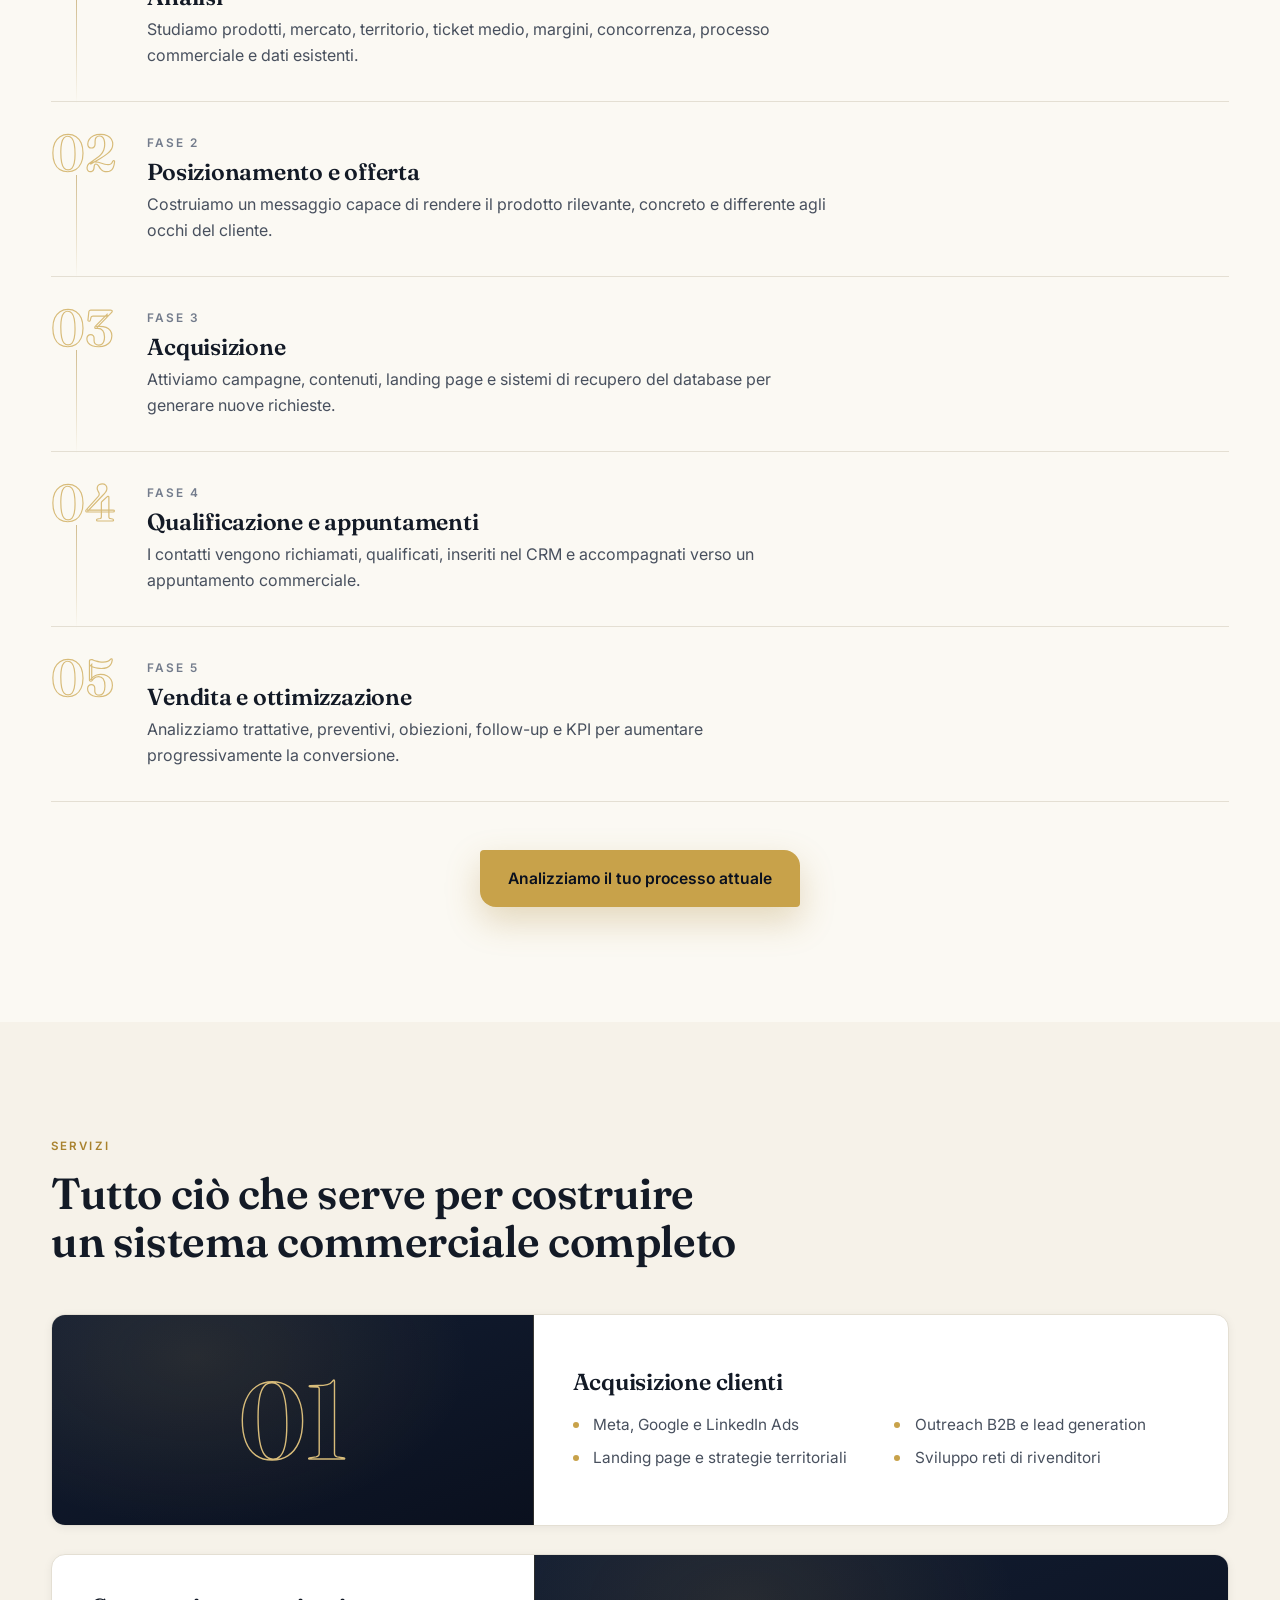
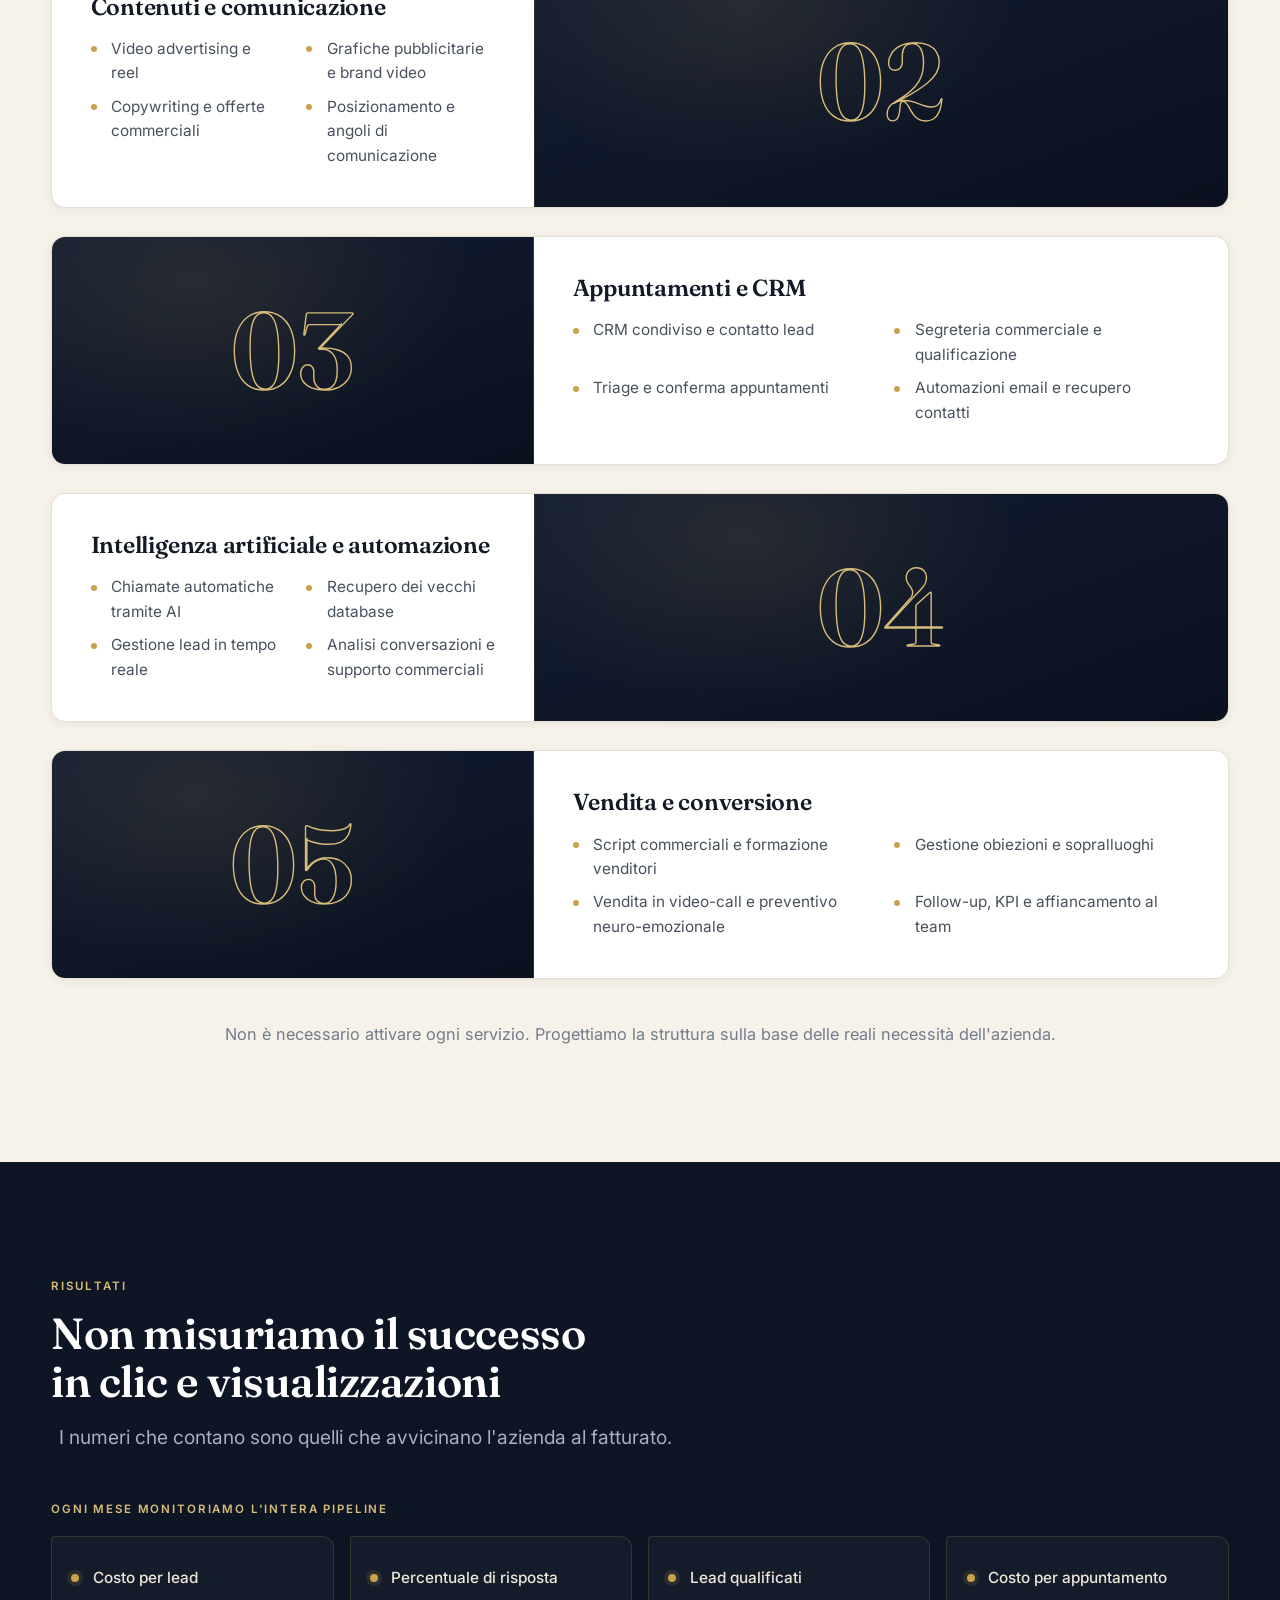
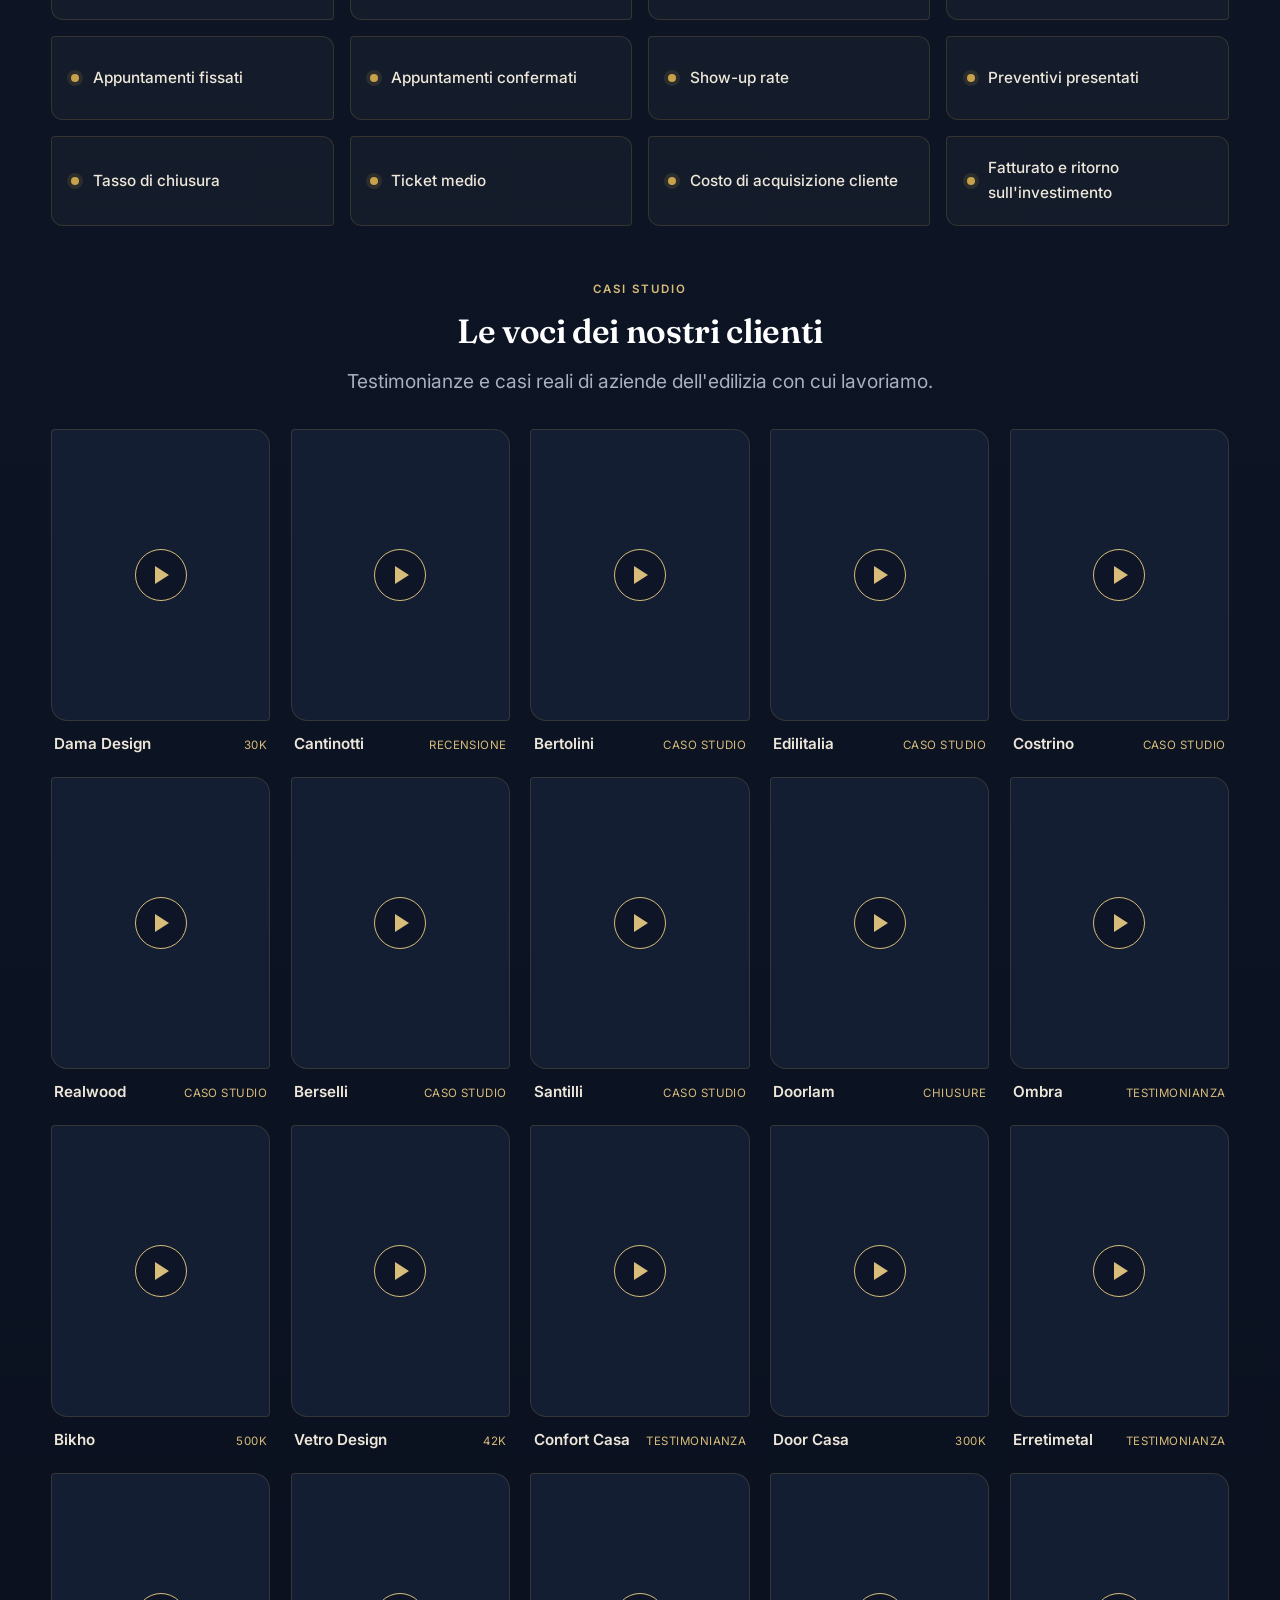
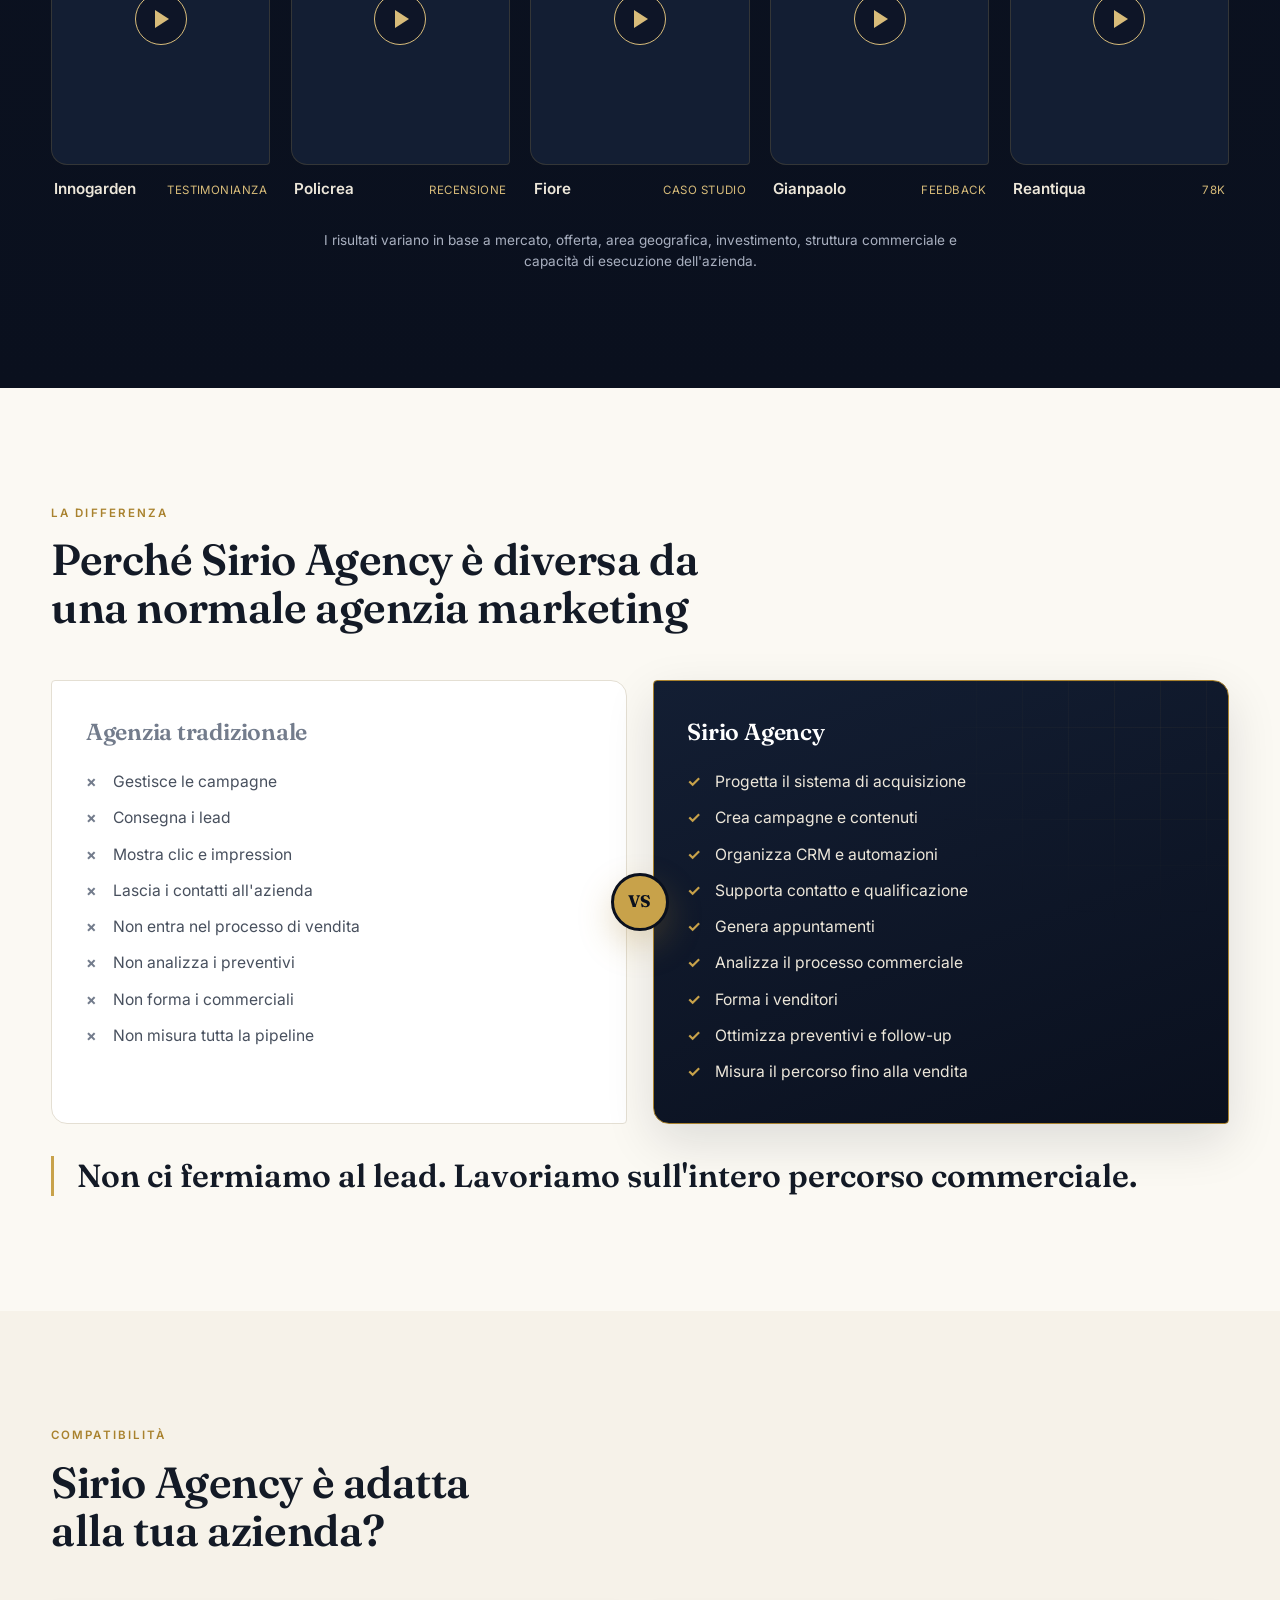
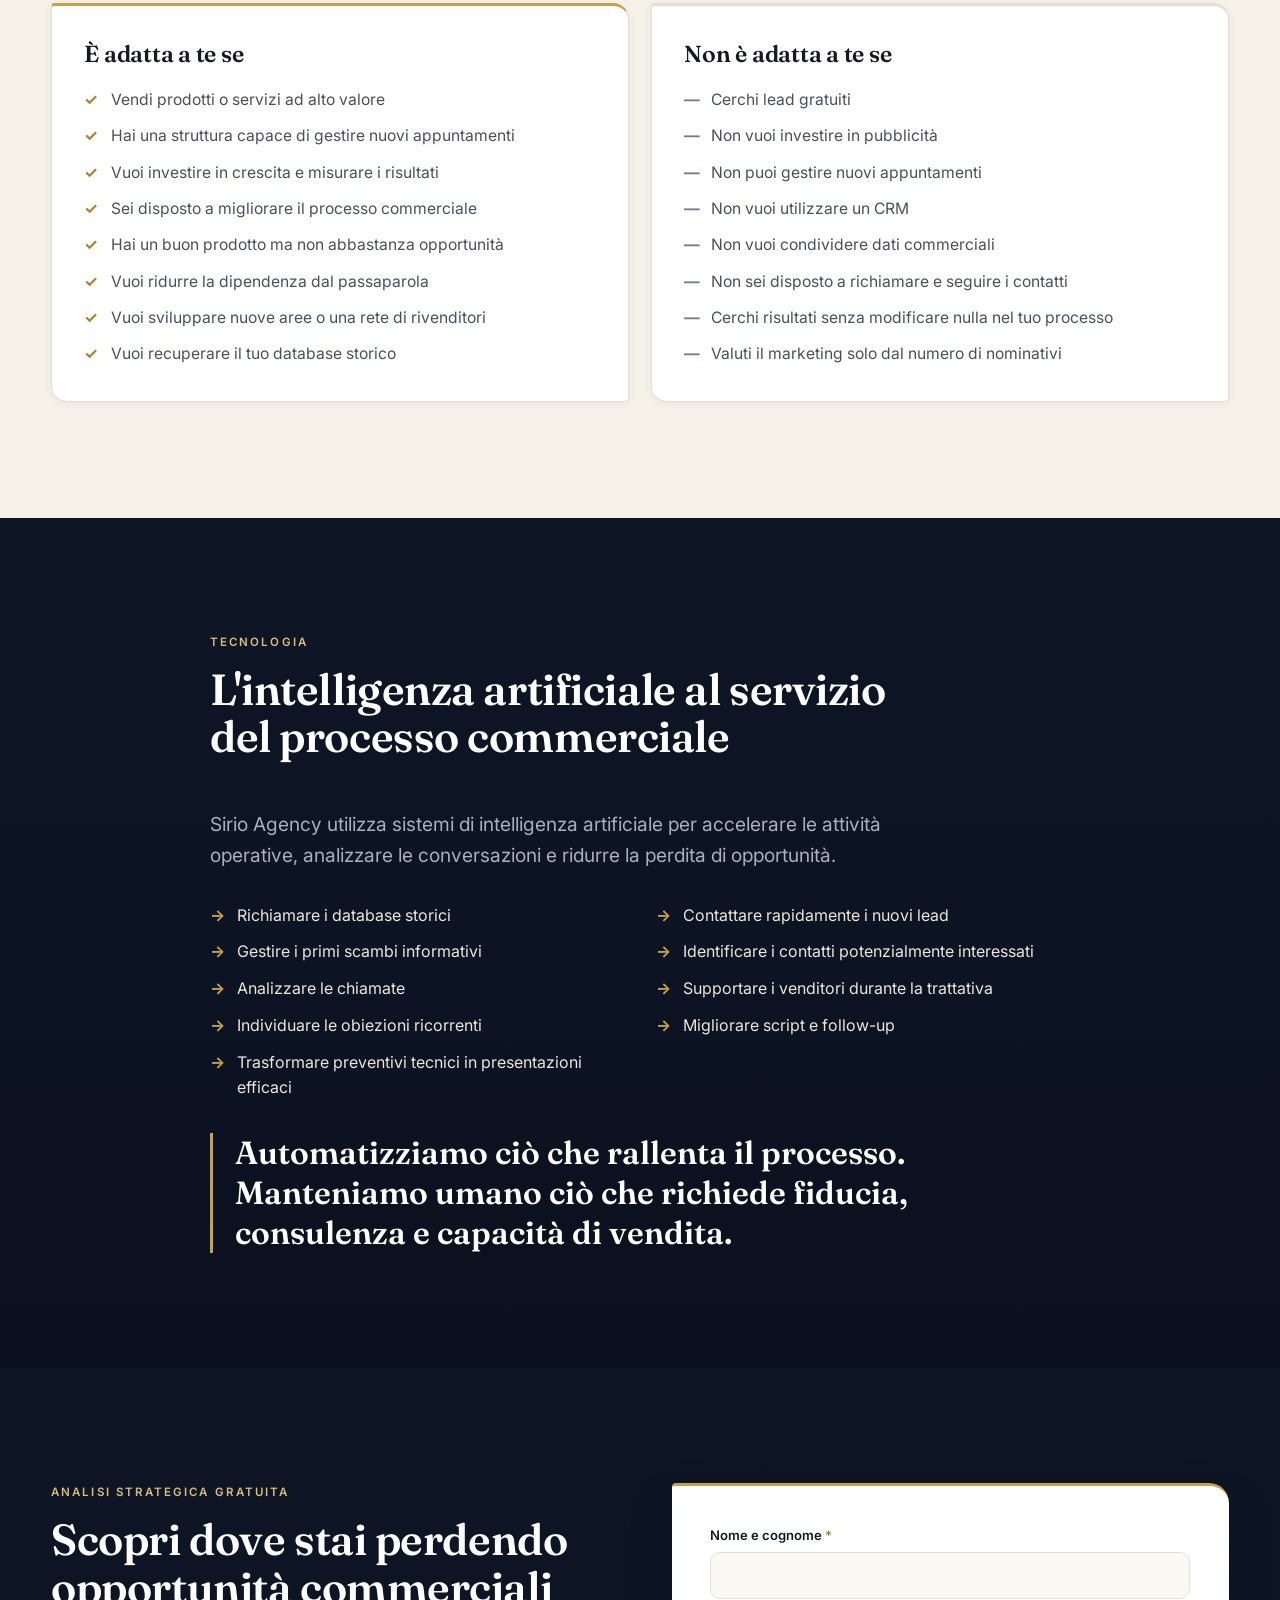
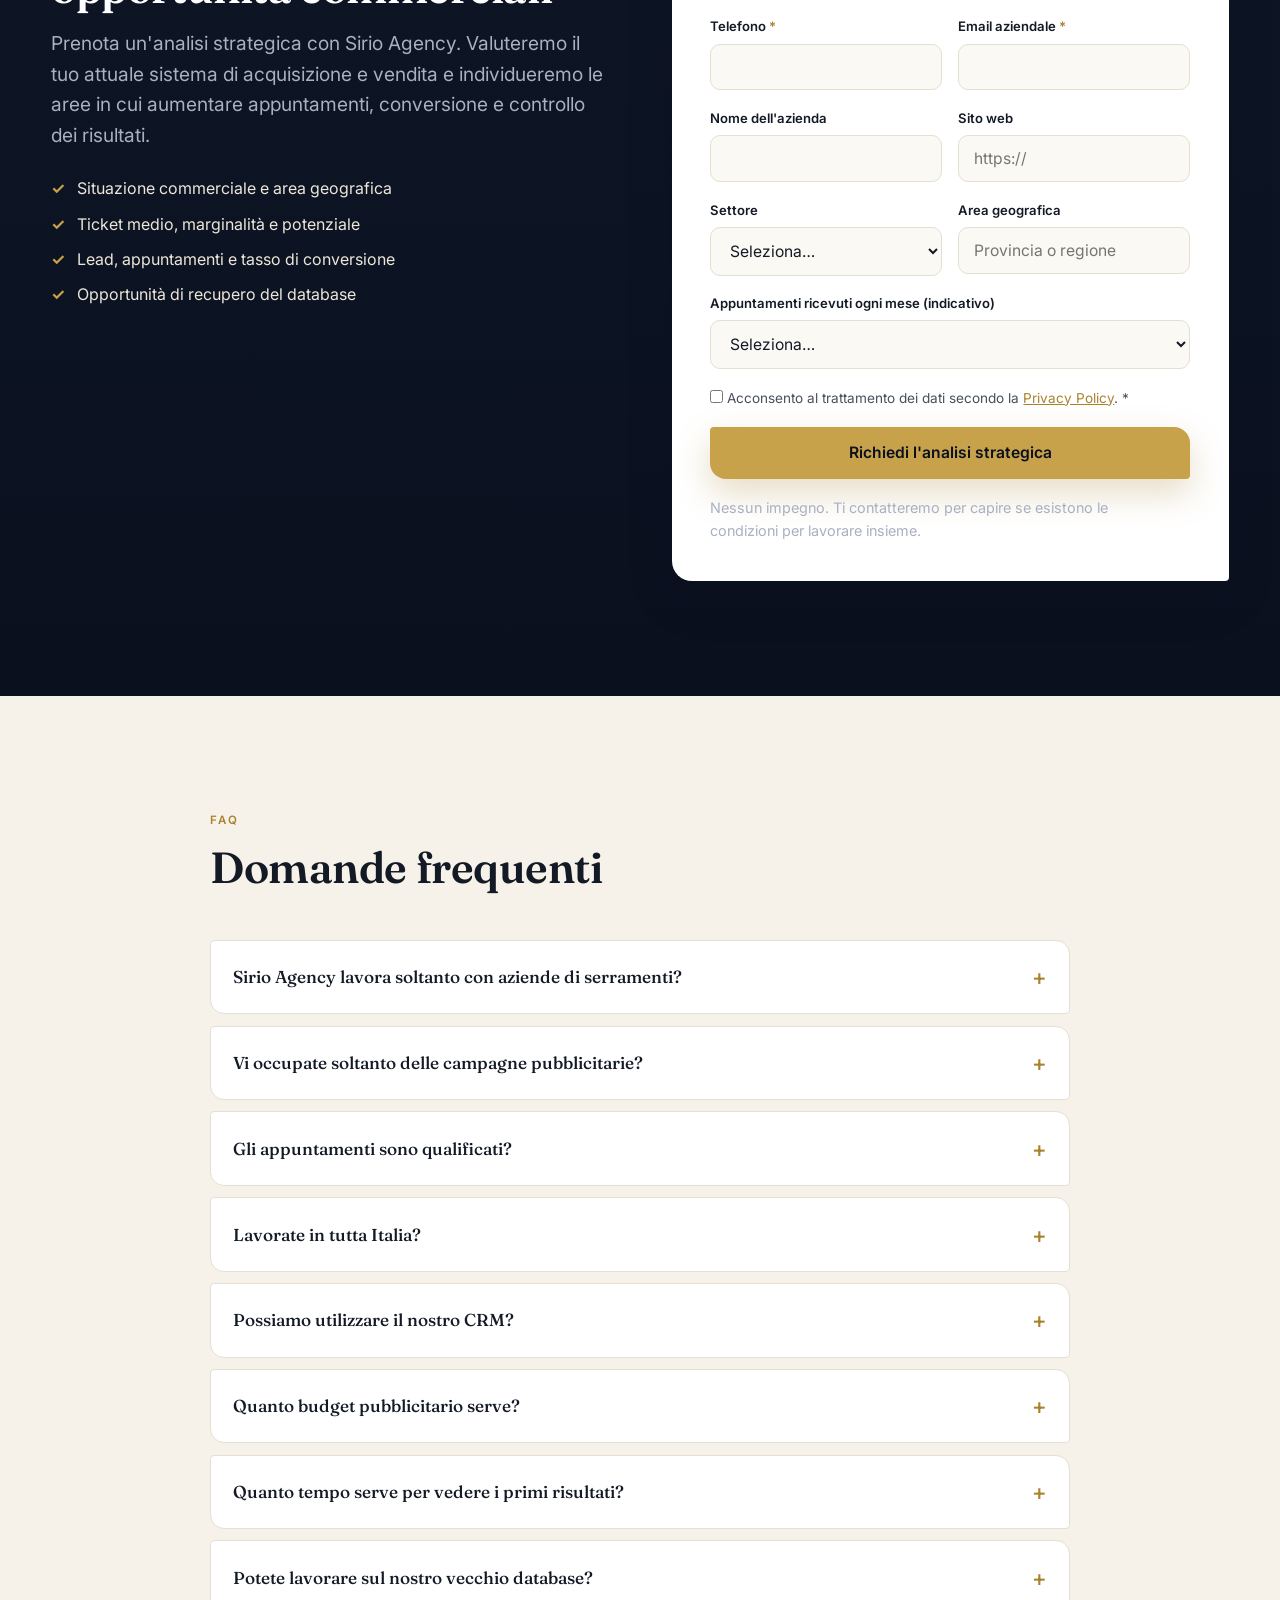
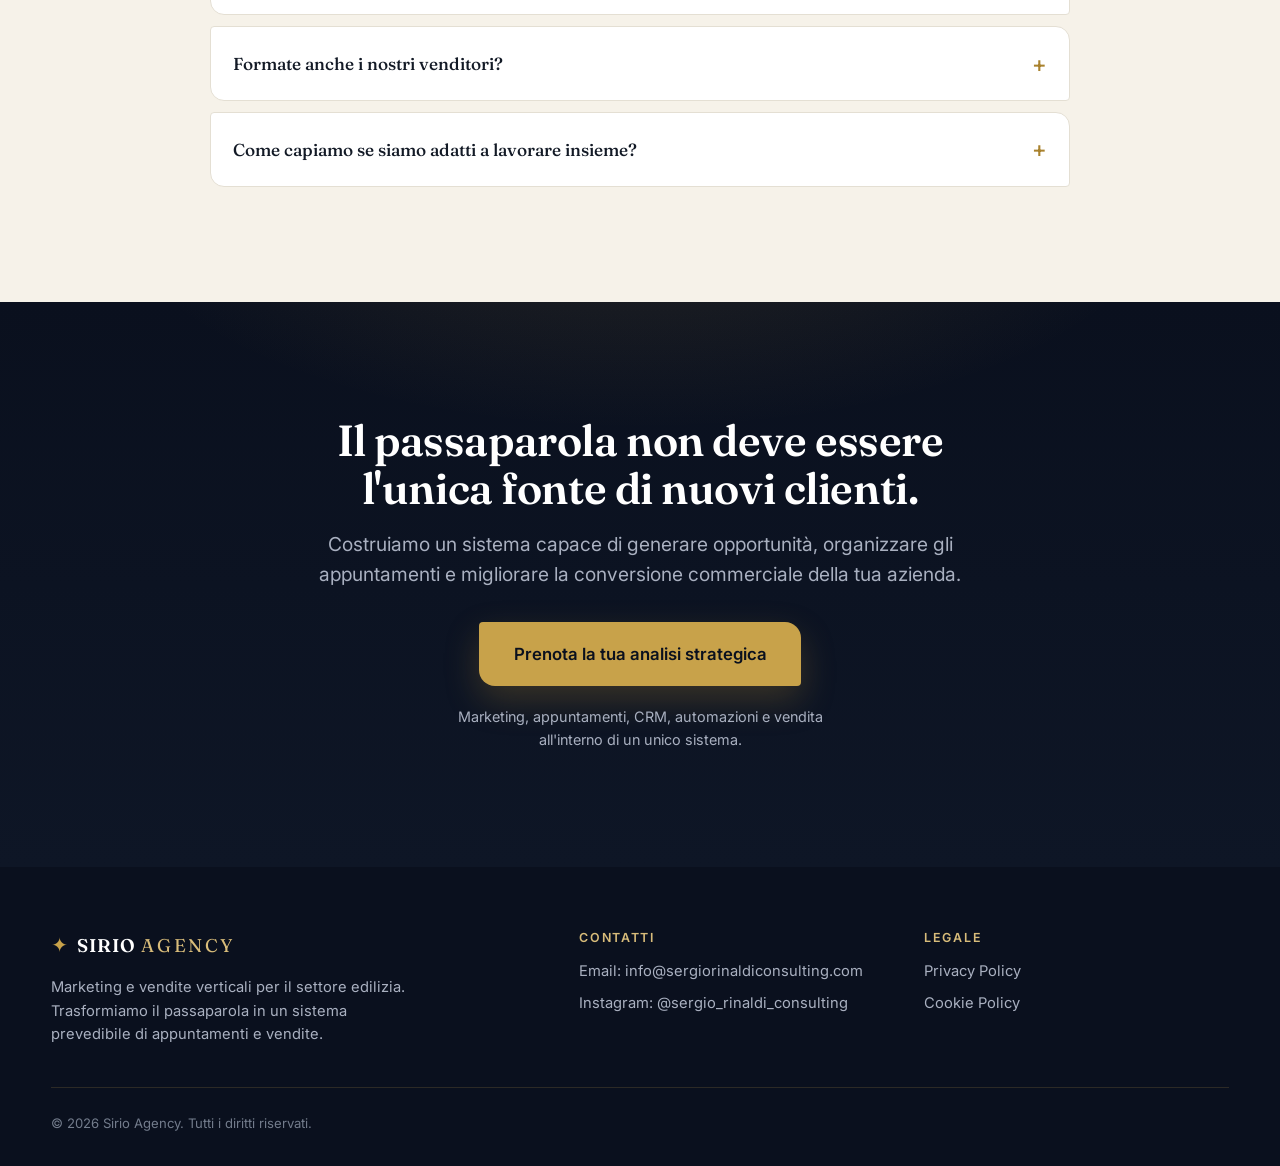
==== commit 7d78e1ce: "Aggiungi banner cookie GDPR: il tracking GHL parte solo dopo consenso Lo script di attribuzione GoHi" ====
--- a/index.html
+++ b/index.html
@@ -601,9 +601,11 @@
         <input type="checkbox" id="privacy" name="privacy" required />
         <span>Acconsento al trattamento dei dati secondo la <a href="privacy.html" target="_blank" rel="noopener">Privacy Policy</a>. <span class="req">*</span></span>
       </label>
+      <input type="text" name="_honey" tabindex="-1" autocomplete="off" style="position:absolute;left:-9999px" aria-hidden="true" />
       <button type="submit" class="btn btn-primary btn-block">Richiedi l'analisi strategica</button>
       <p class="microcopy">Nessun impegno. Ti contatteremo per capire se esistono le condizioni per lavorare insieme.</p>
-      <p class="form-success" id="formSuccess" hidden>Richiesta ricevuta. Ti contatteremo a breve. <em>(Collegamento a CRM, email automatica e pagina di ringraziamento: da configurare in produzione.)</em></p>
+      <p class="form-success" id="formSuccess" hidden>Richiesta ricevuta. Ti contatteremo a breve.</p>
+      <p class="form-error" id="formError" hidden>Si è verificato un errore nell'invio. Riprova o scrivici a <a href="mailto:info@sergiorinaldiconsulting.com">info@sergiorinaldiconsulting.com</a>.</p>
     </form>
   </div>
 </section>
@@ -669,5 +671,7 @@
 <a href="#analisi" class="sticky-cta">Prenota un'analisi strategica</a>
 
 <script src="script.js"></script>
+<!-- Banner cookie: carica il tracking GHL solo dopo il consenso -->
+<script src="consent.js"></script>
 </body>
 </html>
--- a/styles.css
+++ b/styles.css
@@ -533,6 +533,8 @@
 .consent a { color: var(--gold-deep); text-decoration: underline; }
 .form-success { background: rgba(200,162,74,0.12); border: 1px solid var(--gold); border-radius: var(--radius-sm); padding: 0.9rem 1rem; font-size: 0.9rem; color: var(--ink); }
 .form-success em { color: var(--muted); font-style: italic; }
+.form-error { background: rgba(200,74,74,0.12); border: 1px solid #c84a4a; border-radius: var(--radius-sm); padding: 0.9rem 1rem; font-size: 0.9rem; color: var(--ink); margin-top: 0.6rem; }
+.form-error a { color: var(--gold-deep); text-decoration: underline; }
 
 /* ---------- FAQ ---------- */
 .faq { display: flex; flex-direction: column; gap: 0.7rem; }
@@ -632,3 +634,37 @@
   .container { width: 90%; }
   .btn { font-size: 0.92rem; }
 }
+
+/* ---------- COOKIE BANNER ---------- */
+.cookie-banner {
+  position: fixed; left: 1rem; right: 1rem; bottom: 1rem; z-index: 1000;
+  background: #0A101E; color: var(--on-dark);
+  border: 1px solid var(--line-dark); border-radius: var(--radius);
+  box-shadow: var(--shadow-md);
+  animation: cookieUp 0.35s var(--ease);
+}
+@keyframes cookieUp { from { opacity: 0; transform: translateY(12px); } to { opacity: 1; transform: translateY(0); } }
+.cookie-banner-inner {
+  max-width: var(--maxw); margin: 0 auto; padding: 1.1rem 1.3rem;
+  display: flex; align-items: center; gap: 1.4rem; flex-wrap: wrap; justify-content: space-between;
+}
+.cookie-banner-text {
+  margin: 0; font-family: var(--sans); font-size: 0.9rem; line-height: 1.55;
+  color: var(--on-dark-soft); flex: 1 1 340px; min-width: 260px;
+}
+.cookie-banner-text a { color: var(--gold-soft); text-decoration: underline; }
+.cookie-banner-actions { display: flex; gap: 0.7rem; flex-shrink: 0; }
+.btn-cookie {
+  font-family: var(--sans); font-size: 0.9rem; font-weight: 600; cursor: pointer;
+  padding: 0.65rem 1.4rem; border-radius: var(--radius-sm); border: 1px solid transparent;
+  transition: background 0.2s var(--ease), color 0.2s var(--ease), border-color 0.2s var(--ease);
+}
+.btn-cookie-accept { background: var(--gold); color: #0A101E; }
+.btn-cookie-accept:hover { background: var(--gold-soft); }
+.btn-cookie-reject { background: transparent; color: var(--on-dark); border-color: var(--on-dark-soft); }
+.btn-cookie-reject:hover { border-color: var(--on-dark); background: rgba(237,231,218,0.06); }
+@media (max-width: 560px) {
+  .cookie-banner-inner { flex-direction: column; align-items: stretch; gap: 0.9rem; }
+  .cookie-banner-actions { justify-content: stretch; }
+  .btn-cookie { flex: 1; }
+}
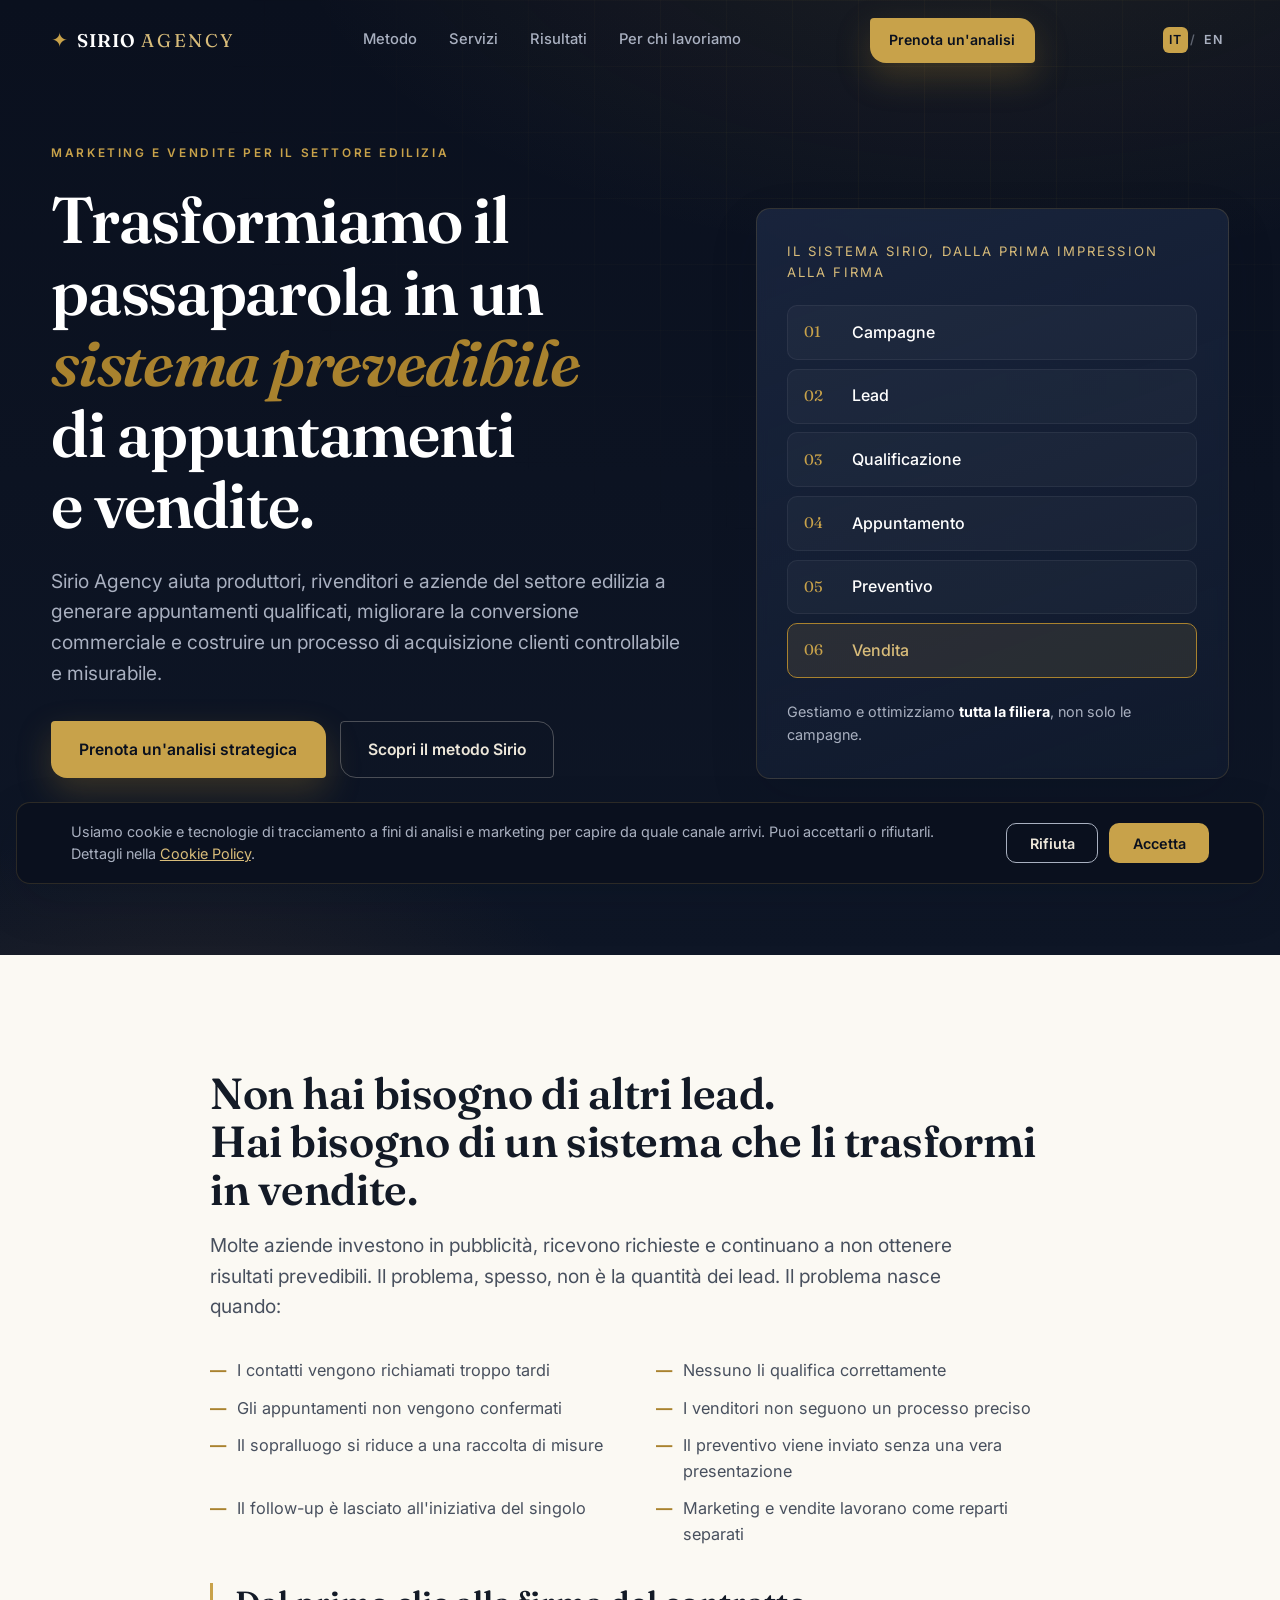
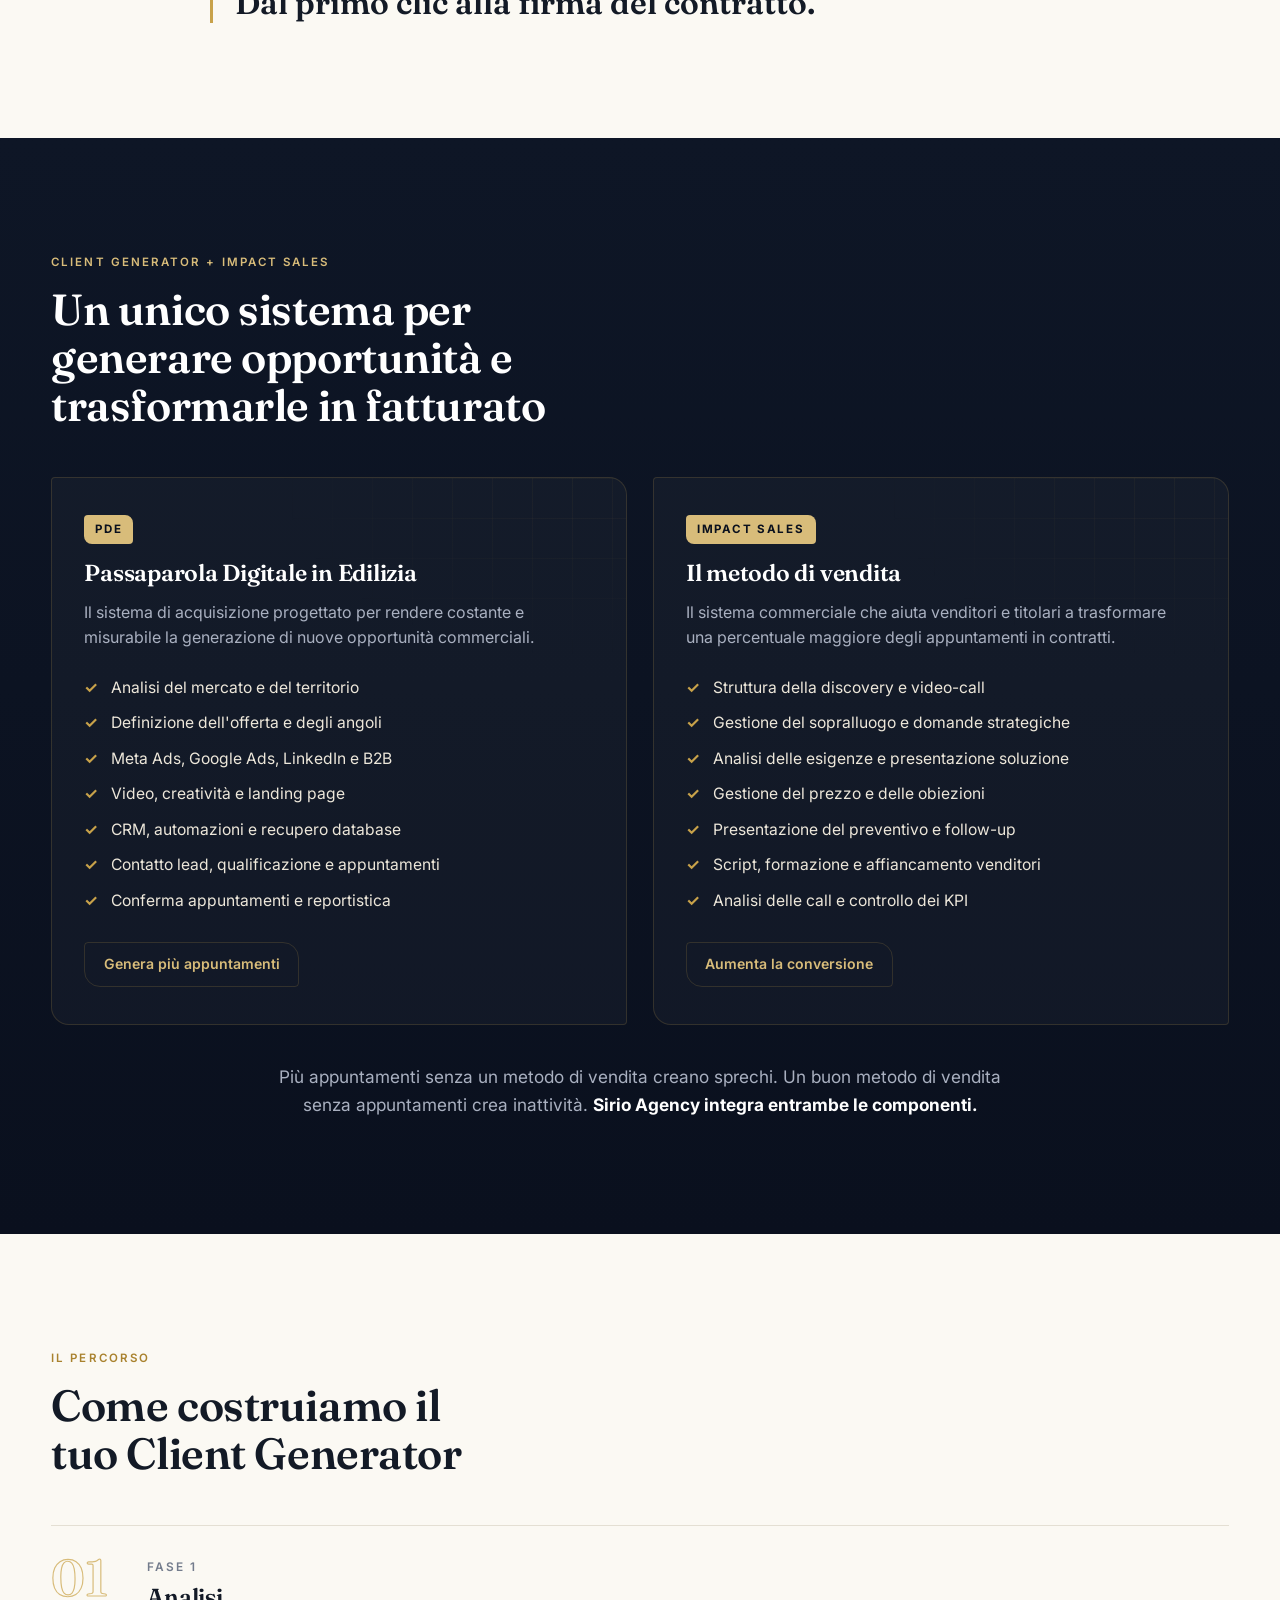
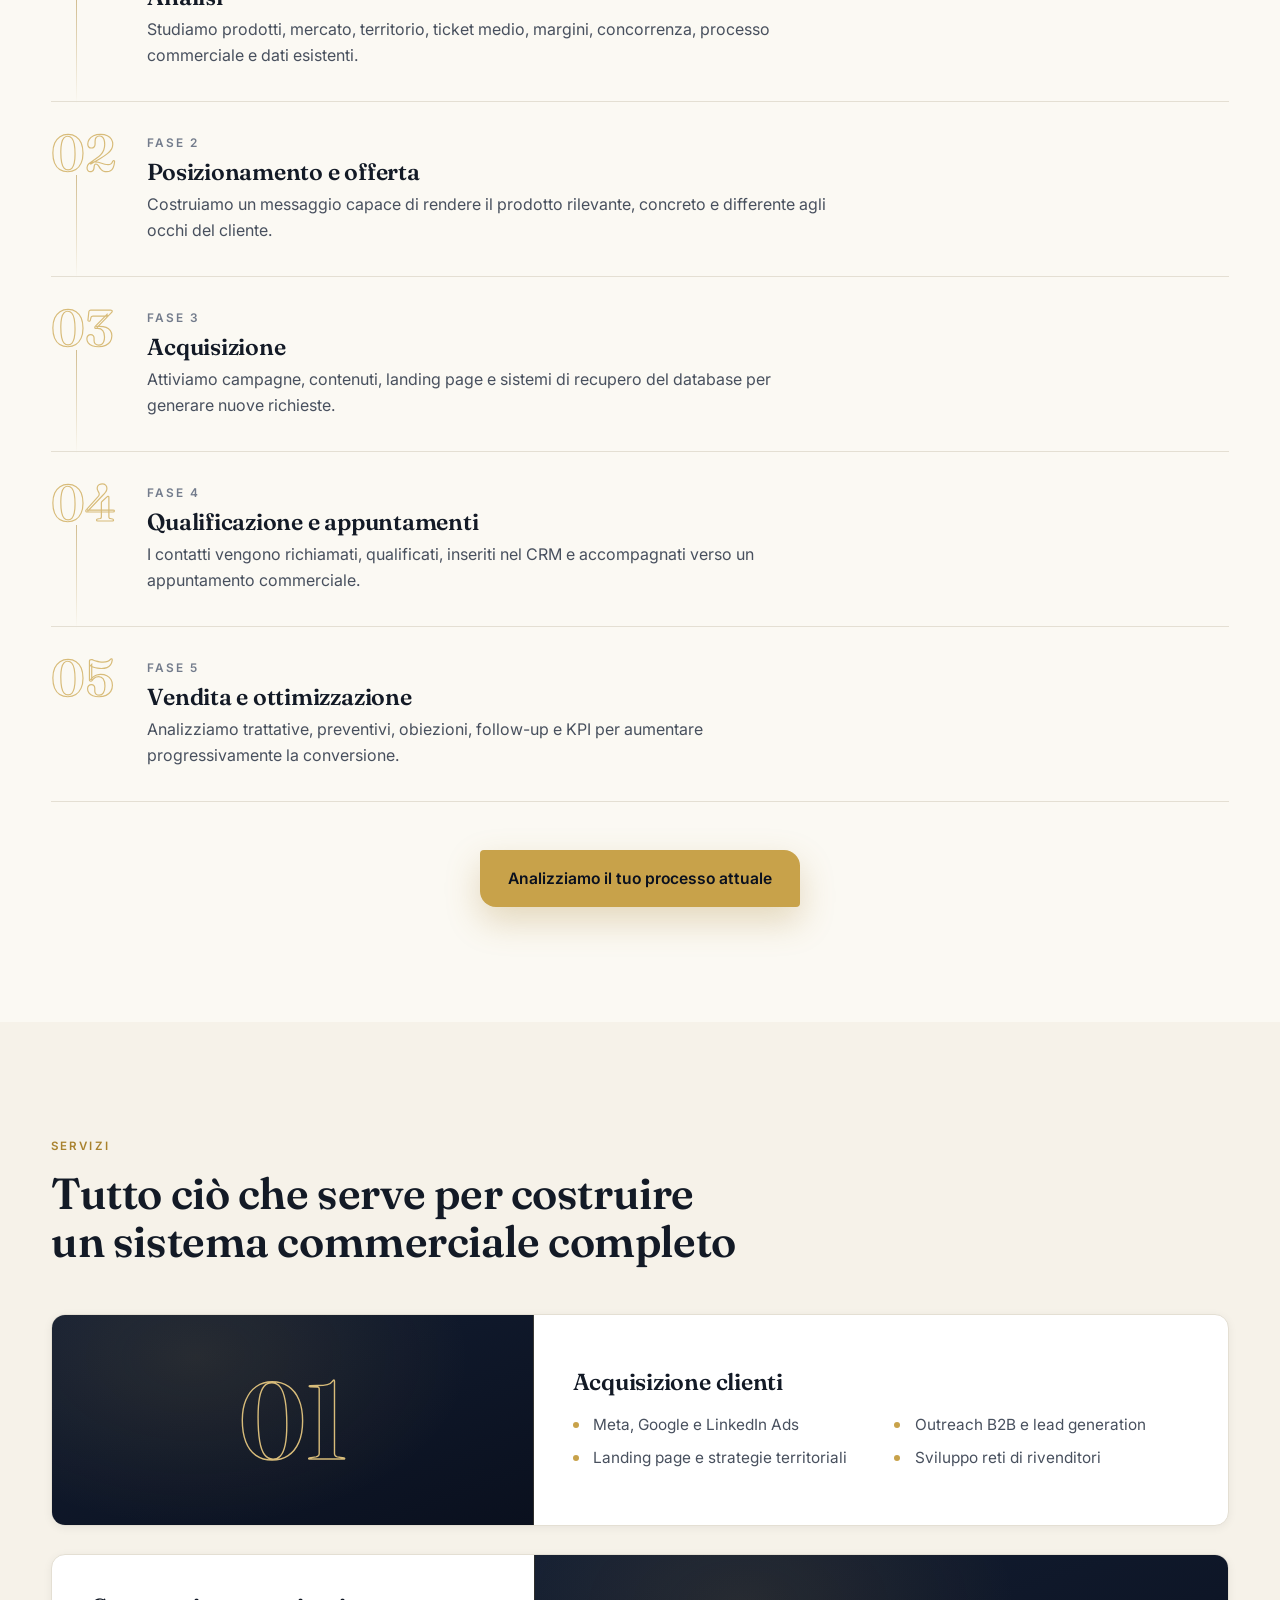
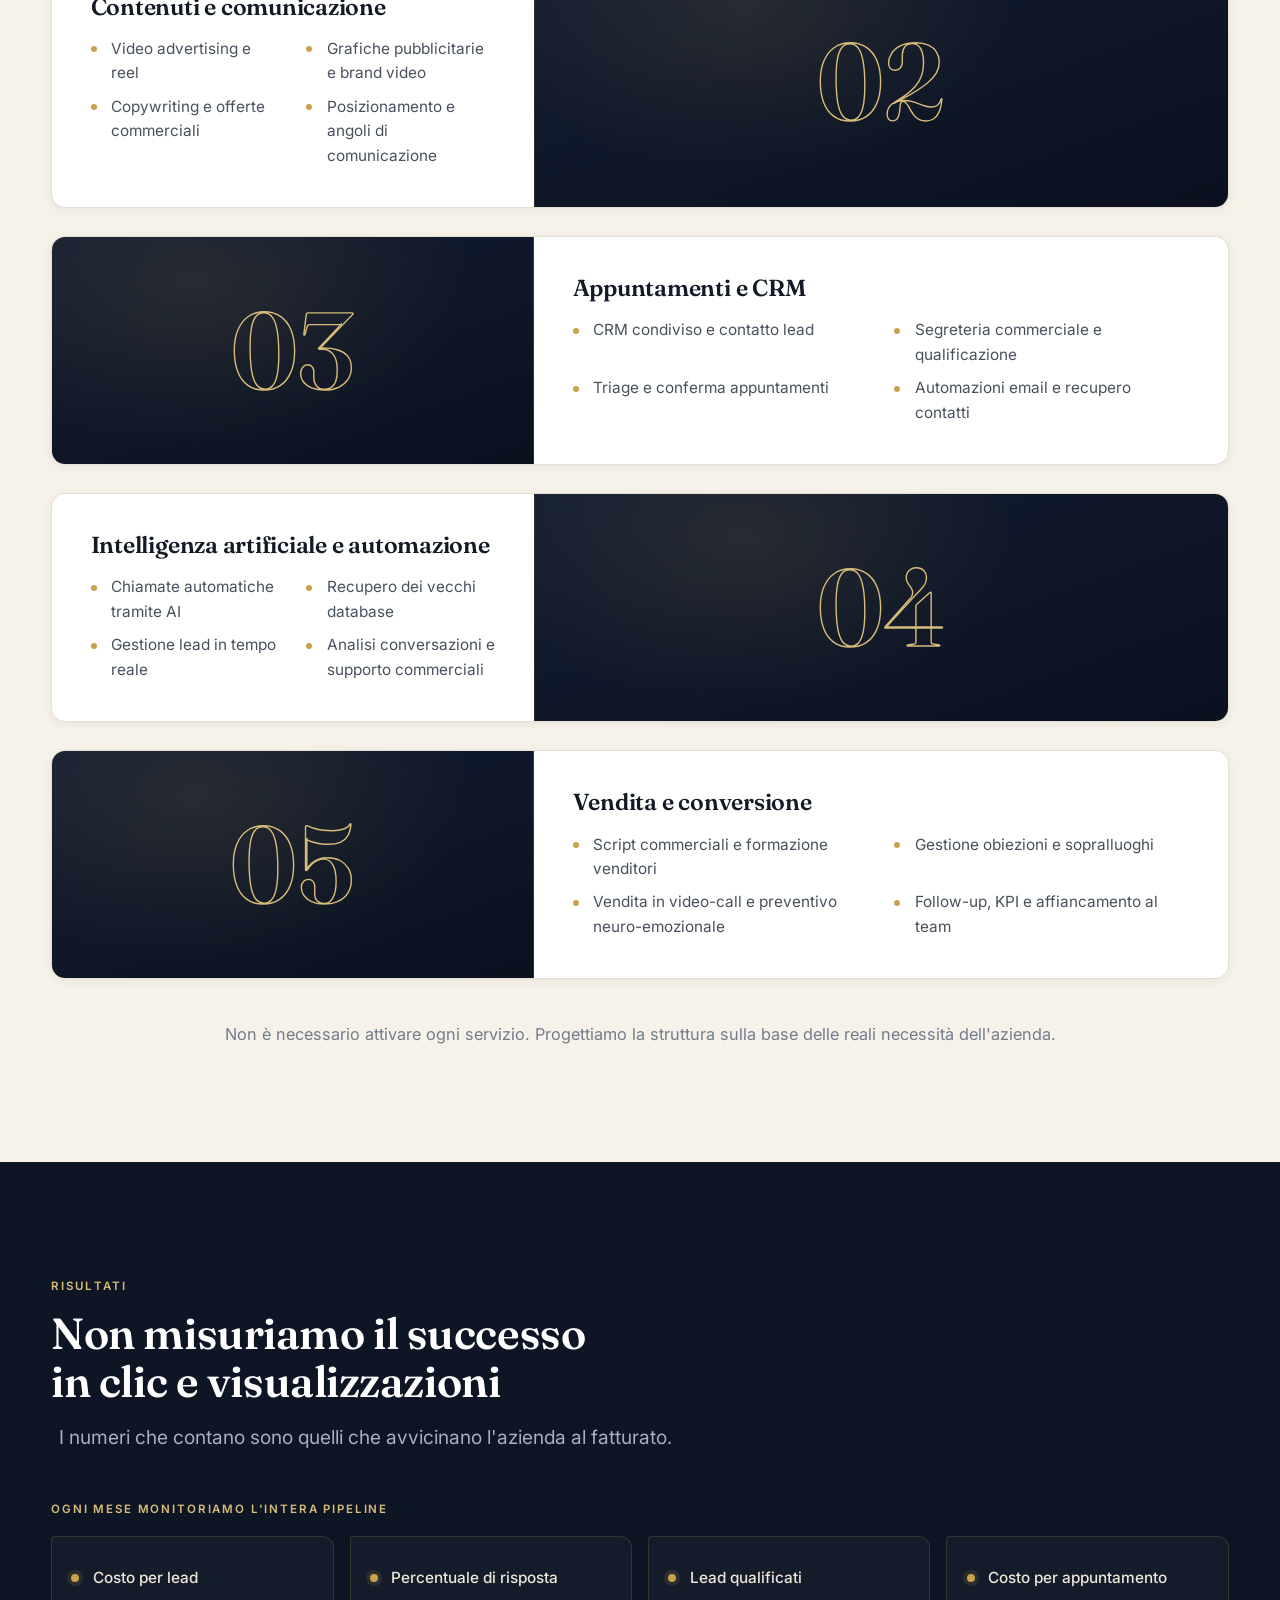
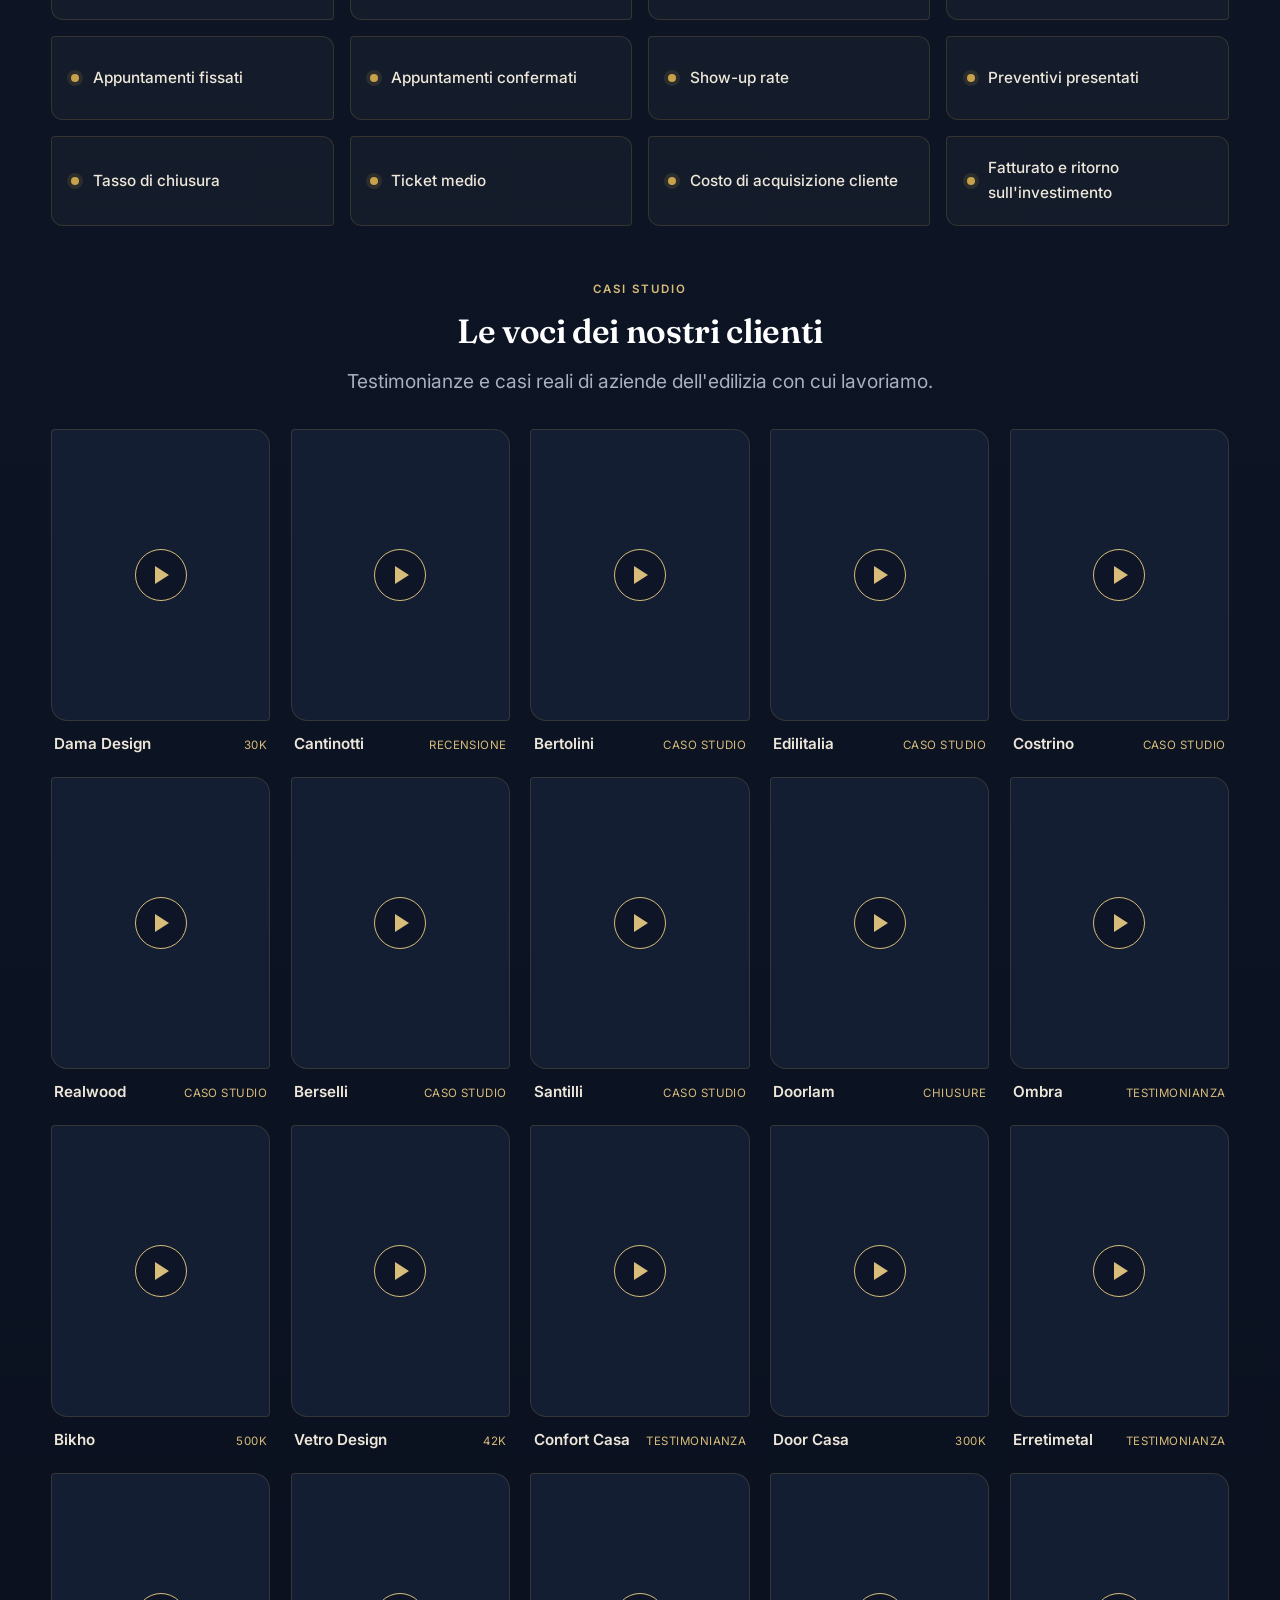
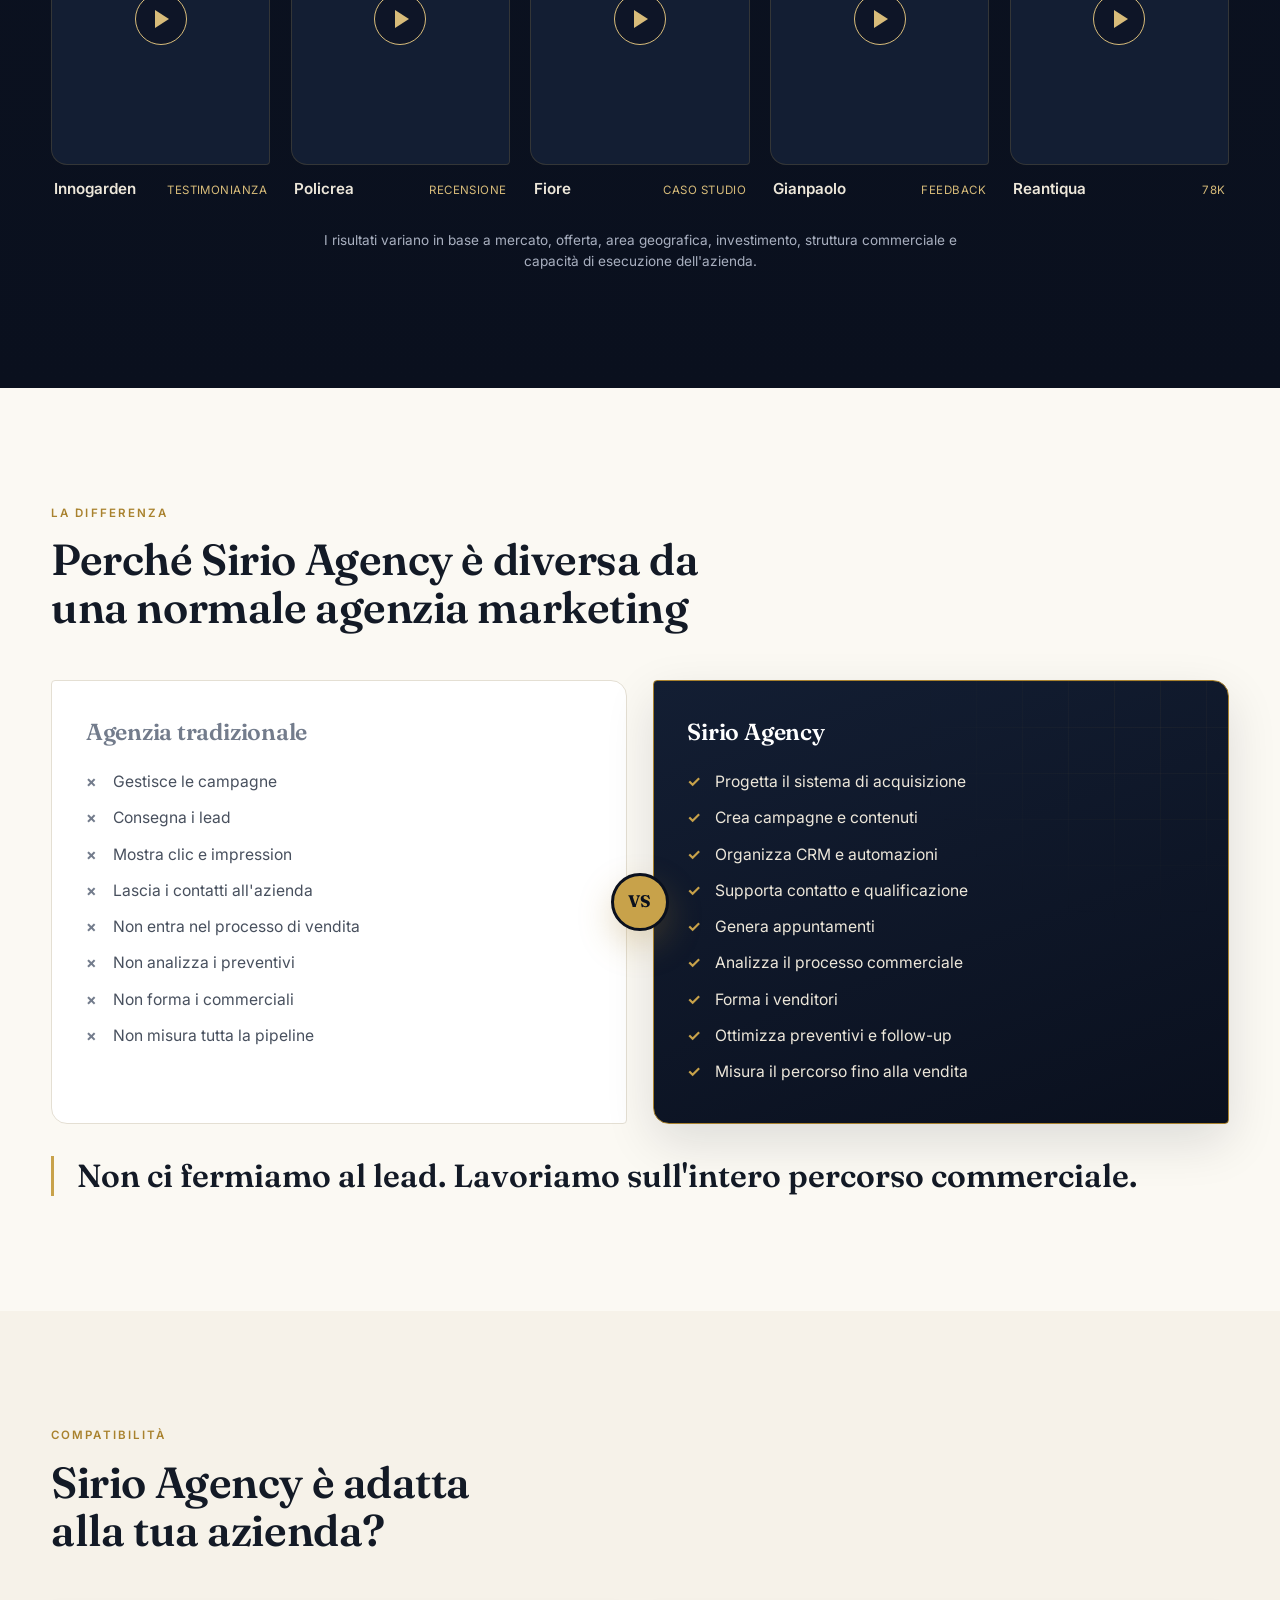
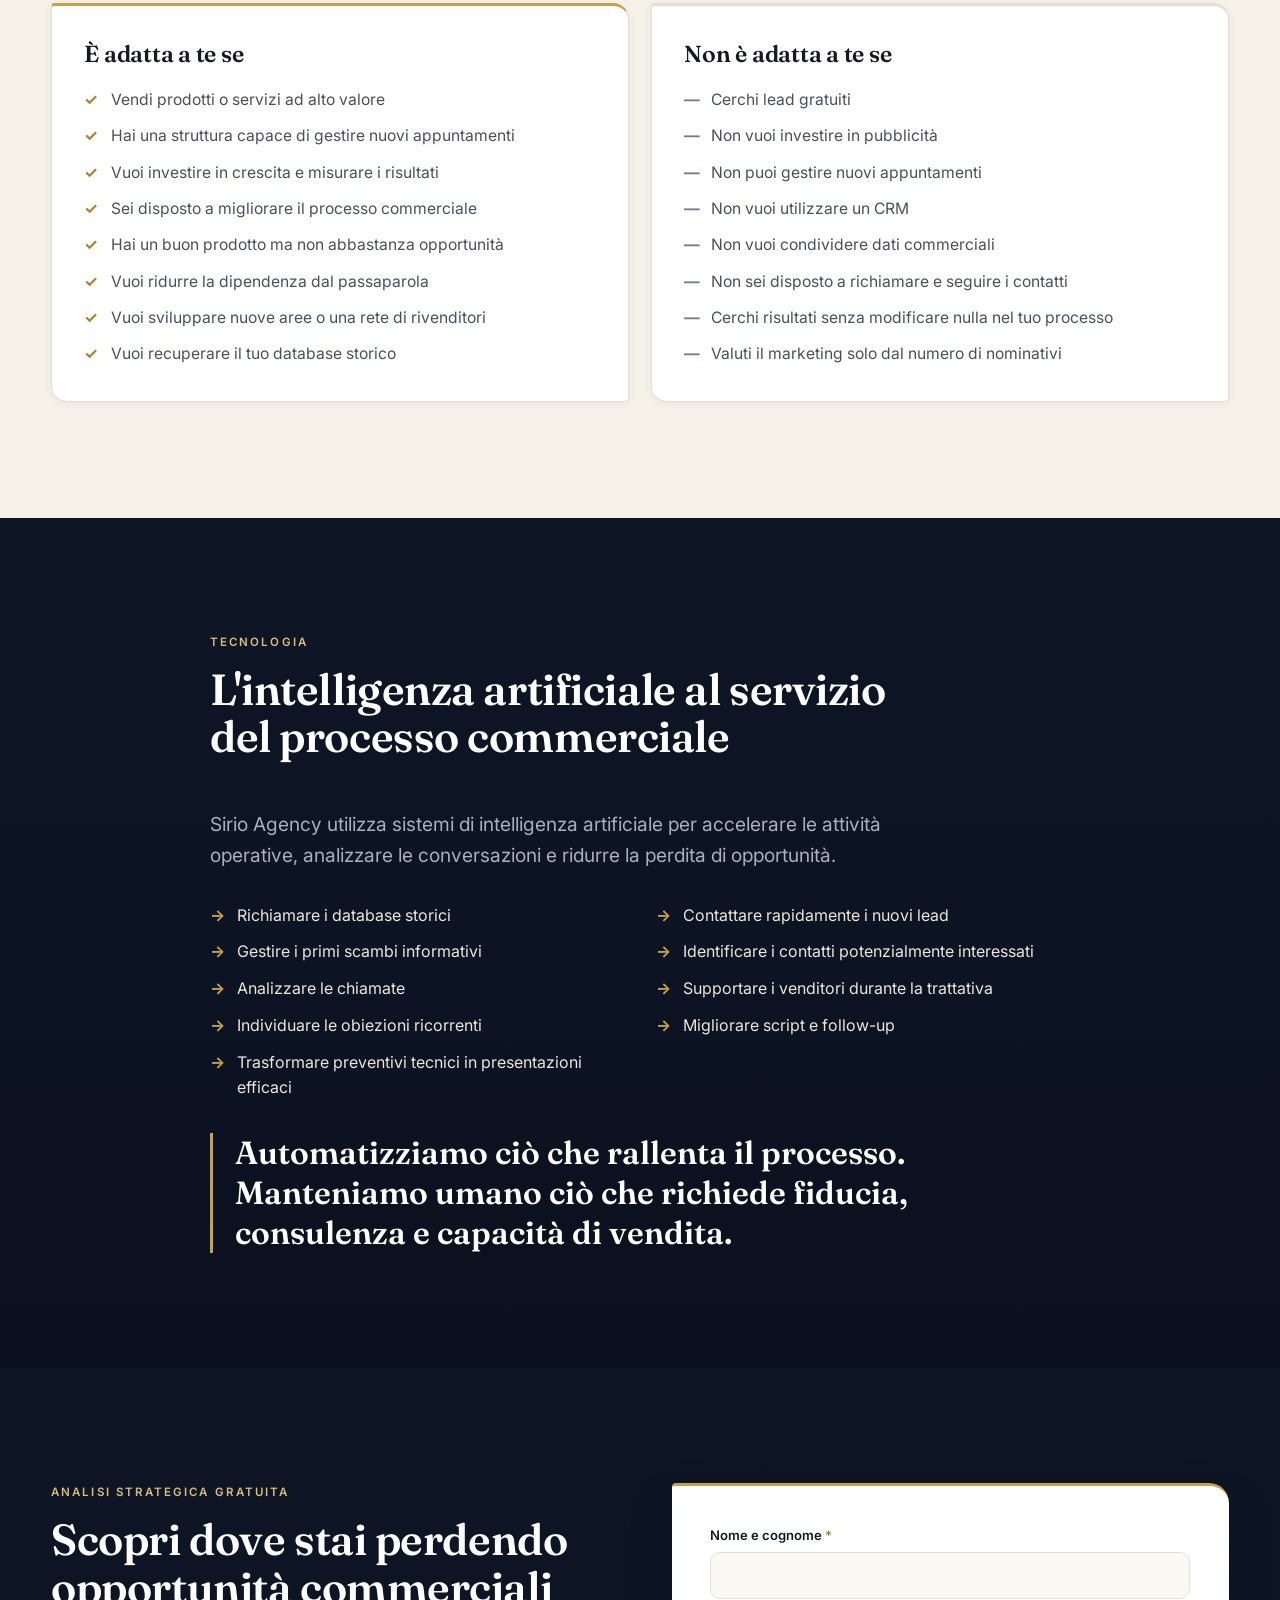
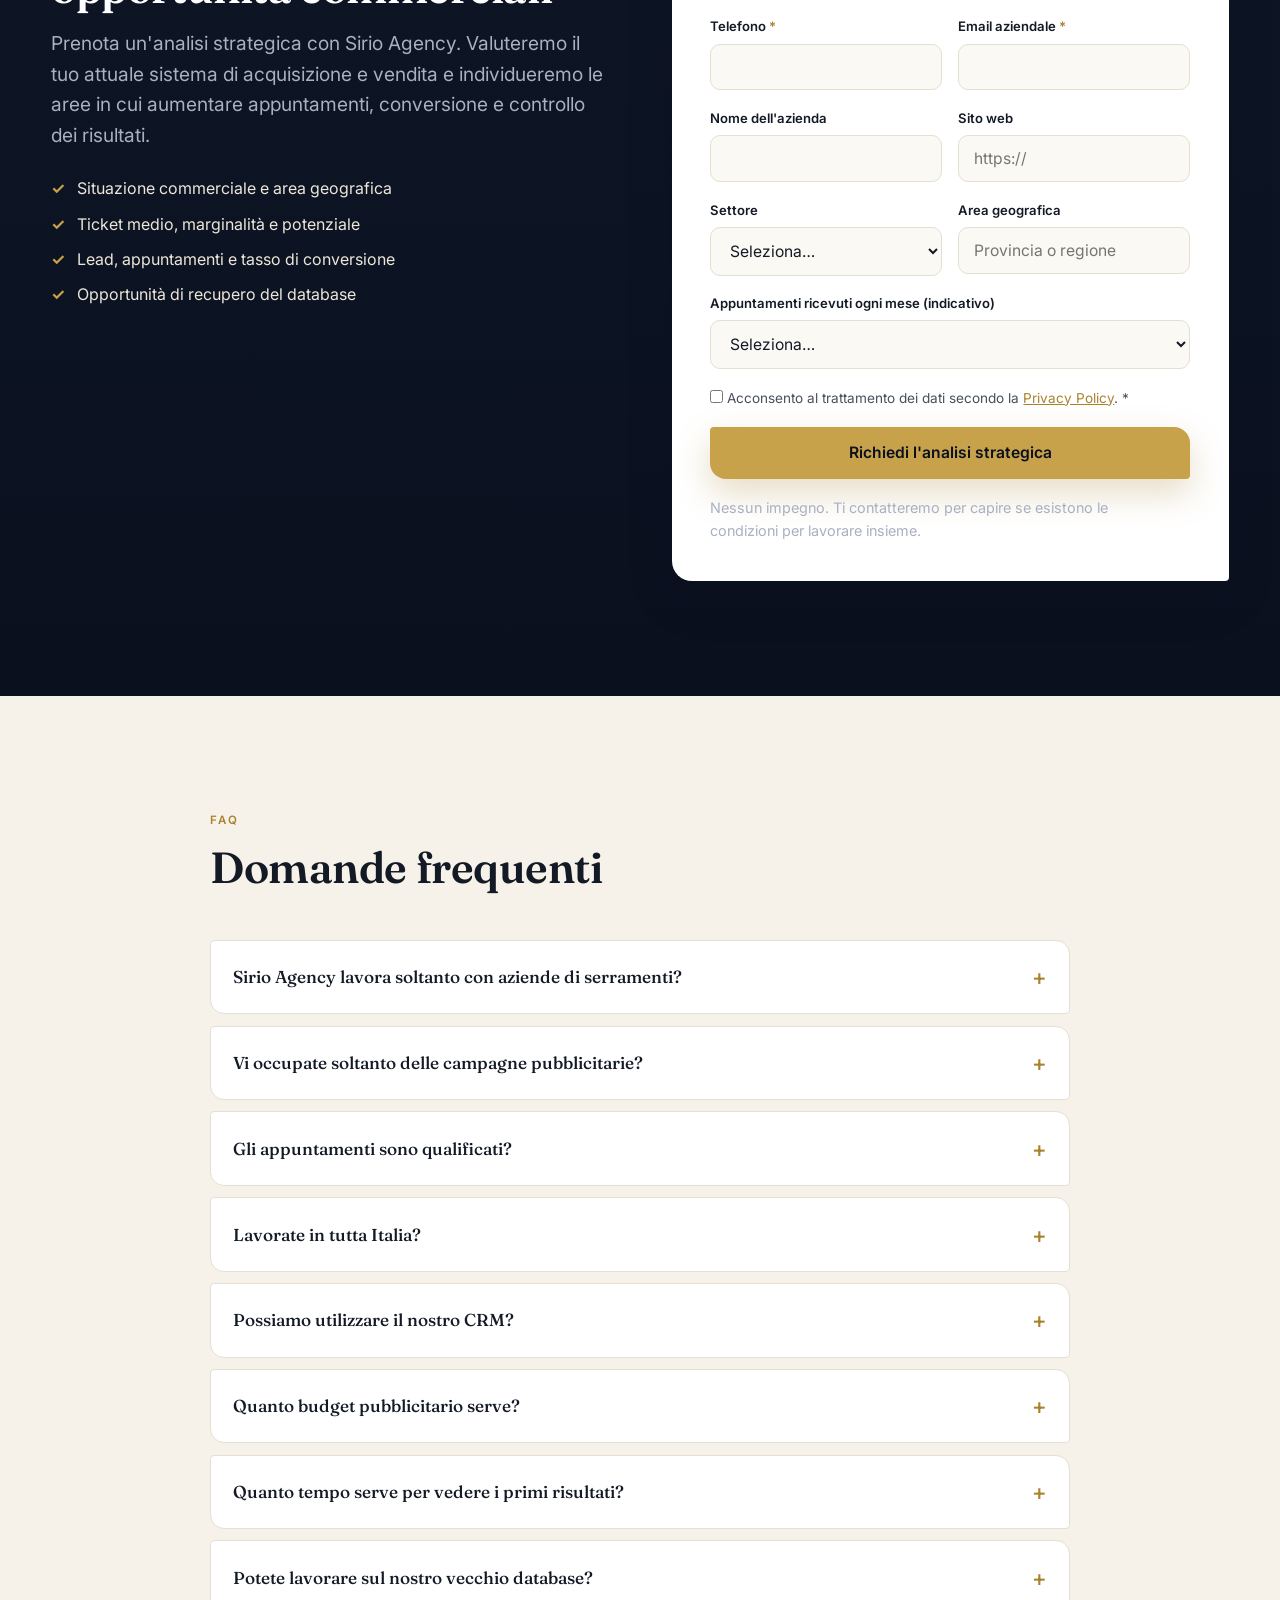
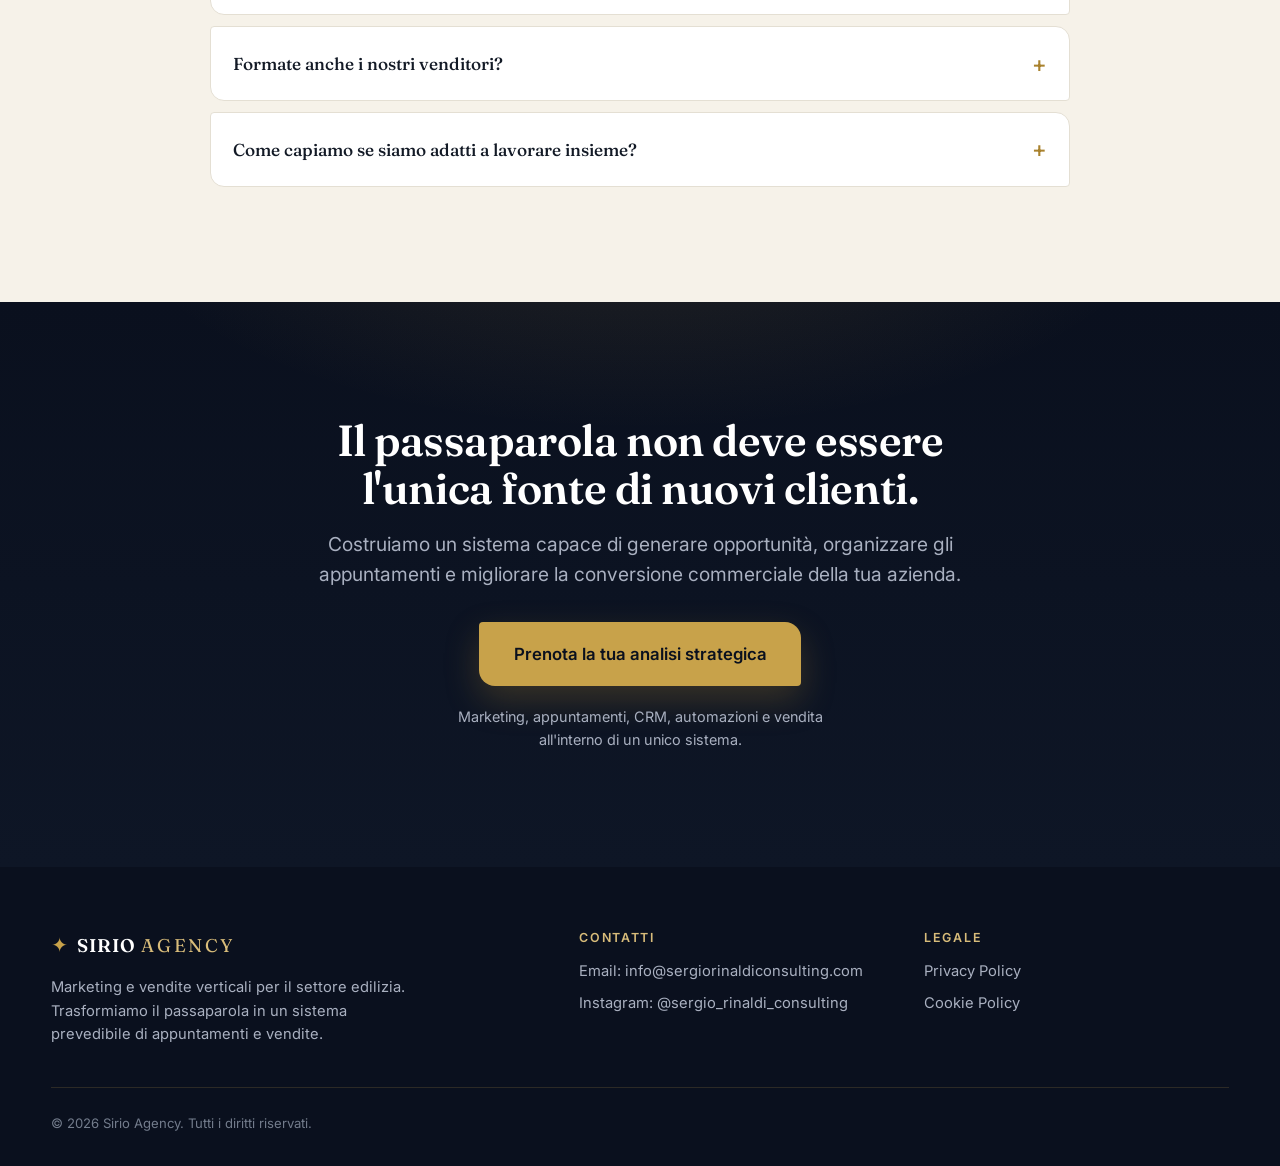
==== commit e1c46ef7: "Aggiungi versione inglese del sito (pagine /en/), switcher IT/EN, hreflang e banner cookie bilingue " ====
--- a/index.html
+++ b/index.html
@@ -9,6 +9,9 @@
 <link rel="preconnect" href="https://fonts.gstatic.com" crossorigin />
 <link href="https://fonts.googleapis.com/css2?family=Fraunces:opsz,wght@9..144,400;9..144,500;9..144,600;9..144,700&family=Inter:wght@400;500;600;700&display=swap" rel="stylesheet" />
 <link rel="stylesheet" href="styles.css" />
+<link rel="alternate" hreflang="it" href="https://siriomarketing.com/" />
+<link rel="alternate" hreflang="en" href="https://siriomarketing.com/en/" />
+<link rel="alternate" hreflang="x-default" href="https://siriomarketing.com/" />
 </head>
 <body>
 
@@ -26,6 +29,11 @@
       <a href="#per-chi">Per chi lavoriamo</a>
     </nav>
     <a href="#analisi" class="btn btn-primary btn-sm header-cta">Prenota un'analisi</a>
+    <div class="lang-switch" aria-label="Lingua / Language">
+      <a href="index.html" class="active" aria-current="true">IT</a>
+      <span class="lang-sep" aria-hidden="true">/</span>
+      <a href="en/index.html">EN</a>
+    </div>
     <button class="hamburger" id="hamburger" aria-label="Apri menu" aria-expanded="false">
       <span></span><span></span><span></span>
     </button>
--- a/styles.css
+++ b/styles.css
@@ -166,6 +166,13 @@
 .nav a:hover::after { width: 100%; }
 
 .header-cta { flex-shrink: 0; }
+
+/* Language switcher */
+.lang-switch { display: inline-flex; align-items: center; gap: 0.15rem; flex-shrink: 0; font-family: var(--sans); font-size: 0.78rem; font-weight: 600; letter-spacing: 0.04em; }
+.lang-switch a { color: var(--on-dark-soft); padding: 0.2rem 0.4rem; border-radius: 6px; transition: color 0.2s var(--ease), background 0.2s var(--ease); }
+.lang-switch a:hover { color: #fff; }
+.lang-switch a.active { color: #0A101E; background: var(--gold); }
+.lang-switch .lang-sep { color: var(--on-dark-soft); opacity: 0.5; }
 
 .hamburger { display: none; flex-direction: column; gap: 5px; background: none; border: 0; cursor: pointer; padding: 6px; }
 .hamburger span { width: 24px; height: 2px; background: var(--on-dark); border-radius: 2px; transition: transform 0.3s var(--ease), opacity 0.3s var(--ease); }
